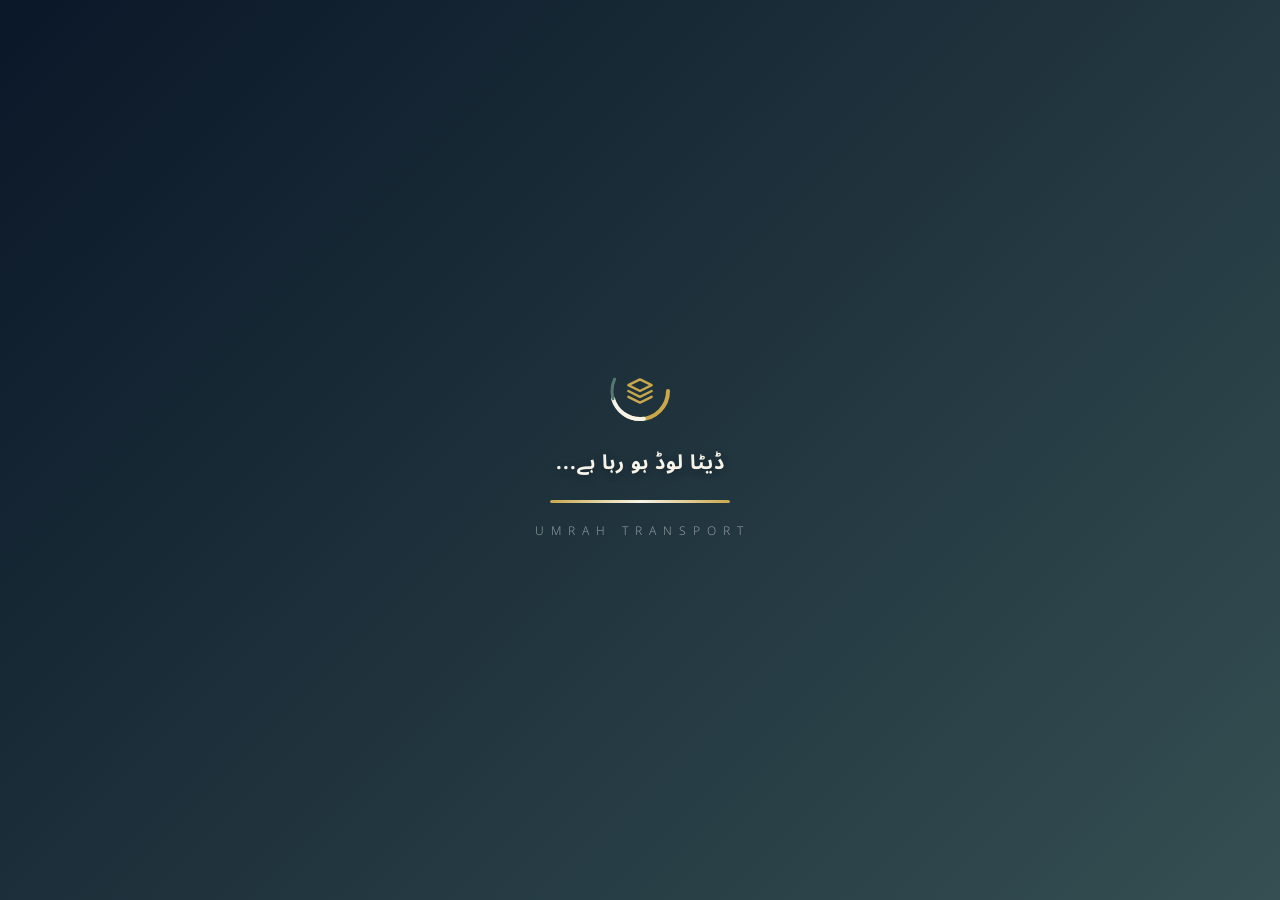
==== index.html @ 5732ccd8 "refactor: modularize records logic into dedicated script file and add restore edit modal option" ====
<!DOCTYPE html>
<html lang="ur" dir="rtl">

<head>
    <meta charset="UTF-8" />
    <meta name="viewport" content="width=device-width, initial-scale=1.0, maximum-scale=1.0, user-scalable=yes" />
    <title>Umrah Transport System</title>
    <link rel="icon" type="image/x-icon" href="icon.png" />
    <link rel="preconnect" href="https://fonts.googleapis.com">
    <link rel="preconnect" href="https://fonts.gstatic.com" crossorigin>
    <link href="https://fonts.googleapis.com/css2?family=Inter:wght@400;500;600;700&family=Noto+Sans+Arabic:wght@400;500;600;700&family=Amiri:wght@400;700&display=swap" rel="stylesheet" />
    <link rel="stylesheet" href="style.css" />
    <link rel="stylesheet" href="css/entry.css" />
    <link rel="stylesheet" href="css/payment.css" />
    <link rel="stylesheet" href="css/ledger.css" />
    <link rel="stylesheet" href="css/records.css" />
    <link rel="stylesheet" href="css/report.css" />
    <link rel="stylesheet" href="css/daily-note.css" />
    <link rel="stylesheet" href="css/settings.css" />
    <link rel="stylesheet" href="css/admin.css" />
    <link rel="stylesheet" href="css/ksa-detail.css" />
    <!-- Lucide Icons Library -->
    <script src="https://unpkg.com/lucide@latest"></script>
    <script src="https://cdnjs.cloudflare.com/ajax/libs/xlsx/0.18.5/xlsx.full.min.js"></script>
    <script src="https://cdn.jsdelivr.net/npm/xlsx-js-style@1.2.0/dist/xlsx.bundle.js"></script>
</head>

<body class="lang-ur">

    <!-- ===== FIREBASE LOADER ===== -->
    <div id="firebase-loader">
        <div class="loader-container">
            <div class="spinner-ring">
                <svg class="spinner-outer" width="70" height="70" viewBox="0 0 70 70">
                    <circle cx="35" cy="35" r="28" fill="none" stroke="var(--gold)" stroke-width="4" stroke-dasharray="60 130" stroke-linecap="round" />
                    <circle cx="35" cy="35" r="28" fill="none" stroke="var(--gold-light)" stroke-width="4" stroke-dasharray="40 150" stroke-linecap="round" stroke-dashoffset="-40" />
                    <circle cx="35" cy="35" r="28" fill="none" stroke="var(--accent)" stroke-width="3" stroke-dasharray="20 170" stroke-linecap="round" stroke-dashoffset="-80" />
                </svg>
                <div class="loader-icon">
                    <svg width="28" height="28" viewBox="0 0 24 24" fill="none" stroke="currentColor" stroke-width="2" stroke-linecap="round" stroke-linejoin="round"><path d="M12 2L2 7l10 5 10-5-10-5zM2 17l10 5 10-5M2 12l10 5 10-5"/></svg>
                </div>
            </div>
            <div class="loader-text">ڈیٹا لوڈ ہو رہا ہے...</div>
            <div class="loader-bar"><div class="loader-bar-fill"></div></div>
            <div class="loader-sub">U M R A H &nbsp; T R A N S P O R T</div>
        </div>
    </div>

    <!-- ===== LOGIN PAGE ===== -->
    <div id="login-container" style="display:none;">
        <div class="login-card">
            <div class="login-logo" style="color:var(--gold);display:flex;align-items:center;justify-content:center;">
                <svg width="40" height="40" viewBox="0 0 24 24" fill="none" stroke="currentColor" stroke-width="1.8" stroke-linecap="round" stroke-linejoin="round"><path d="M12 2L2 7l10 5 10-5-10-5zM2 17l10 5 10-5M2 12l10 5 10-5"/></svg>
            </div>
            <h2 id="login-title">لاگ ان کریں</h2>
            <p id="app-sub-login">Umrah Transport Management System</p>
            <div id="al-login"></div>
            <div class="login-fg">
                <label id="lbl-li-username">صارف نام</label>
                <input type="text" id="li-username" autocomplete="username" onkeydown="if(event.key==='Enter'){event.preventDefault();login();}" />
            </div>
            <div class="login-fg">
                <label id="lbl-li-password">پاس ورڈ</label>
                <div class="login-password-wrap">
                    <input type="password" id="li-password" class="login-password-input" autocomplete="current-password" onkeydown="if(event.key==='Enter'){event.preventDefault();login();}" />
                    <span id="toggle-password" class="password-toggle" onclick="togglePasswordVisibility()" title="Show Password">
                        <svg id="icon-eye" viewBox="0 0 24 24" width="18" height="18" stroke="currentColor" stroke-width="2" fill="none" stroke-linecap="round" stroke-linejoin="round"><path d="M1 12s4-8 11-8 11 8 11 8-4 8-11 8-11-8-11-8z"/><circle cx="12" cy="12" r="3"/></svg>
                    </span>
                </div>
            </div>
            <button class="btn btn-login" id="btn-login-submit" onclick="login()">لاگ ان</button>
        </div>
    </div>

    <!-- ===== MAIN APP ===== -->
    <!-- ===== MAIN APP ===== -->
    <div id="main-app-container" style="display:none;" class="app-layout">

        <!-- MOBILE BACKDROP -->
        <div id="sidebar-backdrop" class="sidebar-backdrop" onclick="toggleSidebar(false)"></div>

        <!-- SIDEBAR -->
        <aside id="app-sidebar" class="app-sidebar">
            <div class="sidebar-header">
                <div class="sidebar-brand" onclick="showPage('home')" style="cursor:pointer;" title="ڈیش بورڈ / ہوم">
                    <div class="header-icon" id="header-logo-wrap" title="ڈیش بورڈ / ہوم">
                        <span id="header-logo-emoji" style="display:flex;align-items:center;justify-content:center;">
                            <svg width="20" height="20" viewBox="0 0 24 24" fill="none" stroke="currentColor" stroke-width="2" stroke-linecap="round" stroke-linejoin="round" style="color:var(--gold);"><path d="M12 2L2 7l10 5 10-5-10-5zM2 17l10 5 10-5M2 12l10 5 10-5"/></svg>
                        </span>
                        <img id="header-logo-img" src="" alt="" style="display:none;" />
                    </div>
                    <input type="file" id="logo-file-input" accept="image/*" style="display:none;" onchange="handleLogoUpload(this)" />
                    <div class="sidebar-brand-text">
                        <h1 id="app-title">عمرہ ٹرانسپورٹ</h1>
                        <p id="app-sub">مینجمنٹ سسٹم</p>
                    </div>
                </div>
                <button class="sidebar-close-btn no-print" onclick="toggleSidebar(false)" aria-label="Close sidebar">✕</button>
            </div>

            <div class="sidebar-scrollable">
                <div class="sidebar-section-title" id="lbl-sidebar-nav">نیویگیشن</div>
                <nav id="main-nav" class="sidebar-nav">
                    <button class="active" id="nav-home" onclick="showPage('home',this)">
                        <svg class="nav-icon" width="18" height="18" viewBox="0 0 24 24" fill="none" stroke="currentColor" stroke-width="2" stroke-linecap="round" stroke-linejoin="round"><rect x="3" y="3" width="7" height="7"></rect><rect x="14" y="3" width="7" height="7"></rect><rect x="14" y="14" width="7" height="7"></rect><rect x="3" y="14" width="7" height="7"></rect></svg>
                        <span class="nav-text">ڈیش بورڈ</span>
                    </button>
                    <button id="nav-entry" onclick="showPage('entry',this)">
                        <svg class="nav-icon" width="18" height="18" viewBox="0 0 24 24" fill="none" stroke="currentColor" stroke-width="2" stroke-linecap="round" stroke-linejoin="round"><path d="M11 4H4a2 2 0 0 0-2 2v14a2 2 0 0 0 2 2h14a2 2 0 0 0 2-2v-7"/><path d="M18.5 2.5a2.121 2.121 0 0 1 3 3L12 15l-4 1 1-4 9.5-9.5z"/></svg>
                        <span class="nav-text">نئی انٹری</span>
                    </button>
                    <button id="nav-payment" onclick="showPage('payment',this)">
                        <svg class="nav-icon" width="18" height="18" viewBox="0 0 24 24" fill="none" stroke="currentColor" stroke-width="2" stroke-linecap="round" stroke-linejoin="round"><rect x="2" y="5" width="20" height="14" rx="2"/><line x1="2" y1="10" x2="22" y2="10"/></svg>
                        <span class="nav-text">ادائیگی</span>
                    </button>
                    <button id="nav-ledger" onclick="showPage('ledger',this)">
                        <svg class="nav-icon" width="18" height="18" viewBox="0 0 24 24" fill="none" stroke="currentColor" stroke-width="2" stroke-linecap="round" stroke-linejoin="round"><path d="M4 19.5A2.5 2.5 0 0 1 6.5 17H20"/><path d="M6.5 2H20v20H6.5A2.5 2.5 0 0 1 4 19.5v-15A2.5 2.5 0 0 1 6.5 2z"/></svg>
                        <span class="nav-text">لیجر</span>
                    </button>
                    <button id="nav-records" onclick="showPage('records',this)">
                        <svg class="nav-icon" width="18" height="18" viewBox="0 0 24 24" fill="none" stroke="currentColor" stroke-width="2" stroke-linecap="round" stroke-linejoin="round"><line x1="8" y1="6" x2="21" y2="6"/><line x1="8" y1="12" x2="21" y2="12"/><line x1="8" y1="18" x2="21" y2="18"/><line x1="3" y1="6" x2="3.01" y2="6"/><line x1="3" y1="12" x2="3.01" y2="12"/><line x1="3" y1="18" x2="3.01" y2="18"/></svg>
                        <span class="nav-text">تمام ریکارڈز</span>
                    </button>
                    <button id="nav-report" onclick="showPage('report',this)">
                        <svg class="nav-icon" width="18" height="18" viewBox="0 0 24 24" fill="none" stroke="currentColor" stroke-width="2" stroke-linecap="round" stroke-linejoin="round"><line x1="18" y1="20" x2="18" y2="10"/><line x1="12" y1="20" x2="12" y2="4"/><line x1="6" y1="20" x2="6" y2="14"/></svg>
                        <span class="nav-text">رپورٹس</span>
                    </button>
                    <button id="nav-dailynote" onclick="showPage('dailynote',this)">
                        <svg class="nav-icon" width="18" height="18" viewBox="0 0 24 24" fill="none" stroke="currentColor" stroke-width="2" stroke-linecap="round" stroke-linejoin="round"><path d="M14 2H6a2 2 0 0 0-2 2v16a2 2 0 0 0 2 2h12a2 2 0 0 0 2-2V8z"/><polyline points="14 2 14 8 20 8"/><line x1="16" y1="13" x2="8" y2="13"/><line x1="16" y1="17" x2="8" y2="17"/></svg>
                        <span class="nav-text">ڈیلی رپورٹ</span>
                    </button>
                    <button id="nav-settings" onclick="showPage('settings',this)">
                        <svg class="nav-icon" width="18" height="18" viewBox="0 0 24 24" fill="none" stroke="currentColor" stroke-width="2" stroke-linecap="round" stroke-linejoin="round"><circle cx="12" cy="12" r="3"/><path d="M19.4 15a1.65 1.65 0 0 0 .33 1.82l.06.06a2 2 0 0 1 0 2.83 2 2 0 0 1-2.83 0l-.06-.06a1.65 1.65 0 0 0-1.82-.33 1.65 1.65 0 0 0-1 1.51V21a2 2 0 0 1-2 2 2 2 0 0 1-2-2v-.09A1.65 1.65 0 0 0 9 19.4a1.65 1.65 0 0 0-1.82.33l-.06.06a2 2 0 0 1-2.83 0 2 2 0 0 1 0-2.83l.06-.06a1.65 1.65 0 0 0 .33-1.82 1.65 1.65 0 0 0-1.51-1H3a2 2 0 0 1-2-2 2 2 0 0 1 2-2h.09A1.65 1.65 0 0 0 4.6 9a1.65 1.65 0 0 0-.33-1.82l-.06-.06a2 2 0 0 1 0-2.83 2 2 0 0 1 2.83 0l.06.06a1.65 1.65 0 0 0 1.82.33H9a1.65 1.65 0 0 0 1-1.51V3a2 2 0 0 1 2-2 2 2 0 0 1 2 2v.09a1.65 1.65 0 0 0 1 1.51 1.65 1.65 0 0 0 1.82-.33l.06-.06a2 2 0 0 1 2.83 0 2 2 0 0 1 0 2.83l-.06.06a1.65 1.65 0 0 0-.33 1.82V9a1.65 1.65 0 0 0 1.51 1H21a2 2 0 0 1 2 2 2 2 0 0 1-2 2h-.09a1.65 1.65 0 0 0-1.51 1z"/></svg>
                        <span class="nav-text">سیٹنگز</span>
                    </button>
                    <button id="nav-admin-panel" onclick="showPage('admin',this)" style="display:none;">
                        <svg class="nav-icon" width="18" height="18" viewBox="0 0 24 24" fill="none" stroke="currentColor" stroke-width="2" stroke-linecap="round" stroke-linejoin="round"><path d="M12 22s8-4 8-10V5l-8-3-8 3v7c0 6 8 10 8 10z"/></svg>
                        <span class="nav-text">ایڈمن پینل</span>
                    </button>
                </nav>
            </div>

            <div class="sidebar-footer">
                <div class="sidebar-user" id="user-status-wrap">
                    <div class="sidebar-user-avatar">
                        <span class="user-status-dot"></span>
                        <span id="sidebar-user-initial">A</span>
                    </div>
                    <div class="sidebar-user-info">
                        <span class="header-user-name" id="lbl-logged-in-user">admin</span>
                        <span class="role-badge" id="role-badge" style="display:none;"></span>
                    </div>
                </div>
            </div>
        </aside>

        <!-- MAIN APP CONTENT AREA -->
        <div class="app-main">
            <!-- TOPBAR UTILITY HEADER -->
            <header class="app-topbar no-print">
                <div class="topbar-start">
                    <button class="topbar-menu-toggle" onclick="toggleSidebar()" aria-label="Toggle Navigation">
                        <svg width="20" height="20" viewBox="0 0 24 24" fill="none" stroke="currentColor" stroke-width="2" stroke-linecap="round" stroke-linejoin="round"><line x1="3" y1="12" x2="21" y2="12"/><line x1="3" y1="6" x2="21" y2="6"/><line x1="3" y1="18" x2="21" y2="18"/></svg>
                    </button>
                    <div class="topbar-breadcrumb">
                        <span class="topbar-breadcrumb-title" id="topbar-current-page">نئی انٹری</span>
                    </div>
                </div>

                <div class="topbar-end">
                    <!-- Global Dark/Light Mode Switcher -->
                    <button class="topbar-theme-btn" id="theme-toggle-btn" onclick="toggleAppTheme()" title="تبدیل تھیم (Light / Dark)">
                        <span id="theme-toggle-icon">🌙</span>
                        <span class="theme-btn-text" id="theme-btn-text">ڈارک</span>
                    </button>
                    <div class="lang-switcher">
                        <button class="lang-btn active" id="lb-ur" onclick="setLang('ur')">اردو</button>
                        <button class="lang-btn" id="lb-en" onclick="setLang('en')">EN</button>
                        <button class="lang-btn" id="lb-ar" onclick="setLang('ar')">ع</button>
                    </div>
                    <button class="btn-logout" id="btn-logout" onclick="logout()" title="لاگ آؤٹ">
                        <svg width="15" height="15" viewBox="0 0 24 24" fill="none" stroke="currentColor" stroke-width="2" stroke-linecap="round" stroke-linejoin="round" style="display:inline-block;vertical-align:-2px;margin-inline-end:4px;"><path d="M9 21H5a2 2 0 0 1-2-2V5a2 2 0 0 1 2-2h4"/><polyline points="16 17 21 12 16 7"/><line x1="21" y1="12" x2="9" y2="12"/></svg>
                        <span class="logout-text">لاگ آؤٹ</span>
                    </button>
                </div>
            </header>

            <main class="wrap">
                <div id="mdi-tabs" class="mdi-tabs no-print"></div>

                <!-- ===== MODULAR PAGES (LOADED DYNAMICALLY FROM /pages) ===== -->
                <div id="page-home" class="page active"></div>
                <div id="page-entry" class="page"></div>
                <div id="page-payment" class="page"></div>
                <div id="page-ledger" class="page"></div>
                <div id="page-records" class="page"></div>

                <div id="page-report" class="page"></div>
                <div id="page-dailynote" class="page"></div>
                <div id="page-settings" class="page"></div>
                <div id="page-admin" class="page" style="padding:0;"></div>
                <div id="page-ksa-detail" class="page"></div>
            </main><!-- /wrap -->
        </div><!-- /app-main -->
    </div><!-- /main-app-container -->

    <!-- ===== MODALS ===== -->
    <div class="mo" id="modal"><div class="md"><h3 id="m-title"></h3><input type="text" id="m-input" placeholder="" /><div class="md-btns"><button class="btn btn-p" id="btn-msave" onclick="confirmModal()">شامل کریں</button><button class="btn btn-o" id="btn-mcancel" onclick="closeModal()">منسوخ</button></div></div></div>
    <div class="mo" id="del-modal"><div class="md del-md"><div class="del-icon"><svg width="28" height="28" viewBox="0 0 24 24" fill="none" stroke="currentColor" stroke-width="2" style="color:var(--red);"><path d="M10.29 3.86L1.82 18a2 2 0 0 0 1.71 3h16.94a2 2 0 0 0 1.71-3L13.71 3.86a2 2 0 0 0-3.42 0z"/><line x1="12" y1="9" x2="12" y2="13"/><line x1="12" y1="17" x2="12.01" y2="17"/></svg></div><h3 id="del-m-title"></h3><p id="del-m-msg"></p><input type="password" id="del-m-input" placeholder="" /><div class="md-btns" style="justify-content:center;margin-top:20px;"><button class="btn btn-d" id="btn-del-confirm" onclick="confirmDeleteModal()">حذف کریں</button><button class="btn btn-o" id="btn-del-cancel" onclick="closeDeleteModal()">منسوخ</button></div></div></div>

    <!-- ===== COPY VOUCHER MODAL ===== -->
    <div class="mo" id="copy-modal" onclick="if(event.target===this)closeCopyModal()">
        <div class="md" style="max-width:520px;width:95%;padding:0;overflow:hidden;border-radius:16px;">
            <!-- Header -->
            <div style="background:linear-gradient(135deg, var(--charcoal-blue) 0%, var(--dark-slate-grey) 100%);padding:18px 22px;display:flex;align-items:center;gap:12px;">
                <div>
                    <h3 style="margin:0;color:#fff;font-size:16px;">واوچر کاپی کریں</h3>
                    <p style="margin:0;color:rgba(255,255,255,0.75);font-size:12px;" id="copy-modal-voucher-label">واوچر: —</p>
                </div>
                <button onclick="closeCopyModal()" style="margin-inline-start:auto;background:rgba(255,255,255,0.15);border:none;color:#fff;width:30px;height:30px;border-radius:50%;cursor:pointer;font-size:16px;display:flex;align-items:center;justify-content:center;transition:0.2s;" onmouseover="this.style.background='rgba(255,255,255,0.3)'" onmouseout="this.style.background='rgba(255,255,255,0.15)'">✕</button>
            </div>
            <!-- Original Record Info -->
            <div style="background:var(--surface-alt);border-bottom:1px solid var(--border);padding:12px 22px;font-size:12px;color:var(--text);" id="copy-modal-info"></div>
            <!-- Form -->
            <div style="padding:18px 22px;display:grid;grid-template-columns:1fr 1fr;gap:12px;">
                <div class="fg" style="grid-column:1/-1;">
                    <label style="font-size:12px;color:var(--muted);margin-bottom:4px;display:block;">نئی تاریخ</label>
                    <input type="date" id="copy-date" style="width:100%;box-sizing:border-box;" />
                </div>
                <div class="fg">
                    <label style="font-size:12px;color:var(--muted);margin-bottom:4px;display:block;">نیا سیکٹر</label>
                    <select id="copy-sector" style="width:100%;box-sizing:border-box;"></select>
                </div>
                <div class="fg">
                    <label style="font-size:12px;color:var(--muted);margin-bottom:4px;display:block;">ٹرانسپورٹ</label>
                    <select id="copy-transport" style="width:100%;box-sizing:border-box;"></select>
                </div>
                <div class="fg">
                    <label style="font-size:12px;color:var(--muted);margin-bottom:4px;display:block;">فی کس کرایہ</label>
                    <input type="number" id="copy-fare" style="width:100%;box-sizing:border-box;" min="0" />
                </div>
                <div class="fg">
                    <label style="font-size:12px;color:var(--muted);margin-bottom:4px;display:block;">حجاج کی تعداد</label>
                    <input type="number" id="copy-count" style="width:100%;box-sizing:border-box;" min="0" />
                </div>
            </div>
            <div id="al-copy" style="padding:0 22px;"></div>
            <!-- Footer Buttons -->
            <div style="padding:14px 22px;display:flex;gap:10px;justify-content:flex-end;border-top:1px solid var(--border);background:var(--bg-page);">
                <button class="btn btn-o" onclick="closeCopyModal()" id="btn-copy-cancel">منسوخ</button>
                <button class="btn btn-p" onclick="confirmCopyVoucher()" id="btn-copy-confirm">کاپی کریں</button>
            </div>
        </div>
    </div>

    <!-- ===== EDIT RECORD MODAL ===== -->
    <div class="mo" id="edit-record-modal" onclick="if(event.target===this)closeEditRecordModal()">
        <div class="md edit-record-md" style="max-width:760px;width:95%;padding:0;overflow:hidden;border-radius:16px;max-height:90vh;display:flex;flex-direction:column;border-top:none;box-shadow:0 20px 60px rgba(0,0,0,0.35);">
            <!-- Modal Header -->
            <div class="edit-modal-hdr" style="background:linear-gradient(135deg, var(--charcoal-blue, #2f3e46) 0%, var(--dark-slate-grey, #354f52) 100%);padding:16px 22px;display:flex;align-items:center;justify-content:space-between;color:#fff;border-bottom:1px solid rgba(255,255,255,0.1);">
                <div style="display:flex;align-items:center;gap:12px;">
                    <div style="width:36px;height:36px;border-radius:10px;background:rgba(255,255,255,0.12);display:flex;align-items:center;justify-content:center;">
                        <svg width="20" height="20" viewBox="0 0 24 24" fill="none" stroke="currentColor" stroke-width="2" stroke-linecap="round" stroke-linejoin="round">
                            <path d="M11 4H4a2 2 0 0 0-2 2v14a2 2 0 0 0 2 2h14a2 2 0 0 0 2-2v-7"/>
                            <path d="M18.5 2.5a2.121 2.121 0 0 1 3 3L12 15l-4 1 1-4 9.5-9.5z"/>
                        </svg>
                    </div>
                    <div>
                        <h3 style="margin:0;color:#fff;font-size:16px;font-weight:700;" id="edit-rec-m-title">ریکارڈ میں تبدیلی کریں (Edit Record)</h3>
                        <div style="display:flex;align-items:center;gap:8px;margin-top:3px;">
                            <span class="voucher-tag" id="edit-rec-modal-voucher-badge" style="background:rgba(255,255,255,0.2);color:#fff;font-size:11.5px;padding:2px 8px;border-radius:6px;font-weight:600;">واوچر: —</span>
                            <span id="edit-rec-modal-party-badge" style="color:rgba(255,255,255,0.8);font-size:11.5px;"></span>
                        </div>
                    </div>
                </div>
                <button type="button" onclick="closeEditRecordModal()" aria-label="Close" style="background:rgba(255,255,255,0.15);border:none;color:#fff;width:32px;height:32px;border-radius:50%;cursor:pointer;font-size:16px;display:flex;align-items:center;justify-content:center;transition:0.2s;" onmouseover="this.style.background='rgba(255,255,255,0.3)'" onmouseout="this.style.background='rgba(255,255,255,0.15)'">✕</button>
            </div>

            <!-- Modal Scrollable Body -->
            <div class="edit-modal-body" style="padding:20px 22px;overflow-y:auto;flex:1;background:var(--white);">
                <div id="al-edit-record" style="margin-bottom:14px;"></div>
                <input type="hidden" id="edit-rec-id" />

                <!-- Group 1: Booking Essentials -->
                <div style="margin-bottom:18px;">
                    <div style="font-size:13px;font-weight:700;color:var(--primary);margin-bottom:12px;display:flex;align-items:center;gap:6px;">
                        <span>📋</span> <span>بنیادی بکنگ معلومات</span>
                    </div>
                    <div class="grid edit-modal-grid-3" style="display:grid;grid-template-columns:repeat(auto-fit, minmax(190px, 1fr));gap:12px;margin-bottom:12px;">
                        <div class="fg">
                            <label style="font-size:12px;color:var(--muted);margin-bottom:4px;display:block;">تاریخ</label>
                            <input type="date" id="edit-rec-date" style="width:100%;box-sizing:border-box;" />
                        </div>
                        <div class="fg">
                            <label style="font-size:12px;color:var(--muted);margin-bottom:4px;display:block;">واوچر نمبر</label>
                            <input type="text" id="edit-rec-voucher" style="width:100%;box-sizing:border-box;font-weight:700;color:var(--primary);" />
                        </div>
                        <div class="fg">
                            <label style="font-size:12px;color:var(--muted);margin-bottom:4px;display:block;">ٹرانسپورٹر</label>
                            <select id="edit-rec-party" style="width:100%;box-sizing:border-box;"></select>
                        </div>
                    </div>

                    <div class="grid edit-modal-grid-3" style="display:grid;grid-template-columns:repeat(auto-fit, minmax(190px, 1fr));gap:12px;margin-bottom:12px;">
                        <div class="fg">
                            <label style="font-size:12px;color:var(--muted);margin-bottom:4px;display:block;">حاجی پارٹی</label>
                            <input type="text" id="edit-rec-new-party" list="edit-rec-haji-party-list" placeholder="ہاجی پارٹی درج یا منتخب کریں" style="width:100%;box-sizing:border-box;" />
                            <datalist id="edit-rec-haji-party-list"></datalist>
                        </div>
                        <div class="fg">
                            <label style="font-size:12px;color:var(--muted);margin-bottom:4px;display:block;">سیکٹر</label>
                            <select id="edit-rec-sector" onchange="calcEditRecordTotal()" style="width:100%;box-sizing:border-box;"></select>
                        </div>
                        <div class="fg">
                            <label style="font-size:12px;color:var(--muted);margin-bottom:4px;display:block;">ٹرانسپورٹ</label>
                            <select id="edit-rec-transport" onchange="calcEditRecordTotal()" style="width:100%;box-sizing:border-box;"></select>
                        </div>
                    </div>

                    <div class="grid edit-modal-grid-3" style="display:grid;grid-template-columns:repeat(auto-fit, minmax(190px, 1fr));gap:12px;">
                        <div class="fg">
                            <label style="font-size:12px;color:var(--muted);margin-bottom:4px;display:block;">حاجیوں کی تعداد</label>
                            <input type="number" id="edit-rec-count" min="1" oninput="calcEditRecordTotal()" style="width:100%;box-sizing:border-box;" />
                        </div>
                        <div class="fg">
                            <label id="lbl-edit-rec-fare" style="font-size:12px;color:var(--muted);margin-bottom:4px;display:block;">کرایہ (SAR)</label>
                            <input type="number" id="edit-rec-fare" min="0" oninput="calcEditRecordTotal()" style="width:100%;box-sizing:border-box;" />
                        </div>
                        <div class="fg">
                            <label style="font-size:12px;color:var(--muted);margin-bottom:4px;display:block;font-weight:700;">کل رقم (SAR)</label>
                            <input type="number" id="edit-rec-total" readonly style="width:100%;box-sizing:border-box;font-weight:700;background:var(--cream-dark);color:var(--text);" />
                        </div>
                    </div>
                </div>

                <!-- Group 2: Flight & Passenger Details (Collapsible/Toggle) -->
                <div style="background:var(--surface-alt, rgba(0,0,0,0.02));border:1px solid var(--border);border-radius:10px;padding:14px;margin-bottom:18px;">
                    <label style="display:flex;align-items:center;justify-content:space-between;font-size:13px;font-weight:700;color:var(--primary);cursor:pointer;margin-bottom:0;">
                        <div style="display:flex;align-items:center;gap:8px;">
                            <input type="checkbox" id="edit-rec-show-flight" onchange="toggleEditFlightDetails()" />
                            <span>✈️ فلائیٹ اور ائیرپورٹ تفصیلات</span>
                        </div>
                        <span style="font-size:11px;padding:2px 8px;border-radius:4px;background:var(--cream-dark);color:var(--muted);font-weight:500;">اختیاری</span>
                    </label>

                    <div id="edit-rec-flight-section" style="display:none;margin-top:14px;">
                        <div class="grid" style="display:grid;grid-template-columns:repeat(auto-fit, minmax(150px, 1fr));gap:12px;">
                            <div class="fg">
                                <label style="font-size:12px;color:var(--muted);margin-bottom:4px;display:block;">نام (Name)</label>
                                <input type="text" id="edit-rec-name" style="width:100%;box-sizing:border-box;" />
                            </div>
                            <div class="fg">
                                <label style="font-size:12px;color:var(--muted);margin-bottom:4px;display:block;">وقت آمد (Arrival Time)</label>
                                <input type="time" id="edit-rec-flight-time" style="width:100%;box-sizing:border-box;" />
                            </div>
                            <div class="fg">
                                <label style="font-size:12px;color:var(--muted);margin-bottom:4px;display:block;">فلائیٹ نمبر (Flight No)</label>
                                <input type="text" id="edit-rec-flight-no" style="width:100%;box-sizing:border-box;" />
                            </div>
                            <div class="fg">
                                <label style="font-size:12px;color:var(--muted);margin-bottom:4px;display:block;">ائیرپورٹ (Airport)</label>
                                <input type="text" id="edit-rec-airport" list="edit-rec-airport-list" style="width:100%;box-sizing:border-box;" />
                                <datalist id="edit-rec-airport-list">
                                    <option value="Jeddah Airport (KAIA)"></option>
                                    <option value="Madinah Airport (AMAA)"></option>
                                </datalist>
                            </div>
                        </div>

                        <div class="grid" style="display:grid;grid-template-columns:repeat(auto-fit, minmax(150px, 1fr));gap:12px;margin-top:10px;">
                            <div class="fg">
                                <label style="font-size:12px;color:var(--muted);margin-bottom:4px;display:block;">نوعیت (Nature)</label>
                                <select id="edit-rec-nature" style="width:100%;box-sizing:border-box;"></select>
                            </div>
                            <div class="fg">
                                <label style="font-size:12px;color:var(--muted);margin-bottom:4px;display:block;">شرکہ (Shirka)</label>
                                <input type="text" id="edit-rec-shirka" list="edit-rec-shirka-list" style="width:100%;box-sizing:border-box;" />
                                <datalist id="edit-rec-shirka-list"></datalist>
                            </div>
                            <div class="fg">
                                <label style="font-size:12px;color:var(--muted);margin-bottom:4px;display:block;">گروپ نمبر (Group No)</label>
                                <input type="text" id="edit-rec-group" style="width:100%;box-sizing:border-box;" />
                            </div>
                            <div class="fg">
                                <label style="font-size:12px;color:var(--muted);margin-bottom:4px;display:block;">موبائل (Mobile)</label>
                                <input type="text" id="edit-rec-mobile" style="width:100%;box-sizing:border-box;direction:ltr;text-align:right;" />
                            </div>
                        </div>
                    </div>
                </div>

                <!-- Group 3: Notes -->
                <div class="fg">
                    <label style="font-size:12px;color:var(--muted);margin-bottom:4px;display:block;">نوٹس (Notes)</label>
                    <textarea id="edit-rec-notes" rows="2" placeholder="اضافی ہدایات یا نوٹس..." style="width:100%;box-sizing:border-box;resize:vertical;"></textarea>
                </div>
            </div>

            <!-- Modal Footer -->
            <div class="edit-modal-footer" style="padding:14px 22px;display:flex;align-items:center;justify-content:flex-end;gap:10px;border-top:1px solid var(--border);background:var(--bg-page);">
                <button type="button" class="btn btn-o" onclick="closeEditRecordModal()" id="btn-cancel-edit-rec">منسوخ</button>
                <button type="button" class="btn btn-o" id="btn-save-restore-edit-rec" onclick="saveAndRestoreRecordEditModal()" style="display:none;align-items:center;gap:6px;border-color:var(--primary);color:var(--primary);">
                    <svg width="15" height="15" viewBox="0 0 24 24" fill="none" stroke="currentColor" stroke-width="2" stroke-linecap="round" stroke-linejoin="round">
                        <polyline points="1 4 1 10 7 10"/>
                        <path d="M3.51 15a9 9 0 1 0 2.13-9.36L1 10"/>
                    </svg>
                    <span>محفوظ اور بحال کریں</span>
                </button>
                <button type="button" class="btn btn-p" onclick="saveRecordEditModal()" id="btn-save-edit-rec" style="display:inline-flex;align-items:center;gap:6px;">
                    <svg width="15" height="15" viewBox="0 0 24 24" fill="none" stroke="currentColor" stroke-width="2" stroke-linecap="round" stroke-linejoin="round">
                        <path d="M19 21H5a2 2 0 0 1-2-2V5a2 2 0 0 1 2-2h11l5 5v11a2 2 0 0 1-2 2z"/>
                        <polyline points="17 21 17 13 7 13 7 21"/>
                        <polyline points="7 3 7 8 15 8"/>
                    </svg>
                    <span>تبدیلی محفوظ کریں</span>
                </button>
            </div>
        </div>
    </div>


    
    <!-- ===== IMPORT RECORDS MODAL ===== -->
    <div class="mo" id="import-records-modal" onclick="if(event.target===this)closeImportRecordsModal()">
        <div class="md import-records-md" style="max-width:840px;width:95%;padding:0;overflow:hidden;border-radius:16px;max-height:90vh;display:flex;flex-direction:column;border-top:none;box-shadow:0 20px 60px rgba(0,0,0,0.35);">
            <!-- Modal Header -->
            <div class="import-modal-hdr" style="background:linear-gradient(135deg, var(--charcoal-blue, #2f3e46) 0%, var(--dark-slate-grey, #354f52) 100%);padding:16px 22px;display:flex;align-items:center;justify-content:space-between;color:#fff;border-bottom:1px solid rgba(255,255,255,0.1);">
                <div style="display:flex;align-items:center;gap:12px;">
                    <div style="width:36px;height:36px;border-radius:10px;background:rgba(255,255,255,0.12);display:flex;align-items:center;justify-content:center;">
                        <svg width="20" height="20" viewBox="0 0 24 24" fill="none" stroke="currentColor" stroke-width="2" stroke-linecap="round" stroke-linejoin="round">
                            <path d="M21 15v4a2 2 0 0 1-2 2H5a2 2 0 0 1-2-2v-4"/>
                            <polyline points="17 8 12 3 7 8"/>
                            <line x1="12" y1="3" x2="12" y2="15"/>
                        </svg>
                    </div>
                    <div>
                        <h3 style="margin:0;color:#fff;font-size:16px;font-weight:700;">ایکسل سے ریکارڈز امپورٹ کریں</h3>
                        <p style="margin:0;color:rgba(255,255,255,0.8);font-size:12px;">Excel فائل (.xlsx / .xls / .csv) منتخب کر کے ٹرانسپورٹ ریکارڈز سسٹم میں شامل کریں</p>
                    </div>
                </div>
                <button type="button" onclick="closeImportRecordsModal()" aria-label="Close" style="background:rgba(255,255,255,0.15);border:none;color:#fff;width:32px;height:32px;border-radius:50%;cursor:pointer;font-size:16px;display:flex;align-items:center;justify-content:center;transition:0.2s;" onmouseover="this.style.background='rgba(255,255,255,0.3)'" onmouseout="this.style.background='rgba(255,255,255,0.15)'">✕</button>
            </div>

            <!-- Modal Scrollable Body -->
            <div class="import-modal-body" style="padding:20px 22px;overflow-y:auto;flex:1;background:var(--white);">
                <!-- Step 1: Template Callout -->
                <div class="import-template-box" style="display:flex;align-items:center;justify-content:space-between;gap:14px;padding:12px 16px;background:var(--surface-alt);border:1px solid var(--border);border-radius:10px;margin-bottom:16px;flex-wrap:wrap;">
                    <div style="display:flex;align-items:center;gap:10px;">
                        <svg width="22" height="22" viewBox="0 0 24 24" fill="none" stroke="var(--gold)" stroke-width="2" stroke-linecap="round" stroke-linejoin="round">
                            <circle cx="12" cy="12" r="10"/>
                            <line x1="12" y1="16" x2="12" y2="12"/>
                            <line x1="12" y1="8" x2="12.01" y2="8"/>
                        </svg>
                        <div>
                            <strong style="font-size:13px;display:block;">کیا آپ کو ایکسل ٹیمپلیٹ کی ضرورت ہے؟</strong>
                            <span style="font-size:11.5px;color:var(--text-soft);">درست کالمز اور نمونہ ڈیٹا والی فائل ڈاؤنلوڈ کر کے ڈیٹا بھریں</span>
                        </div>
                    </div>
                    <button type="button" class="btn btn-sm btn-o" onclick="downloadRecordsTemplate()" style="display:inline-flex;align-items:center;gap:6px;">
                        <svg width="14" height="14" viewBox="0 0 24 24" fill="none" stroke="currentColor" stroke-width="2" stroke-linecap="round" stroke-linejoin="round">
                            <path d="M21 15v4a2 2 0 0 1-2 2H5a2 2 0 0 1-2-2v-4"/>
                            <polyline points="7 10 12 15 17 10"/>
                            <line x1="12" y1="15" x2="12" y2="3"/>
                        </svg>
                        <span>نمونہ ٹیمپلیٹ ڈاؤنلوڈ کریں</span>
                    </button>
                </div>

                <!-- Step 2: Drop Zone -->
                <div class="import-drop-zone" id="import-drop-zone" onclick="document.getElementById('import-file-input').click()" ondragover="handleImportDragOver(event)" ondragleave="handleImportDragLeave(event)" ondrop="handleImportDrop(event)" style="border:2px dashed var(--border);border-radius:12px;padding:26px 20px;text-align:center;cursor:pointer;background:var(--surface-alt);transition:all 0.2s;display:flex;flex-direction:column;align-items:center;justify-content:center;gap:10px;">
                    <input type="file" id="import-file-input" accept=".xlsx, .xls, .csv" style="display:none;" onchange="handleImportFileSelect(this)" />
                    <div style="width:48px;height:48px;border-radius:50%;background:rgba(20,125,100,0.1);display:flex;align-items:center;justify-content:center;color:var(--accent);">
                        <svg width="24" height="24" viewBox="0 0 24 24" fill="none" stroke="currentColor" stroke-width="2" stroke-linecap="round" stroke-linejoin="round">
                            <path d="M14 2H6a2 2 0 0 0-2 2v16a2 2 0 0 0 2 2h12a2 2 0 0 0 2-2V8z"/>
                            <polyline points="14 2 14 8 20 8"/>
                            <line x1="12" y1="18" x2="12" y2="12"/>
                            <line x1="9" y1="15" x2="12" y2="12"/>
                            <line x1="15" y1="15" x2="12" y2="12"/>
                        </svg>
                    </div>
                    <div>
                        <strong style="font-size:14px;color:var(--text);display:block;" id="import-zone-title">Excel یا CSV فائل یہاں ڈراپ کریں یا کلک کر کے منتخب کریں</strong>
                        <span style="font-size:12px;color:var(--text-soft);" id="import-zone-sub">فارمیٹس: .xlsx, .xls, .csv</span>
                    </div>
                </div>

                <!-- Step 3: Preview Area (hidden until file parsed) -->
                <div id="import-preview-area" style="display:none;margin-top:18px;">
                    <div class="rec-stats-strip" style="margin-bottom:12px;">
                        <div class="rec-stat-item"><span class="lbl">کل قطاریں:</span> <span class="val" id="imp-stat-total">0</span></div>
                        <div class="rec-stat-item"><span class="lbl">درست ریکارڈز:</span> <span class="val text-accent" id="imp-stat-valid">0</span></div>
                        <div class="rec-stat-item"><span class="lbl">کل حجاج:</span> <span class="val" id="imp-stat-hujjaj">0</span></div>
                        <div class="rec-stat-item"><span class="lbl">کل رقم:</span> <span class="val text-accent" id="imp-stat-amount">0 SAR</span></div>
                    </div>

                    <!-- Import Mode Selection -->
                    <div style="background:var(--surface-alt);border:1px solid var(--border);border-radius:10px;padding:12px 16px;margin-bottom:14px;">
                        <div style="font-size:12.5px;font-weight:700;margin-bottom:8px;color:var(--text);">امپورٹ کا طریقہ منتخب کریں:</div>
                        <div style="display:flex;gap:20px;flex-wrap:wrap;">
                            <label style="display:inline-flex;align-items:center;gap:8px;cursor:pointer;font-size:13px;">
                                <input type="radio" name="import-mode" value="append" checked />
                                <span>موجودہ ریکارڈز میں شامل کریں (Append)</span>
                            </label>
                            <label style="display:inline-flex;align-items:center;gap:8px;cursor:pointer;font-size:13px;color:var(--red);">
                                <input type="radio" name="import-mode" value="replace" />
                                <span>پرانے تمام ریکارڈز ختم کر کے نئے شامل کریں (Replace)</span>
                            </label>
                        </div>
                    </div>

                    <!-- Table Preview -->
                    <div style="font-size:12.5px;font-weight:700;margin-bottom:6px;display:flex;justify-content:space-between;align-items:center;">
                        <span>پری ویو (پہلے چند ریکارڈز):</span>
                        <span id="imp-preview-count" style="font-size:11.5px;color:var(--text-soft);"></span>
                    </div>
                    <div class="tbl-wrap" style="max-height:220px;overflow-y:auto;border:1px solid var(--border);border-radius:8px;">
                        <table style="width:100%;border-collapse:collapse;font-size:12px;">
                            <thead>
                                <tr>
                                    <th style="padding:6px 8px;background:var(--surface-alt);border:1px solid var(--border);text-align:center;">#</th>
                                    <th style="padding:6px 8px;background:var(--surface-alt);border:1px solid var(--border);text-align:center;">واوچر</th>
                                    <th style="padding:6px 8px;background:var(--surface-alt);border:1px solid var(--border);text-align:center;">تاریخ</th>
                                    <th style="padding:6px 8px;background:var(--surface-alt);border:1px solid var(--border);">ٹرانسپورٹر</th>
                                    <th style="padding:6px 8px;background:var(--surface-alt);border:1px solid var(--border);">پارٹی/کلائنٹ</th>
                                    <th style="padding:6px 8px;background:var(--surface-alt);border:1px solid var(--border);text-align:center;">سیکٹر</th>
                                    <th style="padding:6px 8px;background:var(--surface-alt);border:1px solid var(--border);text-align:center;">گاڑی</th>
                                    <th style="padding:6px 8px;background:var(--surface-alt);border:1px solid var(--border);text-align:center;">حجاج</th>
                                    <th style="padding:6px 8px;background:var(--surface-alt);border:1px solid var(--border);text-align:right;">کرایہ</th>
                                    <th style="padding:6px 8px;background:var(--surface-alt);border:1px solid var(--border);text-align:right;">ٹوٹل (SAR)</th>
                                </tr>
                            </thead>
                            <tbody id="import-preview-tbody"></tbody>
                        </table>
                    </div>
                </div>

                <div id="al-import-records" style="margin-top:14px;"></div>
            </div>

            <!-- Modal Footer -->
            <div class="import-modal-footer" style="padding:14px 22px;display:flex;align-items:center;justify-content:flex-end;gap:10px;border-top:1px solid var(--border);background:var(--bg-page);">
                <button type="button" class="btn btn-o" onclick="closeImportRecordsModal()">منسوخ</button>
                <button type="button" class="btn btn-p" id="btn-confirm-import-records" onclick="confirmImportRecords()" disabled style="display:inline-flex;align-items:center;gap:6px;">
                    <svg width="15" height="15" viewBox="0 0 24 24" fill="none" stroke="currentColor" stroke-width="2" stroke-linecap="round" stroke-linejoin="round">
                        <path d="M21 15v4a2 2 0 0 1-2 2H5a2 2 0 0 1-2-2v-4"/>
                        <polyline points="17 8 12 3 7 8"/>
                        <line x1="12" y1="3" x2="12" y2="15"/>
                    </svg>
                    <span>امپورٹ محفوظ کریں</span>
                </button>
            </div>
        </div>
    </div>


    <!-- ===== FIREBASE SDK ===== -->
    <script src="https://www.gstatic.com/firebasejs/8.10.1/firebase-app.js">
    </script>
    <script src="https://www.gstatic.com/firebasejs/8.10.1/firebase-auth.js">
    </script>
    <script src="https://www.gstatic.com/firebasejs/8.10.1/firebase-database.js">
    </script>

    <!-- ===== SCRIPTS ===== -->
    <script src="scripts/config/translations.js">
    </script>
    <script src="scripts/config/firebase-config.js">
    </script>
    <script src="scripts/core/state.js">
    </script>
    <script src="scripts/core/helpers.js">
    </script>
    <script src="scripts/core/loader.js">
    </script>
    <script src="scripts/core/db-helpers.js">
    </script>
    <script src="scripts/auth/password-modal.js">
    </script>
    <script src="scripts/auth/auth.js">
    </script>
    <script src="scripts/pages/dashboard.js">
    </script>
    <script src="scripts/pages/entry.js">
    </script>
    <script src="scripts/pages/payment.js">
    </script>
    <script src="scripts/pages/ledger.js">
    </script>
    <script src="scripts/pages/records.js">
    </script>
    <script src="scripts/pages/report.js">
    </script>
    <script src="scripts/pages/daily-note.js">
    </script>
    <script src="scripts/pages/settings.js">
    </script>
    <script src="scripts/ui/navigation.js">
    </script>
    <script src="scripts/ui/language.js">
    </script>
    <script src="scripts/ui/dropdowns.js">
    </script>
    <script src="scripts/ui/modal.js">
    </script>
    <script src="scripts/ui/logo-settings.js">
    </script>
    <script src="scripts/ui/print-export.js">
    </script>
    <script src="scripts/core/permissions.js">
    </script>
    <script src="scripts/pages/admin-panel.js">
    </script>
    <script src="scripts/pages/ksa-detail.js">
    </script>
    <script src="scripts/app.js">
    </script>


</body>

</html>
---- style.css ----
@import url('https://fonts.googleapis.com/css2?family=Inter:wght@400;500;600;700&family=Noto+Sans+Arabic:wght@400;500;600;700&family=Amiri:wght@400;700&display=swap');
@import url('https://fonts.googleapis.com/css2?family=Scheherazade+New:wght@400;600;700&display=swap');

/* ─── CSS VARIABLES / DESIGN TOKENS ─── */
:root {
  /* Brand Colors (from prompt.md) */
  --primary: #142B4A;          /* Deep navy for primary navigation & headings */
  --primary-dark: #0A1728;
  --primary-light: #1D3A63;
  --accent: #147D64;           /* Teal/emerald for primary actions & positive states */
  --accent-hover: #0F6853;
  --accent-light: #EBF7F4;
  --gold: #C9A84C;             /* Muted gold for restrained luxury accents */
  --gold-light: #F7F3E8;
  --gold-dark: #A68632;

  /* Surfaces & Backgrounds */
  --bg-page: #F5F7FA;          /* Soft off-white / light gray page background */
  --cream: #F5F7FA;            /* Backward compatibility */
  --cream-dark: #EAEFF5;
  --white: #FFFFFF;
  --surface: #FFFFFF;

  /* Neutral & Text */
  --text: #1E293B;             /* Slate 800 - crisp, modern high-contrast readability */
  --muted: #64748B;            /* Slate 500 */
  --border: #E2E8F0;           /* Subtle slate border */
  --border-focus: #147D64;

  /* Semantic Alerts */
  --red: #DC2626;              /* Danger / Delete */
  --success: #147D64;
  --warning: #D97706;
  --info: #0284C7;

  /* Modern Subtle Elevation */
  --shadow-sm: 0 1px 3px rgba(20, 43, 74, 0.05);
  --shadow: 0 4px 16px rgba(20, 43, 74, 0.06);
  --shadow-lg: 0 12px 32px rgba(20, 43, 74, 0.10);
  --glow-gold: 0 0 14px rgba(201, 168, 76, 0.35);

  /* Layout Spacing */
  --sidebar-width: 256px;
  --topbar-height: 56px;
  --header-height: 56px;
  --nav-height: 0px;
  --radius-xl: 14px;
  --radius-lg: 10px;
  --radius-md: 8px;
  --radius-sm: 6px;
}

/* ─── GLOBAL DARK THEME TOKENS ─── */
[data-theme="dark"] {
  --primary: #cad2c5;
  --primary-dark: #1c262b;
  --primary-light: #354f52;
  --accent: #84a98c;
  --accent-hover: #cad2c5;
  --accent-light: rgba(132, 169, 140, 0.15);

  /* Surfaces & Backgrounds (Nordic Slate-Teal Theme) */
  --bg-page: #1c262b;
  --cream: #1c262b;
  --cream-dark: #243239;
  --white: #2f3e46;
  --surface: #2f3e46;

  /* Neutral & Text */
  --text: #f0f4f1;
  --muted: #84a98c;
  --border: #425861;
  --border-focus: #84a98c;

  --shadow-sm: 0 1px 3px rgba(0, 0, 0, 0.4);
  --shadow: 0 4px 16px rgba(0, 0, 0, 0.45);
  --shadow-lg: 0 12px 32px rgba(0, 0, 0, 0.55);
}

/* ─── RESET ─── */
* {
  margin: 0;
  padding: 0;
  box-sizing: border-box;
}

html {
  overflow-x: clip;
}

body {
  background: var(--bg-page);
  color: var(--text);
  min-height: 100vh;
  overflow-x: clip;
  font-family: 'Inter', -apple-system, BlinkMacSystemFont, "Segoe UI", Roboto, sans-serif;
  -webkit-font-smoothing: antialiased;
  -moz-osx-font-smoothing: grayscale;
}

body.lang-ur {
  font-family: 'Noto Sans Arabic', 'Segoe UI', Tahoma, -apple-system, sans-serif;
  direction: rtl;
}

body.lang-ar {
  font-family: 'Noto Sans Arabic', 'Amiri', 'Segoe UI', serif;
  direction: rtl;
}

body.lang-en {
  font-family: 'Inter', -apple-system, BlinkMacSystemFont, "Segoe UI", sans-serif;
  direction: ltr;
}

/* ─── FIREBASE LOADER ─── */
#firebase-loader {
  position: fixed;
  inset: 0;
  background: linear-gradient(135deg, var(--primary-dark), var(--primary));
  z-index: 9999;
  display: flex;
  align-items: center;
  justify-content: center;
}

.loader-container {
  display: flex;
  flex-direction: column;
  align-items: center;
  gap: 16px;
}

.spinner-ring {
  position: relative;
  width: 70px;
  height: 70px;
  display: flex;
  align-items: center;
  justify-content: center;
}

/* صرف باہر والا دائرہ گھومے گا (Only the outer ring spins) */
.spinner-ring > svg.spinner-outer,
.spinner-outer {
  position: absolute;
  top: 0;
  left: 0;
  width: 70px;
  height: 70px;
  animation: spin 1.2s cubic-bezier(0.5, 0, 0.5, 1) infinite;
  transform-origin: center center;
}

/* درمیان والا 3 لیئر کا لوگو ساکت رہے گا اور ہرگز نہیں گھومے گا (Center 3-layer logo stays completely stationary) */
.loader-icon {
  position: absolute;
  top: 50%;
  left: 50%;
  transform: translate(-50%, -50%) !important;
  color: var(--gold);
  display: flex;
  align-items: center;
  justify-content: center;
  z-index: 2;
  pointer-events: none;
  animation: none !important;
  will-change: auto;
}

.loader-icon svg {
  animation: none !important;
  transform: none !important;
  display: block;
  will-change: auto;
}


.loader-text {
  font-size: 20px;
  font-weight: 700;
  color: var(--gold-light);
  letter-spacing: 1px;
  text-shadow: 0 2px 8px rgba(0, 0, 0, 0.3);
}

.loader-bar {
  width: 180px;
  height: 3px;
  background: rgba(255, 255, 255, 0.15);
  border-radius: 3px;
  overflow: hidden;
}

.loader-bar-fill {
  width: 100%;
  height: 100%;
  background: linear-gradient(90deg, var(--gold), var(--gold-light), var(--gold));
  border-radius: 3px;
  animation: loadingBar 1.8s ease-in-out infinite;
  transform-origin: left;
}

.loader-sub {
  font-size: 12px;
  color: rgba(255, 255, 255, 0.5);
  letter-spacing: 2px;
  font-weight: 300;
}

@keyframes spin {
  100% { transform: rotate(360deg); }
}
@keyframes pulse {
  0%, 100% { transform: translate(-50%, -50%) scale(1); opacity: 0.7; }
  50% { transform: translate(-50%, -50%) scale(1.12); opacity: 1; }
}
@keyframes loadingBar {
  0% { transform: scaleX(0); opacity: 0.6; }
  50% { transform: scaleX(1); opacity: 1; }
  100% { transform: scaleX(0); opacity: 0.6; }
}

/* ─── APP LAYOUT & SIDEBAR ARCHITECTURE ─── */
.app-layout {
  display: flex;
  min-height: 100vh;
  width: 100%;
  position: relative;
}

/* Mobile backdrop */
.sidebar-backdrop {
  display: none;
  position: fixed;
  inset: 0;
  background: rgba(15, 23, 42, 0.65);
  backdrop-filter: blur(3px);
  -webkit-backdrop-filter: blur(3px);
  z-index: 1040;
  opacity: 0;
  transition: opacity 0.25s ease;
}

/* Executive Sidebar */
.app-sidebar {
  position: fixed;
  top: 0;
  inset-inline-start: 0;
  width: var(--sidebar-width);
  height: 100vh;
  background: #0F172A; /* Deep executive slate-navy */
  border-inline-end: 1px solid rgba(255, 255, 255, 0.08);
  z-index: 1050;
  display: flex;
  flex-direction: column;
  transition: transform 0.28s cubic-bezier(0.16, 1, 0.3, 1), box-shadow 0.28s ease, visibility 0.28s ease;
  box-shadow: 2px 0 16px rgba(0, 0, 0, 0.18);
  user-select: none;
}

/* Explicit physical anchors for RTL & LTR */
[dir="rtl"] .app-sidebar,
body.lang-ur .app-sidebar,
body.lang-ar .app-sidebar {
  right: 0;
  left: auto;
}

[dir="ltr"] .app-sidebar,
body.lang-en .app-sidebar {
  left: 0;
  right: auto;
}

/* Sidebar Brand Header */
.sidebar-header {
  height: 64px;
  padding: 0 16px;
  display: flex;
  align-items: center;
  justify-content: space-between;
  border-bottom: 1px solid rgba(255, 255, 255, 0.08);
  flex-shrink: 0;
  background: rgba(0, 0, 0, 0.12);
}

.sidebar-brand {
  display: flex;
  align-items: center;
  gap: 12px;
  min-width: 0;
}

.header-icon {
  width: 36px;
  height: 36px;
  background: rgba(201, 168, 76, 0.15);
  border-radius: 9px;
  display: flex;
  align-items: center;
  justify-content: center;
  font-size: 18px;
  flex-shrink: 0;
  cursor: pointer;
  position: relative;
  overflow: hidden;
  border: 1px solid rgba(201, 168, 76, 0.35);
  transition: all .2s ease;
}
.header-icon:hover {
  background: rgba(201, 168, 76, 0.25);
  border-color: rgba(201, 168, 76, 0.6);
  transform: scale(1.02);
}
.header-icon img { width: 100%; height: 100%; object-fit: cover; border-radius: 7px; }

.sidebar-brand-text {
  min-width: 0;
  display: flex;
  flex-direction: column;
}
.sidebar-brand-text h1 {
  font-family: 'Noto Sans Arabic', 'Inter', 'Segoe UI', Tahoma, sans-serif;
  font-size: 14.5px;
  font-weight: 700;
  color: #F8FAFC;
  margin: 0;
  line-height: 1.25;
  letter-spacing: -0.01em;
  white-space: nowrap;
  overflow: hidden;
  text-overflow: ellipsis;
}
.sidebar-brand-text p {
  font-family: 'Noto Sans Arabic', 'Inter', 'Segoe UI', Tahoma, sans-serif;
  font-size: 11px;
  color: #94A3B8;
  margin: 0;
  line-height: 1.2;
  white-space: nowrap;
  overflow: hidden;
  text-overflow: ellipsis;
}

.sidebar-close-btn {
  display: none;
  background: transparent;
  border: none;
  color: #94A3B8;
  font-size: 16px;
  width: 30px;
  height: 30px;
  border-radius: 6px;
  cursor: pointer;
  align-items: center;
  justify-content: center;
  transition: all 0.15s ease;
}
.sidebar-close-btn:hover {
  background: rgba(255, 255, 255, 0.08);
  color: #FFFFFF;
}

/* Sidebar Nav Body */
.sidebar-scrollable {
  flex: 1;
  overflow-y: auto;
  overflow-x: hidden;
  padding: 14px 10px;
}
.sidebar-scrollable::-webkit-scrollbar {
  width: 4px;
}
.sidebar-scrollable::-webkit-scrollbar-thumb {
  background: rgba(255, 255, 255, 0.12);
  border-radius: 4px;
}

.sidebar-section-title {
  font-size: 10.5px;
  font-weight: 700;
  color: #64748B;
  letter-spacing: 0.08em;
  padding: 0 10px 8px;
  text-transform: uppercase;
}

nav#main-nav.sidebar-nav {
  display: flex;
  flex-direction: column;
  gap: 3px;
  background: transparent;
  border: none;
  padding: 0;
  height: auto;
  overflow: visible;
}

nav#main-nav button {
  display: flex;
  align-items: center;
  gap: 12px;
  width: 100%;
  padding: 10px 14px;
  border-radius: 8px;
  background: transparent;
  color: #94A3B8;
  border: 1px solid transparent;
  font-size: 13.5px;
  font-weight: 500;
  cursor: pointer;
  transition: all 0.15s ease;
  text-align: start;
  position: relative;
  overflow: hidden;
  line-height: 1.3;
}

nav#main-nav button:hover {
  background: rgba(255, 255, 255, 0.05);
  color: #FFFFFF;
  border-color: rgba(255, 255, 255, 0.05);
}

nav#main-nav button.active {
  background: rgba(20, 125, 100, 0.22);
  border-color: rgba(20, 125, 100, 0.45);
  color: #FFFFFF;
  font-weight: 600;
  box-shadow: 0 1px 3px rgba(0, 0, 0, 0.15);
}

nav#main-nav button.active::before {
  content: '';
  position: absolute;
  inset-inline-start: 0;
  top: 6px;
  bottom: 6px;
  width: 3.5px;
  background: var(--accent);
  border-radius: 0 4px 4px 0;
}
[dir="rtl"] nav#main-nav button.active::before,
body.lang-ur nav#main-nav button.active::before,
body.lang-ar nav#main-nav button.active::before {
  border-radius: 4px 0 0 4px;
}

nav#main-nav button .nav-icon {
  flex-shrink: 0;
  opacity: 0.85;
  transition: transform 0.15s ease, opacity 0.15s ease, color 0.15s ease;
}
nav#main-nav button:hover .nav-icon,
nav#main-nav button.active .nav-icon {
  opacity: 1;
  color: var(--accent-light, #10B981);
}

nav#main-nav button .nav-text {
  flex: 1;
  white-space: nowrap;
  overflow: hidden;
  text-overflow: ellipsis;
}

#nav-admin-panel {
  border: 1px solid rgba(255, 255, 255, 0.12);
  background: rgba(255, 255, 255, 0.03);
}
#nav-admin-panel:hover {
  background: rgba(255, 255, 255, 0.08);
  color: #FFFFFF;
  border-color: rgba(255, 255, 255, 0.2);
}
#nav-admin-panel.active {
  background: rgba(20, 125, 100, 0.25);
  border-color: rgba(20, 125, 100, 0.50);
  color: #FFFFFF;
}

/* Sidebar Footer (User Capsule & Role) */
.sidebar-footer {
  padding: 12px 14px;
  border-top: 1px solid rgba(255, 255, 255, 0.08);
  flex-shrink: 0;
  background: rgba(0, 0, 0, 0.14);
}

.sidebar-user {
  display: flex;
  align-items: center;
  gap: 10px;
  padding: 6px 8px;
  border-radius: 8px;
  transition: background 0.15s ease;
}

.sidebar-user-avatar {
  position: relative;
  width: 34px;
  height: 34px;
  border-radius: 50%;
  background: linear-gradient(135deg, #1E293B, #334155);
  border: 1px solid rgba(255, 255, 255, 0.15);
  display: flex;
  align-items: center;
  justify-content: center;
  font-weight: 700;
  font-size: 13px;
  color: var(--gold);
  flex-shrink: 0;
}

.sidebar-user-avatar .user-status-dot {
  position: absolute;
  bottom: 0;
  inset-inline-end: 0;
  width: 9px;
  height: 9px;
  border-radius: 50%;
  background: #10B981;
  border: 2px solid #0F172A;
  box-shadow: 0 0 6px rgba(16, 185, 129, 0.7);
}

.sidebar-user-info {
  display: flex;
  flex-direction: column;
  min-width: 0;
  flex: 1;
}

.sidebar-user-info .header-user-name {
  font-size: 12.5px;
  font-weight: 600;
  color: #F1F5F9;
  white-space: nowrap;
  overflow: hidden;
  text-overflow: ellipsis;
}

/* ─── APP MAIN & TOPBAR ─── */
.app-main {
  margin-inline-start: var(--sidebar-width);
  min-height: 100vh;
  width: calc(100% - var(--sidebar-width));
  display: flex;
  flex-direction: column;
  transition: background-color 0.25s ease, margin 0.25s cubic-bezier(0.16, 1, 0.3, 1), width 0.25s cubic-bezier(0.16, 1, 0.3, 1);
  background: var(--bg-page);
}

[dir="rtl"] .app-main,
body.lang-ur .app-main,
body.lang-ar .app-main {
  margin-right: var(--sidebar-width);
  margin-left: 0;
}

[dir="ltr"] .app-main,
body.lang-en .app-main {
  margin-left: var(--sidebar-width);
  margin-right: 0;
}

.app-topbar {
  position: sticky;
  top: 0;
  height: var(--topbar-height);
  background: var(--surface, #FFFFFF);
  border-bottom: 1px solid var(--border);
  display: flex;
  align-items: center;
  justify-content: space-between;
  padding: 0 24px;
  z-index: 900;
  box-shadow: var(--shadow-sm);
  transition: background-color 0.25s ease, border-color 0.25s ease, box-shadow 0.25s ease;
}

/* Topbar & Main Dark Mode Styling */
[data-theme="dark"] .app-main {
  background: #1c262b;
}

[data-theme="dark"] .app-topbar {
  background: #2f3e46;
  border-bottom: 1px solid #425861;
  box-shadow: 0 1px 4px rgba(0, 0, 0, 0.4);
}

[data-theme="dark"] .topbar-breadcrumb-title {
  color: #f0f4f1;
}

[data-theme="dark"] .topbar-menu-toggle {
  border-color: #425861;
  color: #f0f4f1;
}
[data-theme="dark"] .topbar-menu-toggle:hover {
  background: #243239;
  border-color: #52796f;
}

[data-theme="dark"] .topbar-end .topbar-theme-btn {
  background: #243239;
  border-color: #425861;
  color: #cad2c5;
}
[data-theme="dark"] .topbar-end .topbar-theme-btn:hover {
  background: #354f52;
  border-color: #52796f;
  color: #ffffff;
}

[data-theme="dark"] .topbar-end .lang-switcher {
  background: #243239;
  border-color: #425861;
}
[data-theme="dark"] .topbar-end .lang-btn {
  color: #84a98c;
}
[data-theme="dark"] .topbar-end .lang-btn:hover {
  color: #f0f4f1;
}
[data-theme="dark"] .topbar-end .lang-btn.active {
  background: #52796f;
  color: #ffffff;
  box-shadow: 0 1px 2px rgba(0, 0, 0, 0.3);
}

[data-theme="dark"] .topbar-end .btn-logout {
  background: #243239;
  border-color: #425861;
  color: #cad2c5;
}
[data-theme="dark"] .topbar-end .btn-logout:hover {
  background: rgba(220, 38, 38, 0.2);
  border-color: #e6b8b8;
  color: #f29696;
}

.topbar-start {
  display: flex;
  align-items: center;
  gap: 12px;
}

.topbar-menu-toggle {
  display: none;
  background: transparent;
  border: 1px solid var(--border);
  color: var(--text);
  width: 36px;
  height: 36px;
  border-radius: 8px;
  cursor: pointer;
  align-items: center;
  justify-content: center;
  transition: all 0.15s ease;
}
.topbar-menu-toggle:hover {
  background: #F8FAFC;
  border-color: #CBD5E1;
}

.topbar-breadcrumb {
  display: flex;
  align-items: center;
  gap: 8px;
}
.topbar-breadcrumb-title {
  font-size: 16px;
  font-weight: 700;
  color: var(--primary);
  letter-spacing: -0.01em;
}

.topbar-end {
  display: flex;
  align-items: center;
  gap: 12px;
}

.topbar-end .lang-switcher {
  display: flex;
  gap: 2px;
  align-items: center;
  background: #F1F5F9;
  border: 1px solid var(--border);
  padding: 2px;
  border-radius: 8px;
}
.topbar-end .lang-btn {
  background: transparent;
  color: var(--muted);
  border: none;
  padding: 4px 10px;
  border-radius: 6px;
  cursor: pointer;
  font-size: 11.5px;
  font-weight: 600;
  transition: all 0.15s ease;
}
.topbar-end .lang-btn:hover {
  color: var(--primary);
  background: rgba(0, 0, 0, 0.04);
}
.topbar-end .lang-btn.active {
  background: #FFFFFF;
  color: var(--primary);
  box-shadow: 0 1px 2px rgba(0, 0, 0, 0.08);
}

.topbar-end .topbar-theme-btn {
  background: var(--surface, #FFFFFF);
  border: 1px solid var(--border, #CBD5E1);
  color: var(--text, #1E293B);
  padding: 5px 12px;
  border-radius: 8px;
  font-size: 12px;
  font-weight: 500;
  cursor: pointer;
  transition: all 0.15s ease;
  display: inline-flex;
  align-items: center;
  gap: 6px;
  user-select: none;
}
.topbar-end .topbar-theme-btn:hover {
  background: var(--surface-subtle, #F1F5F9);
  border-color: var(--border-hover, #94A3B8);
}

.topbar-end .btn-logout {
  background: #FFFFFF;
  border: 1px solid var(--border);
  color: var(--muted);
  padding: 5px 12px;
  border-radius: 8px;
  font-size: 12px;
  font-weight: 500;
  cursor: pointer;
  transition: all 0.15s ease;
  display: inline-flex;
  align-items: center;
  gap: 5px;
}
.topbar-end .btn-logout:hover {
  background: #FEF2F2;
  border-color: #FECACA;
  color: #DC2626;
}

.nav-spacer { display: none; }

/* ─── WRAP ─── */
.wrap {
  width: 100%;
  max-width: 1400px;
  margin: 0 auto;
  padding: 20px 24px 40px;
  flex: 1;
}
.page { display: none; }
.page.active { display: block; }

/* ─── CARDS ─── */
.card {
  background: var(--white);
  border: 1px solid var(--border);
  border-radius: var(--radius-xl);
  padding: 22px;
  margin-bottom: 18px;
  box-shadow: var(--shadow);
  transition: box-shadow .2s ease;
  position: relative;
}
.card:hover {
  box-shadow: var(--shadow-lg);
}

.card-title {
  font-size: 15.5px;
  font-weight: 700;
  color: var(--primary);
  margin-bottom: 16px;
  padding-bottom: 10px;
  border-bottom: 1px solid var(--border);
  display: flex;
  align-items: center;
  gap: 8px;
}

/* ─── FORMS ─── */
.fg { display: flex; flex-direction: column; gap: 4px; }
.fg label { 
  font-size: 12px; 
  color: var(--muted); 
  font-weight: 600; 
}

.fg input, .fg select, .fg textarea {
  padding: 0 12px;
  border: 1px solid var(--border);
  border-radius: var(--radius-md);
  font-size: 13px;
  color: var(--text);
  background: var(--white);
  transition: border-color .15s ease, box-shadow .15s ease;
  width: 100%;
  height: 38px;
  line-height: normal;
  font-family: inherit;
  box-sizing: border-box;
}
.fg textarea {
  height: auto;
  min-height: 70px;
  padding: 8px 12px;
  line-height: 1.5;
}
.fg input:focus, .fg select:focus, .fg textarea:focus {
  outline: none;
  border-color: var(--accent);
  box-shadow: 0 0 0 3px rgba(20, 125, 100, 0.15);
}

.voucher-input {
  background: #F1F5F9 !important;
  font-weight: 700;
  color: var(--primary);
  letter-spacing: 0.5px;
  font-family: 'Inter', monospace;
}
.total-input {
  background: #F1F5F9 !important;
  font-weight: 700;
  color: var(--accent);
  font-family: 'Inter', sans-serif;
}
.ltr-input { direction: ltr; text-align: right; }

.grid {
  display: grid;
  grid-template-columns: repeat(auto-fit, minmax(160px, 1fr));
  gap: 12px;
  margin-bottom: 14px;
  align-items: end;
}
.ddr { display: flex; gap: 6px; align-items: stretch; }
.ddr select { flex: 1; }

/* ─── BUTTONS ─── */
.btn {
  height: 38px;
  min-height: 38px;
  max-height: 38px;
  padding: 0 18px;
  border: none;
  border-radius: var(--radius-md);
  font-size: 13px;
  cursor: pointer;
  font-weight: 600;
  transition: all .18s ease;
  display: inline-flex;
  align-items: center;
  justify-content: center;
  gap: 8px;
  white-space: nowrap;
  font-family: inherit;
  line-height: 1;
  box-sizing: border-box;
}
.btn svg {
  width: 16px;
  height: 16px;
  flex-shrink: 0;
}
.btn span {
  line-height: 1;
  display: inline-block;
  padding-bottom: 1px;
}
.btn:hover {
  transform: translateY(-1px);
}
.btn:active { transform: translateY(0); }

/* Primary Button (Teal / Emerald) */
.btn-p {
  background: var(--accent);
  color: #fff;
  box-shadow: 0 2px 6px rgba(20, 125, 100, 0.25);
}
.btn-p:hover { 
  background: var(--accent-hover); 
  box-shadow: 0 4px 12px rgba(20, 125, 100, 0.35); 
}

/* Secondary / Special Button (Gold) */
.btn-g {
  background: var(--gold);
  color: #fff;
  box-shadow: 0 2px 6px rgba(201, 168, 76, 0.25);
}
.btn-g:hover { 
  background: var(--gold-dark); 
  box-shadow: 0 4px 12px rgba(201, 168, 76, 0.35); 
}

/* Danger Button (Red) */
.btn-d {
  background: var(--red);
  color: #fff;
  box-shadow: 0 2px 6px rgba(220, 38, 38, 0.25);
}
.btn-d:hover { 
  background: #B91C1C; 
  box-shadow: 0 4px 12px rgba(220, 38, 38, 0.35); 
}

/* Outline / Neutral Button */
.btn-o {
  background: #fff;
  color: var(--text);
  border: 1px solid var(--border);
  box-shadow: var(--shadow-sm);
}
.btn-o:hover { 
  background: #F8FAFC; 
  border-color: #CBD5E1; 
  color: var(--primary); 
}

.btn-sm { padding: 5px 10px; font-size: 12px; }

/* ─── FLIGHT DETAILS TOGGLE BOX ─── */
.flight-toggle-box {
  margin-bottom: 16px;
  padding: 14px 16px;
  background: #F8FAFC;
  border-radius: var(--radius-md);
  border: 1px solid var(--border);
}
.flight-toggle-label {
  font-weight: 600;
  cursor: pointer;
  display: flex;
  align-items: center;
  gap: 10px;
  font-size: 13.5px;
  color: var(--primary);
  user-select: none;
}
.flight-toggle-label input[type="checkbox"] {
  width: 17px;
  height: 17px;
  accent-color: var(--accent);
  cursor: pointer;
}

/* ─── STATS / KPI METRICS ─── */
.sg {
  display: grid;
  grid-template-columns: repeat(auto-fit, minmax(210px, 1fr));
  gap: 16px;
}
.sc {
  background: var(--white);
  border: 1px solid var(--border);
  border-radius: var(--radius-lg);
  padding: 18px 20px;
  text-align: start;
  box-shadow: 0 1px 3px rgba(0, 0, 0, 0.03);
  transition: transform .15s ease, box-shadow .15s ease, border-color .15s ease;
  position: relative;
  display: flex;
  flex-direction: column;
  justify-content: space-between;
  min-height: 94px;
}
.sc:hover {
  transform: translateY(-2px);
  box-shadow: 0 6px 16px rgba(15, 23, 42, 0.06);
  border-color: #CBD5E1;
}
.sc .lbl { 
  font-size: 12px; 
  color: #64748B; 
  margin-bottom: 6px; 
  font-weight: 500; 
  order: 1;
}
.sc .num {
  font-size: 28px;
  font-weight: 700;
  color: var(--primary);
  line-height: 1.1;
  font-family: 'Inter', sans-serif;
  letter-spacing: -0.02em;
  order: 2;
}

/* ─── TABLES ─── */
.tbl-wrap {
  overflow-x: auto;
  -webkit-overflow-scrolling: touch;
  border-radius: var(--radius-lg);
  border: 1px solid var(--border);
  background: var(--white);
  box-shadow: var(--shadow-sm);
}
table {
  width: 100%;
  border-collapse: collapse;
  font-size: 12.5px;
  min-width: 480px;
}
thead th {
  background: #0E1E34;
  color: #FFFFFF;
  padding: 11px 12px;
  font-weight: 600;
  white-space: nowrap;
  font-size: 11.5px;
  text-align: start;
  letter-spacing: 0.2px;
  border-bottom: 2px solid var(--gold);
}
thead th:first-child { border-radius: 0 var(--radius-lg) 0 0; }
thead th:last-child  { border-radius: var(--radius-lg) 0 0 0; }
tbody tr { 
  border-bottom: 1px solid var(--border); 
  transition: background .12s ease; 
}
tbody tr:hover { background: #F8FAFC; }
tbody td { 
  padding: 10px 12px; 
  vertical-align: middle; 
  text-align: start; 
  color: var(--text);
}
tbody tr:last-child { border-bottom: none; }

/* ─── BADGES ─── */
.badge {
  display: inline-block;
  padding: 2px 8px;
  border-radius: 16px;
  font-size: 10px;
  font-weight: 600;
  background: var(--cream-dark);
  color: var(--primary);
  border: 1px solid var(--border);
}
.badge-checked {
  background: #ECFDF5;
  color: #047857;
  border-color: #A7F3D0;
}
.badge-pending {
  background: #FFFBEB;
  color: #B45309;
  border-color: #FDE68A;
}
.voucher-tag {
  display: inline-block;
  font-family: 'Inter', monospace;
  font-weight: 700;
  font-size: 11.5px;
  padding: 2px 8px;
  border-radius: 6px;
  background: #F1F5F9;
  color: var(--primary);
  border: 1px solid var(--border);
  letter-spacing: 0.3px;
}
.party-code {
  display: inline-block;
  background: var(--gold);
  color: #fff;
  font-size: 10px;
  font-weight: 700;
  padding: 1px 8px;
  border-radius: 10px;
  letter-spacing: 1px;
  font-family: 'Noto Sans', sans-serif;
  margin: 0 3px;
}

/* ─── TOTBOX ─── */
.totbox {
  background: var(--accent-light);
  border: 1.5px solid var(--accent);
  border-radius: 10px;
  padding: 10px 12px;
  display: grid;
  grid-template-columns: repeat(auto-fit, minmax(100px, 1fr));
  gap: 8px;
  margin: 10px 0;
}
.ti { text-align: center; }
.ti .tl { font-size: 10px; color: var(--muted); }
.ti .tv { font-size: 16px; font-weight: 700; color: var(--primary); }

/* ─── ALERT ─── */
.alert {
  padding: 8px 12px;
  border-radius: 8px;
  margin-bottom: 10px;
  font-size: 13px;
}
.a-ok { background: #E6F2EE; color: var(--accent); border: 1px solid #B7D4C5; }
.a-er { background: #FFEBEE; color: #C62828; border: 1px solid #FFCDD2; }

.empty { 
  text-align: center; 
  padding: 36px 20px; 
  color: var(--muted); 
  font-size: 13.5px;
  display: flex;
  flex-direction: column;
  align-items: center;
  justify-content: center;
  gap: 8px;
}
.empty-icon {
  color: #94A3B8;
  display: flex;
  align-items: center;
  justify-content: center;
  margin-bottom: 4px;
}

/* ─── TAGS ─── */
.tags { display: flex; flex-wrap: wrap; gap: 6px; margin-top: 10px; }
.tag {
  display: flex;
  align-items: center;
  gap: 5px;
  background: var(--cream-dark);
  border: 1px solid var(--border);
  border-radius: 18px;
  padding: 3px 10px;
  font-size: 12px;
}
.tag .x {
  background: none;
  border: none;
  cursor: pointer;
  color: var(--red);
  font-size: 13px;
  font-weight: 700;
  padding: 0;
  line-height: 1;
}
.tag .tag-code {
  font-size: 9px;
  background: var(--gold);
  color: #fff;
  padding: 1px 6px;
  border-radius: 8px;
  font-family: 'Noto Sans', sans-serif;
  font-weight: 700;
}

/* ─── FILTER BAR ─── */
.fb {
  display: flex;
  flex-wrap: wrap;
  gap: 10px;
  align-items: flex-end;
  background: #F8FAFC;
  border: 1px solid var(--border);
  padding: 14px 16px;
  border-radius: var(--radius-lg);
  margin-bottom: 16px;
}
.fb .fg { min-width: 110px; flex: 1 1 120px; }
.fb-actions { display: flex; gap: 6px; margin-top: auto; flex-wrap: wrap; }
.fb-actions .btn { flex: 1; min-width: 70px; justify-content: center; }

.sgr {
  display: grid;
  grid-template-columns: repeat(auto-fit, minmax(240px, 1fr));
  gap: 12px;
}

/* ─── LEDGER ─── */
.led-dr { color: var(--red); font-weight: 700; }
.led-cr { color: #1565C0; font-weight: 700; }
.led-pos { color: var(--accent); font-weight: 700; }
.led-neg { color: var(--red); font-weight: 700; }

.summary-card { border-left: 4px solid var(--gold) !important; }

.ledger-summary-tbl {
  width: 100%;
  border-collapse: collapse;
  font-size: 12px;
}
.ledger-summary-tbl th {
  background: var(--gold);
  color: var(--primary-dark);
  padding: 8px 10px;
  text-align: start;
  font-size: 11px;
}
.ledger-summary-tbl td { padding: 7px 10px; border-bottom: 1px solid var(--cream-dark); }

.ledger-card {
  margin-bottom: 20px;
  border-radius: 10px;
  overflow: hidden;
  box-shadow: 0 2px 8px rgba(0,0,0,.06);
}
.ledger-header {
  background: var(--primary);
  color: #fff;
  padding: 10px 14px;
  display: flex;
  justify-content: space-between;
  align-items: center;
  flex-wrap: wrap;
  gap: 8px;
}
.ledger-party-info { display: flex; align-items: center; gap: 8px; }
.ledger-stats { display: flex; gap: 14px; flex-wrap: wrap; align-items: center; }
.ledger-stat { display: flex; flex-direction: column; align-items: center; gap: 2px; }
.ledger-stat .stat-label { font-size: 9px; opacity: .8; }
.ledger-stat .stat-val { font-size: 12px; font-weight: 700; }

.ledger-table-wrap { overflow-x: auto; }
.ledger-tbl {
  width: 100%;
  border-collapse: collapse;
  font-size: 12px;
}
.ledger-tbl thead th {
  background: var(--cream);
  padding: 9px 8px;
  text-align: start;
  font-size: 11px;
  color: var(--primary);
  border-bottom: 2px solid var(--gold);
  white-space: nowrap;
}
.ledger-tbl tbody tr { border-bottom: 1px solid var(--cream-dark); transition: background .15s; }
.ledger-tbl tbody tr:hover { background: var(--cream); }
.ledger-tbl tbody td { padding: 8px 8px; vertical-align: middle; text-align: start; border-left: 1px solid var(--cream-dark); }
.ledger-tbl tbody td:first-child { border-left: none; }
.ledger-tbl .led-amt { text-align: end; font-family: monospace; font-weight: 600; }
.ledger-tbl .led-notes { font-size: 10px; color: var(--muted); max-width: 120px; overflow: hidden; text-overflow: ellipsis; white-space: nowrap; }

.ledger-tbl .ledger-subtotal { background: var(--accent-light) !important; font-weight: 700; }
.ledger-tbl .ledger-subtotal td { border-left: 1px solid var(--border); padding-top: 10px; padding-bottom: 10px; }

.badge-ledger {
  display: inline-block;
  padding: 1px 8px;
  border-radius: 8px;
  font-size: 10px;
  font-weight: 600;
  white-space: nowrap;
}
.debit-badge { background: #FDECEA; color: var(--red); }
.credit-badge { background: #E3F2FD; color: #1565C0; }

.ledger-empty { padding: 20px; text-align: center; color: var(--muted); border: 1px solid var(--cream-dark); font-size: 13px; }

body.lang-ur .summary-card,
body.lang-ar .summary-card { border-left: none !important; border-right: 4px solid var(--gold) !important; }

.overall-bal-badge {
  background: rgba(255,255,255,0.12);
  border: 1.5px solid rgba(255,255,255,0.2);
  padding: 2px 8px;
  border-radius: 12px;
  display: inline-block;
}

/* ─── SEARCHABLE DROPDOWN ─── */
.sd-wrap { position: relative; }
.sd-input-row { display: flex; gap: 6px; align-items: stretch; }
.sd-input {
  flex: 1;
  padding: 8px 12px;
  border: 1.5px solid var(--cream-dark);
  border-radius: 8px;
  font-size: 14px;
  color: var(--text);
  background: var(--cream);
  transition: border-color .2s;
}
.sd-input:focus { outline: none; border-color: var(--gold); background: var(--white); }
.sd-dropdown {
  display: none;
  position: absolute;
  top: calc(100% + 4px);
  right: 0;
  left: 0;
  background: var(--white);
  border: 1.5px solid var(--gold);
  border-radius: 10px;
  box-shadow: 0 8px 24px rgba(0,0,0,.12);
  z-index: 500;
  max-height: 200px;
  overflow-y: auto;
}
body.lang-en .sd-dropdown { right: auto; }
.sd-dropdown.open { display: block; }
.sd-item {
  padding: 8px 12px;
  cursor: pointer;
  font-size: 13px;
  display: flex;
  align-items: center;
  gap: 8px;
  transition: background .15s;
}
.sd-item:hover, .sd-item.active { background: var(--accent-light); }
.sd-item .sd-code {
  font-size: 9px;
  background: var(--gold);
  color: #fff;
  padding: 1px 6px;
  border-radius: 8px;
  font-family: 'Noto Sans', sans-serif;
  font-weight: 700;
  flex-shrink: 0;
}
.sd-item .sd-name { flex: 1; }
.sd-no-result { padding: 10px 12px; color: var(--muted); font-size: 13px; text-align: center; }

/* ─── MODAL ─── */
.mo {
  display: none;
  position: fixed;
  inset: 0;
  background: rgba(0,0,0,.5);
  z-index: 9999;
  align-items: center;
  justify-content: center;
}
.mo.open { display: flex; }
.mo.active { display: flex; }

.del-md {
  text-align: center;
  border-top: 5px solid var(--red);
  max-width: 350px;
}
.del-icon { font-size: 50px; margin-bottom: 10px; animation: saPopIn .4s cubic-bezier(0.175, 0.885, 0.32, 1.275) forwards; }
#del-m-title { font-size: 18px; color: var(--red); margin-bottom: 5px; }
#del-m-msg { font-size: 13px; color: var(--muted); margin-bottom: 15px; line-height: 1.4; }
#del-m-input { text-align: center; font-size: 16px; letter-spacing: 2px; }

@keyframes saPopIn {
  0% { transform: scale(0); opacity: 0; }
  100% { transform: scale(1); opacity: 1; }
}

.md {
  background: var(--white);
  border-radius: 14px;
  padding: 20px;
  width: 92%;
  max-width: 400px;
  box-shadow: 0 12px 50px rgba(0,0,0,.2);
  border-top: 4px solid var(--gold);
}
.md h3 { font-size: 16px; color: var(--primary); margin-bottom: 10px; }
.md input, .md select {
  width: 100%;
  padding: 8px 12px;
  border: 1.5px solid var(--cream-dark);
  border-radius: 8px;
  font-size: 14px;
  margin-bottom: 10px;
  background: var(--cream);
  color: var(--text);
}
.md input:focus { outline: none; border-color: var(--gold); background: var(--white); }
.md-btns { display: flex; gap: 8px; }
.md-btns .btn { flex: 1; justify-content: center; }

/* ─── DAILY NOTE ─── */
.dn-rep-card {
  background: var(--white);
  border: 1px solid var(--border);
  border-radius: 10px;
  margin-bottom: 12px;
  overflow: hidden;
}
.dn-rep-header {
  background: linear-gradient(135deg, var(--primary-dark), var(--primary));
  color: #fff;
  padding: 8px 14px;
  display: flex;
  justify-content: space-between;
  align-items: center;
  flex-wrap: wrap;
  gap: 4px;
}
.dn-rep-date { font-size: 14px; font-weight: 700; }
.dn-rep-ref {
  font-size: 10px;
  background: var(--gold);
  padding: 2px 8px;
  border-radius: 8px;
  font-family: 'Noto Sans', monospace;
  font-weight: 700;
  color: #fff;
}
.dn-rep-body { padding: 10px 14px; }
.dn-rep-sectors {
  display: grid;
  grid-template-columns: repeat(auto-fill, minmax(140px, 1fr));
  gap: 8px;
  margin-bottom: 8px;
}
.dn-rep-sector {
  background: var(--cream);
  border: 1px solid var(--border);
  border-radius: 8px;
  padding: 8px 12px;
  display: flex;
  justify-content: space-between;
  align-items: center;
}
.dn-rep-sector-name { font-size: 12px; color: var(--primary); font-weight: 600; }
.dn-rep-sector-count { font-size: 16px; font-weight: 700; color: var(--gold-dark); }

.action-btns { display: flex; gap: 4px; flex-wrap: wrap; }

/* ─── LOGIN ─── */
#login-container {
  display: flex;
  align-items: center;
  justify-content: center;
  min-height: 100vh;
  background: 
    radial-gradient(circle at 50% 15%, rgba(20, 125, 100, 0.15), transparent 45%),
    radial-gradient(circle at 85% 85%, rgba(201, 168, 76, 0.10), transparent 40%),
    #0A1728;
  padding: 24px;
}
.login-card {
  background: #FFFFFF;
  border: 1px solid rgba(226, 232, 240, 0.9);
  border-radius: var(--radius-xl);
  padding: 38px 32px 30px;
  width: 100%;
  max-width: 390px;
  box-shadow: 0 24px 48px rgba(10, 23, 40, 0.35);
  position: relative;
  text-align: center;
  overflow: hidden;
}
.login-card::before {
  content: "";
  position: absolute;
  top: 0;
  left: 0;
  right: 0;
  height: 3.5px;
  background: linear-gradient(90deg, var(--gold), var(--gold-dark), var(--accent));
}

.login-logo {
  font-size: 38px;
  width: 72px;
  height: 72px;
  margin: 0 auto 16px;
  display: flex;
  align-items: center;
  justify-content: center;
  border-radius: 50%;
  background: #F8FAFC;
  border: 2px solid var(--gold);
  box-shadow: 0 4px 14px rgba(201, 168, 76, 0.25);
}

.login-card h2 { 
  color: var(--primary); 
  font-size: 20px; 
  font-weight: 700; 
  margin-bottom: 4px; 
}
.login-card p { 
  font-size: 12px; 
  color: var(--muted); 
  margin-bottom: 22px; 
  letter-spacing: .2px; 
}

.login-fg { 
  margin-bottom: 15px; 
  text-align: start; 
  display: flex; 
  flex-direction: column; 
  gap: 5px; 
}
.login-fg label { 
  font-size: 12px; 
  color: var(--muted); 
  font-weight: 600; 
}
.login-fg input {
  width: 100%;
  padding: 9px 12px;
  font-size: 13.5px;
  border: 1px solid var(--border);
  border-radius: var(--radius-md);
  background: #FFFFFF;
  color: var(--text);
  transition: border-color .15s ease, box-shadow .15s ease;
  height: 42px;
  box-sizing: border-box;
}
.login-fg input:focus { 
  outline: none; 
  border-color: var(--accent); 
  box-shadow: 0 0 0 3px rgba(20, 125, 100, 0.15); 
}

.login-password-wrap {
  position: relative;
}
.login-password-input {
  padding-inline-start: 36px;
}
.password-toggle {
  position: absolute;
  inset-inline-start: 12px;
  top: 50%;
  transform: translateY(-50%);
  cursor: pointer;
  color: var(--muted);
  user-select: none;
  display: flex;
  align-items: center;
}

.btn-login {
  width: 100%;
  justify-content: center;
  padding: 10px 16px;
  font-size: 14px;
  background: var(--accent);
  color: #fff;
  border-radius: var(--radius-md);
  margin-top: 10px;
  border: none;
  font-weight: 600;
  cursor: pointer;
  display: inline-flex;
  align-items: center;
  gap: 6px;
  transition: all .18s ease;
  box-shadow: 0 2px 6px rgba(20, 125, 100, 0.25);
}
.btn-login:hover {
  background: var(--accent-hover);
  box-shadow: 0 4px 14px rgba(20, 125, 100, 0.35);
  transform: translateY(-1px);
}
.btn-login:active { transform: translateY(0); }

/* ─── USER TAGS ─── */
.user-tags { display: flex; flex-wrap: wrap; gap: 6px; margin-top: 10px; }
.user-tag {
  display: flex;
  align-items: center;
  gap: 5px;
  background: var(--cream-dark);
  border: 1px solid var(--border);
  border-radius: 18px;
  padding: 3px 10px;
  font-size: 12px;
}
.user-tag .username-val { font-weight: 700; color: var(--primary); }
.user-tag .role-badge {
  font-size: 8px;
  background: var(--gold);
  color: #fff;
  padding: 1px 5px;
  border-radius: 8px;
  font-family: monospace;
}
.user-tag .x {
  background: none;
  border: none;
  cursor: pointer;
  color: var(--red);
  font-size: 13px;
  font-weight: 700;
  padding: 0;
  line-height: 1;
}

/* ─── RESPONSIVE ─── */
@media (max-width: 640px) {
  :root { --header-height: 48px; --nav-height: 48px; }
  .header-inner { padding: 4px 10px !important; min-height: var(--header-height) !important; gap: 4px !important; }
  .header-left { gap: 6px !important; }
  .header-icon { width: 32px !important; height: 32px !important; font-size: 16px !important; border-width: 1.5px !important; }
  .header-text h1 { font-size: 12px !important; }
  .header-text p { font-size: 8px !important; display: block !important; }
  .header-right { gap: 4px !important; }
  .header-user-wrap { padding: 2px 6px !important; gap: 4px !important; border-radius: 14px !important; }
  .header-user-name { font-size: 8px !important; }
  .btn-logout { font-size: 8px !important; padding: 1px 6px !important; border-radius: 10px !important; }
  .lang-btn { font-size: 8px !important; padding: 2px 6px !important; border-radius: 10px !important; border-width: 1px !important; }
  .lang-switcher { gap: 2px !important; }
  nav { height: var(--nav-height); padding: 0 2px; }
  nav button { font-size: 11px; padding: 4px 6px; min-width: 36px; gap: 0px; }
  nav button span { font-size: 14px; }
  .wrap { padding: calc(var(--header-height) + 8px) 8px 16px; }
  .card { padding: 12px 10px; border-radius: 10px; margin-bottom: 10px; }
  .card-title { font-size: 14px; margin-bottom: 10px; padding-bottom: 6px; }
  .grid { grid-template-columns: 1fr; gap: 8px; margin-bottom: 10px; }
  .fg input, .fg select, .fg textarea { padding: 7px 10px; font-size: 13px; }
  .btn { padding: 7px 12px; font-size: 12px; }
  .btn-row .btn { min-width: 80px; }
  .sg { grid-template-columns: 1fr 1fr; gap: 6px; }
  .sc { padding: 10px 8px; }
  .sc .num { font-size: 20px; }
  .sc .lbl { font-size: 9px; }
  .fb { flex-direction: column; gap: 6px; padding: 8px 10px; }
  .fb .fg { min-width: unset; width: 100%; flex: 1 1 auto; }
  .fb-actions { width: 100%; }
  .fb-actions .btn { flex: 1; }
  .totbox { grid-template-columns: 1fr 1fr; gap: 6px; padding: 8px 10px; }
  .ti .tv { font-size: 14px; }
  table { font-size: 10px; min-width: 400px; }
  thead th { padding: 6px 4px; font-size: 9px; }
  tbody td { padding: 6px 4px; }
  .sgr { grid-template-columns: 1fr; gap: 10px; }
  .tbl-wrap { border-radius: 6px; }
  .sd-dropdown { max-height: 160px; }
  .sd-item { padding: 6px 10px; font-size: 12px; }
  .dn-rep-sectors { grid-template-columns: 1fr 1fr; gap: 6px; }
  .dn-rep-header { padding: 6px 10px; }
  .dn-rep-date { font-size: 12px; }
  .dn-rep-body { padding: 8px 10px; }
  .login-card { padding: 24px 18px; max-width: 340px; }
  .login-logo { font-size: 40px; }
  .login-card h2 { font-size: 18px; }
  .action-btns { flex-direction: column; gap: 3px; }
  .action-btns .btn { width: 100%; justify-content: center; }
  .party-code { font-size: 9px; padding: 1px 6px; }
  .badge { font-size: 9px; padding: 1px 6px; }
}

@media (max-width: 400px) {
  :root { --header-height: 42px; --nav-height: 44px; }
  .header-text p { display: none !important; }
  .header-left { gap: 4px !important; }
  .header-icon { width: 28px !important; height: 28px !important; font-size: 14px !important; }
  .header-text h1 { font-size: 10px !important; }
  .header-user-name { font-size: 7px !important; }
  .btn-logout { font-size: 7px !important; padding: 1px 4px !important; }
  .lang-btn { font-size: 7px !important; padding: 1px 4px !important; }
  .app-container { padding-bottom: calc(var(--nav-height) + 4px); }
  nav button { font-size: 10px; padding: 3px 4px; min-width: 30px; }
  nav button span { font-size: 12px; }
  .wrap { padding: calc(var(--header-height) + 6px) 6px 12px; }
  .card { padding: 10px 8px; border-radius: 8px; }
  .card-title { font-size: 12px; }
  .fg input, .fg select, .fg textarea { padding: 5px 8px; font-size: 12px; }
  .btn { padding: 5px 10px; font-size: 11px; }
  .sc .num { font-size: 17px; }
  .sc .lbl { font-size: 8px; }
  table { font-size: 9px; min-width: 320px; }
  thead th { padding: 4px 3px; font-size: 8px; }
  tbody td { padding: 4px 3px; }
  .sg { grid-template-columns: 1fr 1fr; gap: 4px; }
  .sc { padding: 8px 6px; }
  .totbox { grid-template-columns: 1fr 1fr; gap: 4px; padding: 6px 8px; }
  .ti .tv { font-size: 12px; }
  .ti .tl { font-size: 8px; }
  .dn-rep-sectors { grid-template-columns: 1fr; }
}

@media (max-width: 900px) {
  .app-main {
    margin-inline-start: 0 !important;
    margin-left: 0 !important;
    margin-right: 0 !important;
    width: 100% !important;
  }
  
  .topbar-menu-toggle {
    display: flex;
  }
  
  .sidebar-close-btn {
    display: flex;
  }

  .app-sidebar {
    position: fixed !important;
    top: 0 !important;
    bottom: 0 !important;
    height: 100vh !important;
    height: 100dvh !important;
    width: 280px !important;
    max-width: 85vw !important;
    z-index: 1050 !important;
    box-shadow: none;
    visibility: hidden;
    pointer-events: none;
    transition: transform 0.28s cubic-bezier(0.16, 1, 0.3, 1), visibility 0.28s ease, box-shadow 0.28s ease !important;
  }

  /* In RTL (Urdu / Arabic): sidebar docks to right edge, hidden off-screen to the right */
  [dir="rtl"] .app-sidebar,
  body.lang-ur .app-sidebar,
  body.lang-ar .app-sidebar {
    right: 0 !important;
    left: auto !important;
    transform: translateX(105%) !important;
  }

  /* In LTR (English): sidebar docks to left edge, hidden off-screen to the left */
  [dir="ltr"] .app-sidebar,
  body.lang-en .app-sidebar {
    left: 0 !important;
    right: auto !important;
    transform: translateX(-105%) !important;
  }

  /* When OPEN: slides in smoothly, firmly anchored to edge */
  body.sidebar-open .app-sidebar {
    transform: translateX(0) !important;
    visibility: visible !important;
    pointer-events: auto !important;
    box-shadow: 0 0 40px rgba(0, 0, 0, 0.5) !important;
  }

  body.sidebar-open .sidebar-backdrop {
    display: block !important;
    opacity: 1 !important;
    pointer-events: auto !important;
  }

  body.sidebar-open {
    overflow: hidden !important;
  }

  .wrap {
    padding: 16px 14px 30px;
  }
  
  .grid { grid-template-columns: repeat(2, 1fr); }
  .sg { grid-template-columns: repeat(2, 1fr); }
}

@media (max-width: 640px) {
  .grid { grid-template-columns: 1fr; }
  .sg { grid-template-columns: 1fr; }
  .wrap { padding: 12px 10px 24px; }
}

/* ─── PRINT ─── */
@media print {
  .app-sidebar,
  .app-topbar,
  .sidebar-backdrop,
  #sidebar-backdrop,
  #app-sidebar,
  nav, .fb .btn, .pb, .lang-switcher, .no-print, .btn-logout, .header-user-wrap, #main-nav, .action-btns .btn, .btn-row .btn-o { display: none !important; }
  body { background: #fff; }
  .card { box-shadow: none; border: 1px solid #ccc; }
  .tbl-wrap { overflow: visible; }
  table { min-width: unset !important; }
  .app-main { margin: 0 !important; width: 100% !important; }
  .wrap { padding: 10px !important; max-width: 100% !important; }
}

/* ─── UTILITY ─── */
.text-center { text-align: center; }
.text-muted { color: var(--muted); }
.mt-8 { margin-top: 8px; }
.mb-8 { margin-bottom: 8px; }
.gap-4 { gap: 4px; }
.print-only { display: none !important; }

/* ═══════════ PRINT REPORT STYLES ═══════════ */
@media print {
  @page { size: A4; margin: 12mm 10mm; }
  .fb, .card-title, .no-print, .col-party-name, header, nav, .header-inner, .lang-switcher { display: none !important; }
  .print-only { display: table-cell !important; }
  .page:not(.active) { display: none !important; }
  .page.active { display: block !important; }
  .card { box-shadow: none !important; border: none !important; padding: 0 !important; margin: 0 !important; }

  .print-header {
    display: block !important;
    text-align: center;
    border-bottom: 2px solid #000;
    padding-bottom: 15px;
    margin-bottom: 20px;
  }
  .print-header .ph-title { font-size: 26px; font-weight: 800; color: #000; letter-spacing: 1px; }
  .print-header .ph-sub { font-size: 16px; font-weight: 700; color: #111; margin-top: 5px; }
  .print-header .ph-meta { font-size: 11px; color: var(--text); margin-top: 8px; display: flex; justify-content: space-between; align-items: center; border-top: 1px solid #eee; padding-top: 6px; }

  * { -webkit-print-color-adjust: exact !important; print-color-adjust: exact !important; color-scheme: exact !important; }
  table { width: 100% !important; page-break-inside: auto; border-collapse: collapse !important; margin-bottom: 20px; }
  thead { display: table-header-group; }
  tr { page-break-inside: avoid; }
  table th, table td { border: 1px solid #999 !important; font-size: 11px !important; padding: 6px 8px !important; }
  table th { background-color: #f5f5f5 !important; color: #000 !important; }
  [data-group-block] { page-break-inside: avoid; }

  .print-footer {
    display: block !important;
    position: fixed;
    bottom: 0;
    left: 0;
    width: 100%;
    text-align: center;
    font-size: 10px;
    color: var(--muted);
    border-top: 1px solid #ccc;
    padding-top: 6px;
    background: #fff;
  }
}
.print-header, .print-footer { display: none; }
#btn-genrep { font-size: 8px; }

/* ===============================
   SETTINGS TABS & TABLES
=============================== */
.settings-tabs {
    display: flex;
    gap: 8px;
    margin-bottom: 20px;
    border-bottom: 2px solid var(--border);
    padding-bottom: 8px;
    overflow-x: auto;
}
.tab-btn {
    background: transparent;
    border: none;
    padding: 8px 16px;
    font-size: 14px;
    font-weight: 600;
    color: var(--muted);
    cursor: pointer;
    border-radius: 8px;
    transition: all 0.2s;
    white-space: nowrap;
}
.tab-btn:hover {
    background: var(--cream);
    color: var(--text);
}
.tab-btn.active {
    background: var(--gold);
    color: var(--bg);
}
.tab-content {
    display: none;
    animation: fadeIn 0.3s ease;
}
.tab-content.active {
    display: block;
}
/* Settings table styles migrated to css/settings.css */

/* ===============================
   CUSTOM MULTI SELECT
=============================== */
.custom-multi-select {
    position: relative;
    width: 100%;
}
.cms-header {
    background-color: var(--white);
    border: 1px solid var(--border);
    border-radius: var(--radius-md);
    padding: 9px 12px;
    font-size: 13.5px;
    cursor: pointer;
    display: flex;
    justify-content: space-between;
    align-items: center;
    color: var(--text);
    transition: border-color .15s ease, box-shadow .15s ease;
    height: 42px;
    box-sizing: border-box;
}
.cms-header:hover {
    border-color: var(--accent);
}
.cms-dropdown {
    position: absolute;
    top: 100%;
    left: 0;
    right: 0;
    background: var(--white);
    border: 1px solid var(--border);
    border-radius: var(--radius-md);
    margin-top: 4px;
    box-shadow: var(--shadow-lg);
    z-index: 100;
    max-height: 250px;
    display: flex;
    flex-direction: column;
}
.cms-search {
    padding: 8px;
    border-bottom: 1px solid var(--border);
    position: sticky;
    top: 0;
    background: var(--white);
    border-top-left-radius: var(--radius-md);
    border-top-right-radius: var(--radius-md);
    z-index: 10;
}
.cms-search input {
    width: 100%;
    padding: 7px 10px;
    border: 1px solid var(--border);
    border-radius: 6px;
    font-size: 13px;
    outline: none;
    box-sizing: border-box;
}
.cms-search input:focus {
    border-color: var(--accent);
    box-shadow: 0 0 0 2px rgba(20, 125, 100, 0.15);
}
#hp-dropdown-list {
    overflow-y: auto;
    flex: 1;
    min-height: 0;
}
.cms-label {
    display: flex;
    align-items: center;
    padding: 8px 12px;
    cursor: pointer;
    border-bottom: 1px solid var(--border);
    font-size: 14px;
    white-space: nowrap;
}
.cms-label.active {
    background-color: rgba(212, 175, 55, 0.15);
    font-weight: 700;
    color: var(--primary);
}
.cms-label:last-child {
    border-bottom: none;
}
.cms-label:hover {
    background-color: var(--cream);
}
.cms-label input[type="checkbox"] {
    width: 14px;
    height: 14px;
    margin-inline-end: 8px;
    accent-color: var(--gold);
    cursor: pointer;
}

/* --- Daily Note Report Font Adjustments --- */
#dn-report-out table th, 
#dn-report-out table td {
    font-size: 13.5px !important;
}

@media print {
    #dn-report-out table th, 
    #dn-report-out table td {
        font-size: 13px !important;
    }
}

/* ─── MDI TABS (MODERN BROWSER TABS) ─── */
.mdi-tabs {
    display: flex;
    align-items: center;
    background: #FFFFFF;
    padding: 6px 10px;
    gap: 6px;
    overflow-x: auto;
    border: 1px solid var(--border);
    border-radius: var(--radius-lg);
    margin-bottom: 18px;
    box-shadow: 0 1px 2px rgba(0, 0, 0, 0.03);
    -webkit-overflow-scrolling: touch;
}
.mdi-tabs::-webkit-scrollbar { height: 3px; }
.mdi-tabs::-webkit-scrollbar-thumb { background: #CBD5E1; border-radius: 3px; }

.mdi-tab {
    display: flex;
    align-items: center;
    background: #F8FAFC;
    color: var(--muted);
    padding: 6px 12px;
    border-radius: 6px;
    cursor: pointer;
    font-size: 12.5px;
    font-weight: 500;
    white-space: nowrap;
    user-select: none;
    transition: all 0.15s ease;
    border: 1px solid var(--border);
}
.mdi-tab:hover {
    background: #F1F5F9;
    color: var(--text);
}
.mdi-tab.active {
    background: #FFFFFF;
    color: var(--primary);
    border-color: #CBD5E1;
    box-shadow: 0 1px 3px rgba(0, 0, 0, 0.06);
    font-weight: 600;
}
.mdi-tab-close {
    margin-inline-start: 8px;
    font-size: 14px;
    color: #94A3B8;
    border-radius: 4px;
    width: 16px;
    height: 16px;
    display: flex;
    align-items: center;
    justify-content: center;
    transition: all 0.15s ease;
}
.mdi-tab-close:hover {
    background: #FEE2E2;
    color: #DC2626;
}

[data-theme="dark"] .mdi-tabs {
    background: #243239;
    border-color: #425861;
}
[data-theme="dark"] .mdi-tab {
    background: #2f3e46;
    color: #cad2c5;
    border-color: #425861;
}
[data-theme="dark"] .mdi-tab:hover {
    background: #354f52;
    color: #f0f4f1;
}
[data-theme="dark"] .mdi-tab.active {
    background: #52796f;
    color: #ffffff;
    border-color: #52796f;
    box-shadow: 0 1px 3px rgba(0, 0, 0, 0.3);
}
[data-theme="dark"] .mdi-tab-close {
    color: #cad2c5;
}
[data-theme="dark"] .mdi-tab-close:hover {
    background: rgba(220, 38, 38, 0.3);
    color: #f29696;
}
.mdi-close-all-btn {
    background: transparent;
    border: none;
    color: #94A3B8;
    font-size: 11.5px;
    font-weight: 500;
    padding: 4px 8px;
    border-radius: 4px;
    cursor: pointer;
    transition: all 0.15s ease;
    white-space: nowrap;
}
.mdi-close-all-btn:hover {
    color: #DC2626;
    background: #FEE2E2;
}

/* ─── RECORDS PAGE STYLES ─── */
.rec-subtabs {
    display: flex;
    background: #F1F5F9;
    border: 1px solid var(--border);
    border-radius: var(--radius-md);
    padding: 3px;
    gap: 3px;
    margin-bottom: 16px;
    max-width: 800px;
    margin-inline: auto;
}
.rec-subtab-btn {
    flex: 1;
    text-align: center;
    padding: 7px 12px;
    border-radius: 6px;
    cursor: pointer;
    font-size: 12.5px;
    font-weight: 600;
    color: #64748B;
    transition: all 0.15s ease;
    user-select: none;
    display: flex;
    align-items: center;
    justify-content: center;
    gap: 6px;
    border: none;
    background: transparent;
}
.rec-subtab-btn:hover {
    color: var(--primary);
    background: rgba(255, 255, 255, 0.5);
}
.rec-subtab-btn.active {
    background: #FFFFFF;
    color: var(--primary);
    box-shadow: 0 1px 3px rgba(0, 0, 0, 0.08);
}
.rec-subtab-btn.active-trash {
    background: #FFFFFF;
    color: #DC2626;
    box-shadow: 0 1px 3px rgba(0, 0, 0, 0.08);
}
.rec-trash-pill {
    background: #FEE2E2;
    color: #DC2626;
    border-radius: 10px;
    padding: 1px 6px;
    font-size: 10.5px;
    font-weight: 700;
}
.rec-header-bar {
    display: flex;
    align-items: center;
    justify-content: space-between;
    padding: 12px 16px;
    background: #F8FAFC;
    border: 1px solid var(--border);
    border-radius: var(--radius-md);
    margin-bottom: 14px;
}
.rec-header-title {
    font-size: 14px;
    font-weight: 700;
    color: var(--primary);
}
.rec-stats-strip {
    display: flex;
    flex-wrap: wrap;
    align-items: center;
    gap: 20px;
    padding: 10px 14px;
    background: #FFFFFF;
    border: 1px solid var(--border);
    border-radius: var(--radius-md);
    margin-bottom: 14px;
    font-size: 12.5px;
}
.rec-stat-item {
    display: flex;
    align-items: center;
    gap: 6px;
}
.rec-stat-item .lbl {
    color: var(--muted);
    font-weight: 500;
}
.rec-stat-item .val {
    color: var(--primary);
    font-weight: 700;
    font-family: 'Inter', sans-serif;
}
.rec-stat-item .val.text-accent {
    color: var(--accent);
}
.col-filter {
    width: 100%;
    box-sizing: border-box;
    padding: 4px 6px;
    font-size: 11px;
    border: 1px solid var(--border);
    border-radius: 4px;
    background: #FFFFFF;
    color: var(--text);
    transition: border-color 0.15s ease;
}
.col-filter:focus {
    outline: none;
    border-color: var(--accent);
}
.role-badge {
    display: inline-flex;
    align-items: center;
    font-size: 10.5px;
    font-weight: 500;
    padding: 2px 8px;
    border-radius: 12px;
    letter-spacing: 0.2px;
    white-space: nowrap;
    border: 1px solid transparent;
}
.badge-superadmin {
    background: rgba(201, 168, 76, 0.16);
    color: #E6CA85;
    border-color: rgba(201, 168, 76, 0.35);
}
.badge-admin {
    background: rgba(255, 255, 255, 0.10);
    color: #CBD5E1;
    border-color: rgba(255, 255, 255, 0.18);
}
.badge-operator {
    background: rgba(20, 125, 100, 0.18);
    color: #5EEAD4;
    border-color: rgba(20, 125, 100, 0.30);
}
.badge-viewer {
    background: rgba(148, 163, 184, 0.12);
    color: #94A3B8;
    border-color: rgba(148, 163, 184, 0.22);
}

/* ══════════════════════════════════════════════════════════
   TOGGLE SWITCH
══════════════════════════════════════════════════════════ */
.toggle-switch {
    position: relative;
    display: inline-block;
    width: 44px;
    height: 24px;
    cursor: pointer;
}
.toggle-switch input { opacity: 0; width: 0; height: 0; }
.toggle-slider {
    position: absolute;
    inset: 0;
    background: #ccc;
    border-radius: 24px;
    transition: 0.3s;
}
.toggle-slider:before {
    content: '';
    position: absolute;
    width: 18px; height: 18px;
    left: 3px; bottom: 3px;
    background: #fff;
    border-radius: 50%;
    transition: 0.3s;
    box-shadow: 0 1px 4px rgba(0,0,0,0.2);
}
.toggle-switch input:checked + .toggle-slider { background: linear-gradient(135deg,#2D6A4F,#40916C); }
.toggle-switch input:checked + .toggle-slider:before { transform: translateX(20px); }
.toggle-switch input:disabled + .toggle-slider { opacity: 0.4; cursor: not-allowed; }

/* ══════════════════════════════════════════════════════════
   ADMIN PANEL HEADER (Executive Corporate)
══════════════════════════════════════════════════════════ */
.admin-panel-header {
    background: #0F172A;
    padding: 22px 28px;
    display: flex;
    align-items: center;
    position: relative;
    border-bottom: 2px solid var(--gold);
    border-radius: var(--radius-xl) var(--radius-xl) 0 0;
}
.admin-panel-title {
    display: flex;
    align-items: center;
    gap: 16px;
    z-index: 1;
}
.admin-crown {
    font-size: 32px;
    color: var(--gold);
}

/* ══════════════════════════════════════════════════════════
   ADMIN TABS
══════════════════════════════════════════════════════════ */
.admin-tabs { display: flex; gap: 8px; margin-bottom: 20px; flex-wrap: wrap; }
.admin-tab-btn {
    padding: 8px 18px;
    border: 1px solid var(--border);
    border-radius: var(--radius-md);
    background: #FFFFFF;
    color: var(--muted);
    font-family: inherit;
    font-size: 13px;
    cursor: pointer;
    transition: all 0.15s ease;
    font-weight: 500;
}
.admin-tab-btn:hover { 
    border-color: #CBD5E1; 
    color: var(--primary); 
    background: #F8FAFC; 
}
.admin-tab-btn.active {
    background: #0F172A;
    border-color: #0F172A;
    color: #FFFFFF;
    font-weight: 600;
    box-shadow: 0 1px 3px rgba(0, 0, 0, 0.1);
}
.admin-tab-content { display: none; }
.admin-tab-content.active { display: block; }

/* ══════════════════════════════════════════════════════════
   ADMIN DASHBOARD CARDS
══════════════════════════════════════════════════════════ */
.admin-dash-grid {
    display: grid;
    grid-template-columns: repeat(auto-fit, minmax(190px, 1fr));
    gap: 16px;
    margin-bottom: 18px;
}
.admin-dash-card {
    border-radius: var(--radius-lg);
    padding: 18px 20px;
    display: flex;
    align-items: center;
    gap: 16px;
    background: #FFFFFF;
    border: 1px solid var(--border);
    box-shadow: 0 1px 3px rgba(0,0,0,0.03);
    transition: transform 0.15s, box-shadow 0.15s;
}
.admin-dash-card:hover { 
    transform: translateY(-2px); 
    box-shadow: 0 6px 16px rgba(15, 23, 42, 0.06); 
    border-color: #CBD5E1; 
}
.dash-superadmin { border-top: 3px solid var(--gold); }
.dash-admin      { border-top: 3px solid #0F172A; }
.dash-operator   { border-top: 3px solid var(--accent); }
.dash-viewer     { border-top: 3px solid #94A3B8; }
.adc-icon { font-size: 26px; flex-shrink: 0; }
.adc-info { flex: 1; }
.adc-count { font-size: 26px; font-weight: 700; line-height: 1; color: var(--primary); font-family: 'Inter', sans-serif; }
.adc-label { font-size: 13px; font-weight: 600; color: var(--text); margin-top: 4px; }
.adc-sub { font-size: 11px; color: var(--muted); margin-top: 2px; }

.admin-total-stats {
    display: flex;
    gap: 24px;
    flex-wrap: wrap;
    padding: 12px 16px;
    background: #F8FAFC;
    border-radius: var(--radius-md);
    border: 1px solid var(--border);
    font-size: 13px;
    color: var(--muted);
    margin-bottom: 8px;
}
.admin-total-stats strong { color: var(--primary); font-family: 'Inter', sans-serif; }

/* ══════════════════════════════════════════════════════════
   USER TABLE — DISABLED ROW
══════════════════════════════════════════════════════════ */
.user-row-disabled td {
    opacity: 0.4;
    text-decoration: line-through;
}
.user-row-disabled td:last-child { text-decoration: none; opacity: 1; }

/* Permissions table */
.perms-table th, .perms-table td { vertical-align: middle; }
.perms-table tbody tr:hover { background: #F8FAFC; }

/* Role select */
.role-select { cursor: pointer; transition: border-color 0.15s; }
.role-select:focus { border-color: var(--accent); outline: none; box-shadow: 0 0 0 3px rgba(20, 125, 100, 0.15); }

/* ══════════════════════════════════════════════════════════
   HOME / DASHBOARD PREMIUM STYLES
══════════════════════════════════════════════════════════ */
.dashboard-wrap {
  display: flex;
  flex-direction: column;
  gap: 20px;
  padding-bottom: 30px;
}

/* Header Card */
.dash-header-card {
  background: var(--white);
  border: 1px solid var(--border);
  border-radius: var(--radius-xl);
  padding: 18px 24px;
  display: flex;
  align-items: center;
  justify-content: space-between;
  gap: 16px;
  flex-wrap: wrap;
  box-shadow: var(--shadow);
  position: relative;
  overflow: hidden;
}

.dash-header-card::before {
  content: '';
  position: absolute;
  top: 0;
  inset-inline-start: 0;
  width: 4px;
  height: 100%;
  background: linear-gradient(180deg, var(--gold), var(--accent));
}

.dash-welcome {
  display: flex;
  align-items: center;
  gap: 14px;
}

.dash-welcome-avatar {
  width: 46px;
  height: 46px;
  border-radius: 12px;
  background: linear-gradient(135deg, var(--primary), var(--primary-light));
  color: #fff;
  display: flex;
  align-items: center;
  justify-content: center;
  flex-shrink: 0;
  box-shadow: 0 4px 12px rgba(20, 43, 74, 0.2);
}

.dash-title {
  margin: 0;
  font-size: 19px;
  font-weight: 700;
  color: var(--primary);
  line-height: 1.3;
}

.dash-subtitle {
  margin: 4px 0 0;
  font-size: 12.5px;
  color: var(--muted);
}

.dash-controls {
  display: flex;
  align-items: center;
  gap: 12px;
  flex-wrap: wrap;
}

.dash-live-badge {
  display: inline-flex;
  align-items: center;
  gap: 6px;
  font-size: 11.5px;
  font-weight: 600;
  padding: 4px 10px;
  border-radius: 20px;
  background: rgba(20, 125, 100, 0.1);
  color: var(--accent);
}

.live-pulse {
  width: 7px;
  height: 7px;
  border-radius: 50%;
  background: var(--accent);
  box-shadow: 0 0 0 0 rgba(20, 125, 100, 0.7);
  animation: pulse-ring 1.8s infinite;
}

@keyframes pulse-ring {
  0% { transform: scale(0.95); box-shadow: 0 0 0 0 rgba(20, 125, 100, 0.7); }
  70% { transform: scale(1); box-shadow: 0 0 0 6px rgba(20, 125, 100, 0); }
  100% { transform: scale(0.95); box-shadow: 0 0 0 0 rgba(20, 125, 100, 0); }
}

.dash-date-badge {
  font-size: 12px;
  font-weight: 600;
  color: var(--muted);
  background: var(--bg-page);
  border: 1px solid var(--border);
  border-radius: var(--radius-md);
  padding: 6px 12px;
}

.dash-timeframe-pills {
  display: flex;
  background: var(--bg-page);
  padding: 3px;
  border-radius: var(--radius-md);
  border: 1px solid var(--border);
  gap: 2px;
}

.tf-btn {
  background: transparent;
  border: none;
  font-size: 12px;
  font-weight: 600;
  padding: 5px 12px;
  border-radius: var(--radius-sm);
  color: var(--muted);
  cursor: pointer;
  transition: all 0.15s ease;
  font-family: inherit;
}

.tf-btn:hover {
  color: var(--text);
}

.tf-btn.active {
  background: var(--white);
  color: var(--primary);
  box-shadow: 0 2px 6px rgba(0,0,0,0.06);
}

/* KPI Cards Grid */
.dash-kpi-grid {
  display: grid;
  grid-template-columns: repeat(auto-fit, minmax(200px, 1fr));
  gap: 16px;
}

.dash-kpi-card {
  background: var(--white);
  border: 1px solid var(--border);
  border-radius: var(--radius-xl);
  padding: 18px 20px;
  box-shadow: var(--shadow);
  display: flex;
  flex-direction: column;
  transition: transform 0.2s ease, box-shadow 0.2s ease;
  position: relative;
}

.dash-kpi-card:hover {
  transform: translateY(-2px);
  box-shadow: var(--shadow-lg);
}

.kpi-top {
  display: flex;
  align-items: center;
  justify-content: space-between;
  margin-bottom: 12px;
}

.kpi-label {
  font-size: 12.5px;
  font-weight: 600;
  color: var(--muted);
}

.kpi-icon-wrap {
  width: 40px;
  height: 40px;
  border-radius: 10px;
  display: flex;
  align-items: center;
  justify-content: center;
  flex-shrink: 0;
}

.kpi-val {
  font-size: 24px;
  font-weight: 700;
  color: var(--primary);
  font-family: 'Inter', sans-serif;
  line-height: 1.2;
  margin-bottom: 8px;
}

.kpi-footer {
  display: flex;
  align-items: center;
  justify-content: space-between;
  margin-top: auto;
  padding-top: 10px;
  border-top: 1px dashed var(--border);
}

.kpi-sub {
  font-size: 11.5px;
  color: var(--muted);
}

.kpi-pill {
  font-size: 10.5px;
  font-weight: 700;
  padding: 2px 8px;
  border-radius: 12px;
}
.kpi-pill-teal   { background: rgba(20, 125, 100, 0.12); color: var(--accent); }
.kpi-pill-blue   { background: rgba(2, 132, 199, 0.12); color: var(--info); }
.kpi-pill-gold   { background: rgba(201, 168, 76, 0.18); color: var(--gold-dark); }
.kpi-pill-red    { background: rgba(220, 38, 38, 0.12); color: var(--red); }
.kpi-pill-purple { background: rgba(79, 70, 229, 0.12); color: #4f46e5; }

/* ─── KSA STATUS PANEL ─── */
.ksa-status-panel {
  background: var(--white);
  border: 1px solid var(--border);
  border-radius: var(--radius-xl);
  box-shadow: var(--shadow);
  overflow: hidden;
  position: relative;
}

.ksa-status-panel::before {
  content: '';
  position: absolute;
  top: 0;
  inset-inline-start: 0;
  width: 4px;
  height: 100%;
  background: linear-gradient(180deg, var(--gold), var(--accent), var(--primary));
}

.ksa-status-header {
  display: flex;
  align-items: center;
  justify-content: space-between;
  padding: 14px 20px 14px 24px;
  border-bottom: 1px solid var(--border);
  background: linear-gradient(135deg, var(--primary), var(--primary-light));
  gap: 12px;
  flex-wrap: wrap;
}

.ksa-status-title {
  display: flex;
  align-items: center;
  gap: 8px;
  font-size: 14.5px;
  font-weight: 700;
  color: #fff;
}

.ksa-title-icon {
  font-size: 20px;
  line-height: 1;
}

.ksa-date-nav {
  display: flex;
  align-items: center;
  gap: 6px;
}

.ksa-nav-btn {
  background: rgba(255,255,255,0.15);
  border: 1px solid rgba(255,255,255,0.3);
  border-radius: var(--radius-sm);
  color: #fff;
  font-size: 16px;
  font-weight: 700;
  width: 32px;
  height: 32px;
  display: flex;
  align-items: center;
  justify-content: center;
  cursor: pointer;
  transition: background 0.2s ease;
  line-height: 1;
  font-family: inherit;
  padding: 0;
}

.ksa-nav-btn:hover {
  background: rgba(255,255,255,0.28);
}

.ksa-date-display {
  font-size: 13px;
  font-weight: 700;
  color: var(--gold);
  background: rgba(0,0,0,0.25);
  border-radius: var(--radius-md);
  padding: 5px 14px;
  letter-spacing: 0.5px;
  min-width: 110px;
  text-align: center;
  border: 1px solid rgba(201,168,76,0.4);
}

.ksa-status-body {
  padding: 6px 0;
}

.ksa-row {
  display: flex;
  align-items: center;
  justify-content: space-between;
  padding: 10px 24px;
  gap: 12px;
  transition: background 0.15s ease;
}

.ksa-row:hover {
  background: var(--bg-page);
}

.ksa-stat-item {
  display: flex;
  align-items: center;
  gap: 8px;
  flex: 1;
  cursor: pointer;
  padding: 6px 10px;
  border-radius: var(--radius-md);
  transition: all 0.18s ease;
  user-select: none;
}

.ksa-stat-item:hover {
  background: rgba(20, 125, 100, 0.08);
  transform: translateY(-1px);
  box-shadow: 0 2px 8px rgba(0,0,0,0.06);
}

.ksa-stat-item:active {
  transform: scale(0.98);
}

.ksa-stat-item.ksa-stat-departure:hover,
.ksa-stat-item.ksa-stat-checkout:hover {
  background: rgba(217, 119, 6, 0.08);
}

.ksa-stat-item.ksa-stat-departure,
.ksa-stat-item.ksa-stat-checkout {
  justify-content: flex-end;
  text-align: end;
}

.ksa-plane-icon {
  font-size: 18px;
  color: var(--accent);
}

.ksa-plane-depart {
  transform: scaleX(-1);
  display: inline-block;
  color: var(--warning);
}

.ksa-arrow-icon {
  font-size: 16px;
  font-weight: 700;
  color: var(--gold-dark);
}

.ksa-label {
  font-size: 12px;
  color: var(--muted);
  font-weight: 500;
  white-space: nowrap;
}

.ksa-count {
  font-size: 18px;
  font-weight: 800;
  color: var(--primary);
  font-family: 'Inter', sans-serif;
  background: rgba(20, 43, 74, 0.07);
  border-radius: var(--radius-sm);
  min-width: 36px;
  text-align: center;
  padding: 2px 8px;
  border: 1px solid rgba(20,43,74,0.1);
}

.ksa-dep-count {
  color: var(--warning);
  background: rgba(217, 119, 6, 0.08);
  border-color: rgba(217, 119, 6, 0.15);
}

.ksa-checkin-count {
  color: var(--accent);
  background: rgba(20, 125, 100, 0.08);
  border-color: rgba(20, 125, 100, 0.15);
}

.ksa-checkout-count {
  color: var(--info);
  background: rgba(2, 132, 199, 0.08);
  border-color: rgba(2, 132, 199, 0.15);
}

.ksa-city-emblem {
  display: flex;
  flex-direction: column;
  align-items: center;
  gap: 3px;
  min-width: 64px;
}

.ksa-city-icon {
  font-size: 26px;
  line-height: 1;
}

.ksa-city-name {
  font-size: 10px;
  font-weight: 700;
  color: var(--muted);
  text-transform: uppercase;
  letter-spacing: 0.5px;
}

.ksa-divider {
  height: 1px;
  background: var(--border);
  margin: 0 20px;
  opacity: 0.5;
}

/* Present Row */
.ksa-row-present {
  background: linear-gradient(135deg, rgba(20,43,74,0.04), rgba(20,125,100,0.04));
  border-radius: 0 0 var(--radius-xl) var(--radius-xl);
  padding: 14px 24px;
}

.ksa-present-item {
  display: flex;
  align-items: center;
  gap: 12px;
  flex: 1;
  justify-content: center;
}

.ksa-present-divider {
  width: 1px;
  height: 44px;
  background: var(--border);
}

.ksa-present-info {
  display: flex;
  flex-direction: column;
  align-items: flex-start;
  gap: 2px;
}

.ksa-present-label {
  font-size: 11px;
  color: var(--muted);
  font-weight: 600;
  text-transform: uppercase;
  letter-spacing: 0.4px;
}

.ksa-present-count {
  font-size: 26px;
  font-weight: 800;
  color: var(--primary);
  font-family: 'Inter', sans-serif;
  line-height: 1;
}

/* Footer */
.ksa-status-footer {
  display: flex;
  align-items: center;
  justify-content: space-between;
  padding: 10px 20px;
  border-top: 1px solid var(--border);
  background: var(--bg-page);
}

.ksa-footer-note {
  font-size: 11px;
  color: var(--muted);
}

/* Dark Theme */
[data-theme="dark"] .ksa-count {
  background: rgba(255,255,255,0.06);
  border-color: rgba(255,255,255,0.08);
  color: var(--primary);
}

[data-theme="dark"] .ksa-row-present {
  background: linear-gradient(135deg, rgba(255,255,255,0.03), rgba(132,169,140,0.05));
}

/* Quick Actions Section */

.dash-quick-section {
  background: var(--white);
  border: 1px solid var(--border);
  border-radius: var(--radius-xl);
  padding: 20px;
  box-shadow: var(--shadow);
}

.dash-section-header {
  display: flex;
  align-items: center;
  justify-content: space-between;
  margin-bottom: 16px;
  padding-bottom: 10px;
  border-bottom: 1px solid var(--border);
}

.dash-section-title {
  font-size: 15px;
  font-weight: 700;
  color: var(--primary);
  display: flex;
  align-items: center;
  gap: 8px;
  margin: 0;
}

.dash-section-hint {
  font-size: 12px;
  color: var(--muted);
}

.dash-action-grid {
  display: grid;
  grid-template-columns: repeat(auto-fit, minmax(260px, 1fr));
  gap: 12px;
}

.dash-act-btn {
  background: var(--bg-page);
  border: 1px solid var(--border);
  border-radius: var(--radius-lg);
  padding: 14px 16px;
  display: flex;
  align-items: center;
  gap: 14px;
  text-align: start;
  cursor: pointer;
  transition: all 0.2s ease;
  font-family: inherit;
  width: 100%;
}

.dash-act-btn:hover {
  background: var(--white);
  border-color: var(--accent);
  transform: translateY(-2px);
  box-shadow: var(--shadow);
}

.dash-act-icon {
  width: 44px;
  height: 44px;
  border-radius: 12px;
  display: flex;
  align-items: center;
  justify-content: center;
  flex-shrink: 0;
  box-shadow: 0 4px 10px rgba(0,0,0,0.1);
}

.dash-act-info {
  display: flex;
  flex-direction: column;
  gap: 2px;
}

.dash-act-title {
  font-size: 13.5px;
  font-weight: 700;
  color: var(--text);
}

.dash-act-desc {
  font-size: 11.5px;
  color: var(--muted);
  line-height: 1.3;
}

/* Analytics Widgets Grid */
.dash-widgets-grid {
  display: grid;
  grid-template-columns: 1fr 1fr;
  gap: 18px;
}

.dash-widget-card {
  background: var(--white);
  border: 1px solid var(--border);
  border-radius: var(--radius-xl);
  padding: 20px;
  box-shadow: var(--shadow);
  display: flex;
  flex-direction: column;
}

.dash-widget-header {
  display: flex;
  align-items: center;
  justify-content: space-between;
  margin-bottom: 16px;
  padding-bottom: 10px;
  border-bottom: 1px solid var(--border);
}

.dash-widget-title {
  font-size: 14.5px;
  font-weight: 700;
  color: var(--primary);
  display: flex;
  align-items: center;
  gap: 8px;
}

.dash-pct-badge {
  font-size: 12px;
  font-weight: 700;
  color: var(--accent);
  background: rgba(20, 125, 100, 0.12);
  padding: 3px 10px;
  border-radius: 12px;
}

.dash-link-btn {
  background: none;
  border: none;
  color: var(--accent);
  font-size: 12px;
  font-weight: 600;
  cursor: pointer;
  padding: 0;
}
.dash-link-btn:hover {
  text-decoration: underline;
}

/* Financial Progress Track */
.dash-progress-track {
  width: 100%;
  height: 10px;
  border-radius: 6px;
  background: var(--bg-page);
  border: 1px solid var(--border);
  overflow: hidden;
  margin-bottom: 18px;
}

.dash-progress-fill {
  height: 100%;
  background: linear-gradient(90deg, var(--accent), #27ae60);
  border-radius: 6px;
  transition: width 0.5s cubic-bezier(0.4, 0, 0.2, 1);
}

.dash-fin-metrics {
  display: grid;
  grid-template-columns: repeat(3, 1fr);
  gap: 12px;
  margin-top: auto;
}

.dash-fin-col {
  background: var(--bg-page);
  border: 1px solid var(--border);
  border-radius: var(--radius-md);
  padding: 12px;
  text-align: center;
  display: flex;
  flex-direction: column;
  gap: 4px;
}

.fin-label {
  font-size: 11px;
  color: var(--muted);
  font-weight: 600;
}

.fin-value {
  font-size: 15px;
  font-weight: 700;
  color: var(--primary);
  font-family: 'Inter', sans-serif;
}
.text-accent { color: var(--accent) !important; }
.text-danger { color: var(--red) !important; }

/* Sectors Breakdown */
.dash-sectors-list {
  display: flex;
  flex-direction: column;
  gap: 12px;
}

.dash-sector-item {
  display: flex;
  flex-direction: column;
  gap: 5px;
}

.dash-sec-top {
  display: flex;
  align-items: center;
  justify-content: space-between;
  font-size: 12px;
}

.dash-sec-name {
  font-weight: 600;
  color: var(--text);
}

.dash-sec-meta {
  color: var(--muted);
}

.dash-sec-bar-bg {
  width: 100%;
  height: 7px;
  background: var(--bg-page);
  border-radius: 4px;
  overflow: hidden;
  border: 1px solid var(--border);
}

.dash-sec-bar-fill {
  height: 100%;
  border-radius: 4px;
  transition: width 0.5s ease;
}

/* Operational Feeds (Recent records + Today Flights) */
.dash-feeds-grid {
  display: grid;
  grid-template-columns: 3fr 2fr;
  gap: 18px;
}

.dash-feed-card {
  background: var(--white);
  border: 1px solid var(--border);
  border-radius: var(--radius-xl);
  padding: 20px;
  box-shadow: var(--shadow);
  display: flex;
  flex-direction: column;
}

.dash-feed-header {
  display: flex;
  align-items: center;
  justify-content: space-between;
  margin-bottom: 14px;
  padding-bottom: 10px;
  border-bottom: 1px solid var(--border);
}

.dash-feed-title {
  font-size: 14.5px;
  font-weight: 700;
  color: var(--primary);
  display: flex;
  align-items: center;
  gap: 8px;
}

.dash-table {
  width: 100%;
  border-collapse: collapse;
  font-size: 12.5px;
}

.dash-table th {
  background: var(--bg-page);
  color: var(--muted);
  font-weight: 600;
  padding: 8px 10px;
  border-bottom: 1px solid var(--border);
  text-align: start;
}

.dash-table td {
  padding: 10px;
  border-bottom: 1px solid var(--border);
  color: var(--text);
}

.dash-table tbody tr:hover {
  background: var(--bg-page);
}

.dash-status-pill {
  font-size: 11px;
  font-weight: 600;
  padding: 3px 8px;
  border-radius: 10px;
  display: inline-block;
}
.status-checked {
  background: rgba(20, 125, 100, 0.12);
  color: var(--accent);
}
.status-pending {
  background: rgba(217, 119, 6, 0.12);
  color: var(--warning);
}

/* Today's Flights Feed */
.dash-flights-list {
  display: flex;
  flex-direction: column;
  gap: 10px;
  max-height: 380px;
  overflow-y: auto;
}

.dash-flight-item {
  background: var(--bg-page);
  border: 1px solid var(--border);
  border-radius: var(--radius-lg);
  padding: 12px 14px;
  display: flex;
  flex-direction: column;
  gap: 8px;
  transition: transform 0.15s ease;
}

.dash-flight-item:hover {
  transform: translateX(-2px);
  border-color: var(--gold);
}

.flight-item-header {
  display: flex;
  align-items: center;
  justify-content: space-between;
}

.flight-no-badge {
  font-weight: 700;
  color: var(--primary);
  font-size: 13px;
}

.flight-time-badge {
  font-size: 11.5px;
  font-weight: 600;
  color: var(--muted);
}

.flight-item-body {
  display: flex;
  flex-direction: column;
  gap: 6px;
}

.flight-party {
  font-size: 12.5px;
  color: var(--text);
}

.flight-meta {
  display: flex;
  align-items: center;
  gap: 8px;
  flex-wrap: wrap;
  font-size: 11.5px;
  color: var(--muted);
}

.flight-type-pill {
  background: rgba(20, 43, 74, 0.08);
  color: var(--primary);
  padding: 2px 6px;
  border-radius: 6px;
  font-size: 10.5px;
  font-weight: 600;
}

.flight-group-pill {
  background: rgba(201, 168, 76, 0.15);
  color: var(--gold-dark);
  padding: 2px 6px;
  border-radius: 6px;
  font-size: 10.5px;
  font-weight: 600;
}

/* Leaderboard Card */
.dash-leaderboard-card {
  background: var(--white);
  border: 1px solid var(--border);
  border-radius: var(--radius-xl);
  padding: 20px;
  box-shadow: var(--shadow);
}

.dash-empty-state {
  text-align: center;
  padding: 24px 16px;
  color: var(--muted);
  font-size: 12.5px;
}

/* Responsive Breakpoints */
@media (max-width: 992px) {
  .dash-widgets-grid {
    grid-template-columns: 1fr;
  }
  .dash-feeds-grid {
    grid-template-columns: 1fr;
  }
}

@media (max-width: 600px) {
  .dash-header-card {
    padding: 14px 16px;
  }
  .dash-controls {
    width: 100%;
    justify-content: space-between;
  }
  .dash-timeframe-pills {
    width: 100%;
    justify-content: space-around;
  }
  .tf-btn {
    padding: 5px 8px;
    font-size: 11px;
  }
  .dash-kpi-grid {
    grid-template-columns: 1fr 1fr;
  }
  .dash-fin-metrics {
    grid-template-columns: 1fr;
  }
}
---- css/entry.css ----
/* ━━━━━━━━━━━━━━━━━━━━━━━━━━━━━━━━━━━━━━━━━━━━━━━━━━━━━━━━━━━━━
   ENTRY FORM & SUMMARY — NORDIC SLATE-TEAL THEME
   Palette:
     --ash-grey:        #cad2c5  (hsla(97, 13%, 80%, 1))
     --muted-teal:      #84a98c  (hsla(133, 18%, 59%, 1))
     --deep-teal:       #52796f  (hsla(165, 19%, 40%, 1))
     --dark-slate-grey: #354f52  (hsla(186, 21%, 26%, 1))
     --charcoal-blue:   #2f3e46  (hsla(201, 20%, 23%, 1))
   Light + Dark Mode Ready · Handcrafted, High Aesthetic UI
━━━━━━━━━━━━━━━━━━━━━━━━━━━━━━━━━━━━━━━━━━━━━━━━━━━━━━━━━━━━━ */

/* ═══════════════════════════════════════════
   ROOT TOKENS — LIGHT MODE
═══════════════════════════════════════════ */
:root {
  /* Clean, Non-Clipping Digital UI Typography */
  --font-ui: 'Noto Sans Arabic', 'Segoe UI', Tahoma, -apple-system, BlinkMacSystemFont, sans-serif;
  --font-num: 'Inter', -apple-system, BlinkMacSystemFont, sans-serif;

  /* User-Provided Core Palette */
  --ash-grey: #cad2c5;
  --muted-teal: #84a98c;
  --deep-teal: #52796f;
  --dark-slate-grey: #354f52;
  --charcoal-blue: #2f3e46;

  /* Surfaces & Canvas */
  --bg: #f4f6f4;
  --surface: #ffffff;
  --surface-alt: #eef2ed;
  --surface-hover: #e2e8df;

  /* Borders — Clean, Natural 1px Slate-Ash */
  --border: #cad2c5;
  --border-soft: #dbe2d7;
  --border-strong: #84a98c;

  /* Typography Hierarchy */
  --text: #2f3e46;
  --text-soft: #354f52;
  --text-muted: #52796f;
  --text-faint: #84a98c;

  /* Primary Brand — Dark Slate Grey */
  --primary: #354f52;
  --primary-hover: #2f3e46;
  --primary-active: #1e292e;
  --primary-soft: #e2ebe4;
  --primary-tint: #f1f5f2;

  /* Accent — Deep Teal & Muted Teal */
  --accent: #52796f;
  --accent-hover: #354f52;
  --accent-soft: rgba(132, 169, 140, 0.22);
  --accent-tint: rgba(132, 169, 140, 0.12);

  /* Secondary Accent — Muted Teal */
  --secondary: #84a98c;
  --secondary-soft: rgba(202, 210, 197, 0.35);

  /* Alerts / Feedback (Harmonious tones) */
  --ok-bg: #eaf3ed;
  --ok-fg: #2c593b;
  --ok-border: #a9caa7;

  --warn-bg: #fbf5ea;
  --warn-fg: #8b5e1b;
  --warn-border: #ecd4ab;

  --er-bg: #fceeed;
  --er-fg: #9e3636;
  --er-border: #e6b8b8;

  --info-bg: #edf3f2;
  --info-fg: #354f52;
  --info-border: #cad2c5;

  /* Elevation & Focus */
  --shadow-xs: 0 1px 2px rgba(47, 62, 70, 0.04);
  --shadow-sm: 0 1px 3px rgba(47, 62, 70, 0.06), 0 1px 2px rgba(47, 62, 70, 0.04);
  --shadow-md: 0 4px 12px rgba(47, 62, 70, 0.08), 0 2px 4px rgba(47, 62, 70, 0.04);
  --shadow-lg: 0 12px 28px rgba(47, 62, 70, 0.12);
  --focus-ring: 0 0 0 3px rgba(82, 121, 111, 0.22);

  /* Radii */
  --radius-xs: 4px;
  --radius-sm: 6px;
  --radius-md: 10px;
  --radius-lg: 14px;
  --radius-xl: 20px;
}

/* ═══════════════════════════════════════════
   ROOT TOKENS — DARK MODE
═══════════════════════════════════════════ */
[data-theme="dark"] {
  /* Surfaces & Canvas */
  --bg: #1c262b;
  --surface: #2f3e46;
  --surface-alt: #243239;
  --surface-hover: #354f52;

  /* Borders */
  --border: #425861;
  --border-soft: #364850;
  --border-strong: #52796f;

  /* Typography */
  --text: #f0f4f1;
  --text-soft: #cad2c5;
  --text-muted: #84a98c;
  --text-faint: #637f7a;

  /* Primary Brand — Muted Teal */
  --primary: #84a98c;
  --primary-hover: #cad2c5;
  --primary-active: #6e9376;
  --primary-soft: #26383a;
  --primary-tint: #202e30;

  /* Accent */
  --accent: #cad2c5;
  --accent-hover: #ffffff;
  --accent-soft: rgba(132, 169, 140, 0.22);
  --accent-tint: rgba(132, 169, 140, 0.12);

  --secondary: #52796f;
  --secondary-soft: rgba(82, 121, 111, 0.28);

  --ok-bg: #1e3325;
  --ok-fg: #8cd6a3;
  --ok-border: #2e5239;

  --warn-bg: #382c16;
  --warn-fg: #f2ca74;
  --warn-border: #5a4622;

  --er-bg: #381c1c;
  --er-fg: #f29696;
  --er-border: #5c2929;

  --info-bg: #21353a;
  --info-fg: #cad2c5;
  --info-border: #354f52;

  --shadow-xs: 0 1px 2px rgba(0, 0, 0, 0.3);
  --shadow-sm: 0 1px 3px rgba(0, 0, 0, 0.4);
  --shadow-md: 0 4px 12px rgba(0, 0, 0, 0.45);
  --shadow-lg: 0 12px 28px rgba(0, 0, 0, 0.55);
  --focus-ring: 0 0 0 3px rgba(132, 169, 140, 0.30);
}

/* Base Transition */
body,
.app-main,
.app-topbar,
.card,
.btn,
input,
select,
textarea,
.cms-header,
.cms-dropdown {
  transition: background-color .25s ease,
              border-color .25s ease,
              color .25s ease,
              box-shadow .25s ease;
}

/* Canvas & Layout Sync for Light / Dark */
body,
.app-main {
  background-color: var(--bg);
  color: var(--text);
}

[data-theme="dark"] body,
[data-theme="dark"] .app-main {
  background-color: #1c262b !important;
  color: #f0f4f1 !important;
}

[data-theme="dark"] .app-topbar {
  background-color: #2f3e46 !important;
  border-bottom-color: #425861 !important;
}

/* ═══════════════════════════════════════════
   CARD CONTAINER
═══════════════════════════════════════════ */
.card {
  background: var(--surface);
  border: 1px solid var(--border);
  border-radius: var(--radius-lg);
  padding: 22px 24px;
  box-shadow: var(--shadow-sm);
  margin-bottom: 20px;
  font-family: var(--font-ui);
}

.card:hover {
  box-shadow: var(--shadow-md);
  border-color: var(--border-strong);
}

/* ═══════════════════════════════════════════
   CARD HEADER BAR
═══════════════════════════════════════════ */
.card-header-bar {
  display: flex;
  align-items: center;
  justify-content: space-between;
  gap: 16px;
  margin: -22px -24px 22px -24px;
  padding: 18px 24px 16px 24px;
  border-bottom: 1px solid var(--border-soft);
  background: linear-gradient(180deg, var(--surface-alt) 0%, var(--surface) 100%);
  border-radius: var(--radius-lg) var(--radius-lg) 0 0;
  position: relative;
}

.card-header-bar::after {
  content: '';
  position: absolute;
  bottom: 0;
  left: 24px;
  right: 24px;
  height: 1px;
  background: linear-gradient(90deg, transparent 0%, var(--deep-teal) 20%, var(--muted-teal) 80%, transparent 100%);
  opacity: 0.4;
}

.summary-card .card-header-bar {
  margin: -22px -24px 18px -24px;
}

/* ═══ TITLE GROUP ═══ */
.card-title-group {
  display: flex;
  align-items: center;
  gap: 14px;
  min-width: 0;
  flex: 1;
}

.card-title-text {
  min-width: 0;
  line-height: 1.3;
}

/* ═══ HEADER ICON WITH PALETTE GRADIENT ═══ */
.card-title-icon {
  width: 44px;
  height: 44px;
  border-radius: var(--radius-md);
  background: linear-gradient(135deg, var(--charcoal-blue) 0%, var(--dark-slate-grey) 50%, var(--deep-teal) 100%);
  color: var(--ash-grey);
  display: flex;
  align-items: center;
  justify-content: center;
  flex-shrink: 0;
  box-shadow: 0 4px 10px rgba(47, 62, 70, 0.22), inset 0 1px 0 rgba(255, 255, 255, 0.2);
  border: 1px solid rgba(202, 210, 197, 0.2);
}

[data-theme="dark"] .card-title-icon {
  background: linear-gradient(135deg, var(--dark-slate-grey) 0%, var(--deep-teal) 50%, var(--muted-teal) 100%);
  color: #ffffff;
  box-shadow: 0 4px 12px rgba(0, 0, 0, 0.4), inset 0 1px 0 rgba(255, 255, 255, 0.15);
}

.summary-card .card-title-icon {
  background: linear-gradient(135deg, var(--deep-teal) 0%, var(--muted-teal) 60%, var(--ash-grey) 120%);
  color: var(--charcoal-blue);
  box-shadow: 0 4px 10px rgba(82, 121, 111, 0.25), inset 0 1px 0 rgba(255, 255, 255, 0.3);
}

/* ═══ TITLE & SUBTITLE ═══ */
.card-title {
  font-family: var(--font-ui);
  font-size: 16px;
  font-weight: 700;
  color: var(--text-soft);
  margin: 0;
  letter-spacing: 0.1px;
  line-height: 1.3;
}

[data-theme="dark"] .card-title {
  color: var(--text);
}

.card-subtitle {
  font-family: var(--font-ui);
  font-size: 12px;
  color: var(--text-muted);
  margin-top: 3px;
  line-height: 1.4;
  font-weight: 500;
  letter-spacing: 0.1px;
}

/* ═══ STATUS BADGE (نئی انٹری / اپ ڈیٹ) ═══ */
.card-header-actions {
  display: flex;
  align-items: center;
  gap: 8px;
  flex-shrink: 0;
}

.card-status-badge {
  display: inline-flex;
  align-items: center;
  gap: 7px;
  height: 28px;
  padding: 0 12px;
  border-radius: 20px;
  font-family: var(--font-ui);
  font-size: 11px;
  font-weight: 600;
  letter-spacing: 0.2px;
  background: var(--accent-soft);
  color: var(--deep-teal);
  border: 1px solid var(--border-soft);
  white-space: nowrap;
  line-height: 1;
}

[data-theme="dark"] .card-status-badge {
  color: var(--ash-grey);
}

.card-status-badge .dot {
  width: 7px;
  height: 7px;
  border-radius: 50%;
  background: var(--muted-teal);
  box-shadow: 0 0 0 3px rgba(132, 169, 140, 0.25);
  animation: pulseDot 2s ease-in-out infinite;
}

.card-status-badge.is-update {
  background: rgba(82, 121, 111, 0.18);
  color: var(--charcoal-blue);
  border-color: var(--deep-teal);
}

[data-theme="dark"] .card-status-badge.is-update {
  color: var(--ash-grey);
}

.card-status-badge.is-update .dot {
  background: var(--deep-teal);
  box-shadow: 0 0 0 3px rgba(82, 121, 111, 0.3);
}

@keyframes pulseDot {
  0%, 100% { opacity: 1; transform: scale(1); }
  50% { opacity: 0.65; transform: scale(0.85); }
}

/* ═══════════════════════════════════════════
   FORM FIELDS & INPUTS
═══════════════════════════════════════════ */
.grid {
  display: grid;
  grid-template-columns: repeat(auto-fit, minmax(200px, 1fr));
  gap: 14px;
  margin-bottom: 14px;
}

.fg {
  display: flex;
  flex-direction: column;
  min-width: 0;
}

.fg label {
  font-family: var(--font-ui);
  font-size: 12px;
  font-weight: 600;
  color: var(--text-soft);
  margin-bottom: 5px;
  letter-spacing: 0.1px;
  display: block;
  line-height: 1.35;
}

/* Standard Inputs & Form Controls — Balanced, Non-Clipping 38px */
.fg input[type="text"],
.fg input[type="number"],
.fg input[type="date"],
.fg input[type="time"],
.fg select {
  width: 100%;
  height: 38px !important;
  min-height: 38px;
  max-height: 38px;
  padding: 0 12px;
  border: 1px solid var(--border);
  border-radius: var(--radius-md);
  font-size: 13px;
  background: var(--surface);
  color: var(--text);
  box-sizing: border-box;
  outline: none;
  font-family: var(--font-ui);
  box-shadow: var(--shadow-xs);
  line-height: normal;
  vertical-align: middle;
}

/* Custom Styled Native Dropdown — Never Clips Text & Clean Arrow */
.fg select {
  appearance: none;
  -webkit-appearance: none;
  -moz-appearance: none;
  background-image: url("data:image/svg+xml,%3Csvg xmlns='http://www.w3.org/2000/svg' width='12' height='12' viewBox='0 0 24 24' fill='none' stroke='%2352796f' stroke-width='2.5' stroke-linecap='round' stroke-linejoin='round'%3E%3Cpolyline points='6 9 12 15 18 9'%3E%3C/polyline%3E%3C/svg%3E");
  background-repeat: no-repeat;
  background-position: left 12px center;
  padding-left: 32px !important;
  padding-right: 12px !important;
  cursor: pointer;
}

body.lang-en .fg select,
[dir="ltr"] .fg select {
  background-position: right 12px center;
  padding-right: 32px !important;
  padding-left: 12px !important;
}

[data-theme="dark"] .fg select {
  background-image: url("data:image/svg+xml,%3Csvg xmlns='http://www.w3.org/2000/svg' width='12' height='12' viewBox='0 0 24 24' fill='none' stroke='%2384a98c' stroke-width='2.5' stroke-linecap='round' stroke-linejoin='round'%3E%3Cpolyline points='6 9 12 15 18 9'%3E%3C/polyline%3E%3C/svg%3E");
}

.fg select option {
  background: var(--surface);
  color: var(--text);
  font-family: var(--font-ui);
  font-size: 13px;
  padding: 8px 12px;
}

.fg textarea {
  width: 100%;
  padding: 8px 12px;
  border: 1px solid var(--border);
  border-radius: var(--radius-md);
  font-size: 13px;
  background: var(--surface);
  color: var(--text);
  box-sizing: border-box;
  outline: none;
  font-family: var(--font-ui);
  box-shadow: var(--shadow-xs);
  resize: vertical;
  min-height: 58px;
  line-height: 1.5;
}

.fg input:hover,
.fg select:hover,
.fg textarea:hover {
  border-color: var(--border-strong);
}

.fg input:focus,
.fg select:focus,
.fg textarea:focus {
  border-color: var(--deep-teal);
  box-shadow: var(--focus-ring);
}

[data-theme="dark"] .fg input:focus,
[data-theme="dark"] .fg select:focus,
[data-theme="dark"] .fg textarea:focus {
  border-color: var(--muted-teal);
}

.fg input::placeholder,
.fg textarea::placeholder {
  color: var(--text-faint);
  font-weight: 400;
  font-family: var(--font-ui);
  font-size: 12.5px;
  line-height: normal;
}

.ddr {
  display: flex;
  align-items: center;
  gap: 8px;
  width: 100%;
}

/* ═══════════════════════════════════════════
   VOUCHER & TOTAL INPUTS
═══════════════════════════════════════════ */
.voucher-input {
  background: var(--surface-alt) !important;
  font-weight: 700;
  color: var(--dark-slate-grey) !important;
  letter-spacing: 0.8px;
  font-family: 'Inter', monospace;
  border-color: var(--border) !important;
}

[data-theme="dark"] .voucher-input {
  color: var(--ash-grey) !important;
}

.total-input {
  background: var(--accent-tint) !important;
  font-weight: 700;
  color: var(--deep-teal) !important;
  font-family: 'Inter', sans-serif;
  border-color: var(--accent-soft) !important;
  letter-spacing: 0.3px;
}

[data-theme="dark"] .total-input {
  color: var(--ash-grey) !important;
  background: rgba(132, 169, 140, 0.18) !important;
  border-color: var(--muted-teal) !important;
}

.ltr-input {
  direction: ltr;
  text-align: right;
}

/* ═══════════════════════════════════════════
   FLIGHT & AIRPORT TOGGLE BOX
═══════════════════════════════════════════ */
.flight-toggle-box {
  margin-bottom: 18px;
  padding: 14px 18px;
  background: var(--surface-alt);
  border-radius: var(--radius-md);
  border: 1px dashed var(--deep-teal);
}

.flight-toggle-box:hover {
  border-color: var(--muted-teal);
}

.flight-toggle-label {
  font-family: var(--font-ui);
  font-weight: 600;
  cursor: pointer;
  display: flex;
  align-items: center;
  gap: 10px;
  font-size: 13px;
  color: var(--text-soft);
  user-select: none;
  letter-spacing: 0.1px;
}

.flight-toggle-label input[type="checkbox"] {
  width: 16px;
  height: 16px;
  accent-color: var(--deep-teal);
  cursor: pointer;
  border-radius: var(--radius-xs);
}

.flight-toggle-badge {
  margin-inline-start: auto;
  font-family: var(--font-ui);
  font-size: 10.5px;
  font-weight: 600;
  padding: 3px 9px;
  border-radius: 20px;
  background: var(--accent-soft);
  color: var(--deep-teal);
  letter-spacing: 0.2px;
}

[data-theme="dark"] .flight-toggle-badge {
  color: var(--ash-grey);
}

/* ═══════════════════════════════════════════
   CUSTOM MULTI SELECT (HAJI PARTY)
═══════════════════════════════════════════ */
.custom-multi-select {
  position: relative;
  width: 100%;
}

.cms-header {
  background-color: var(--surface);
  border: 1px solid var(--border);
  border-radius: var(--radius-md);
  padding: 0 12px;
  font-size: 13px;
  cursor: pointer;
  display: flex;
  justify-content: space-between;
  align-items: center;
  color: var(--text);
  height: 38px !important;
  min-height: 38px;
  max-height: 38px;
  box-sizing: border-box;
  box-shadow: var(--shadow-xs);
  font-family: var(--font-ui);
  line-height: normal;
}

#hp-selected-text {
  flex: 1;
  min-width: 0;
  overflow: hidden;
  text-overflow: ellipsis;
  white-space: nowrap;
  font-family: var(--font-ui);
  line-height: normal;
}

.cms-header:hover {
  border-color: var(--border-strong);
}

.cms-header:focus-within {
  border-color: var(--deep-teal);
  box-shadow: var(--focus-ring);
}

.cms-arrow {
  font-size: 10px;
  color: var(--text-muted);
  transition: transform .2s ease;
}

.cms-dropdown {
  position: absolute;
  top: 100%;
  left: 0;
  right: 0;
  background: var(--surface);
  border: 1px solid var(--border);
  border-radius: var(--radius-md);
  margin-top: 6px;
  box-shadow: var(--shadow-lg);
  z-index: 100;
  max-height: 260px;
  display: flex;
  flex-direction: column;
  overflow: hidden;
  font-family: var(--font-ui);
}

.cms-search {
  padding: 8px 10px;
  border-bottom: 1px solid var(--border-soft);
  position: sticky;
  top: 0;
  background: var(--surface);
  z-index: 10;
}

.cms-search input {
  width: 100%;
  height: 34px !important;
  padding: 0 10px;
  border: 1px solid var(--border);
  border-radius: var(--radius-sm);
  font-size: 12.5px;
  outline: none;
  box-sizing: border-box;
  background: var(--surface-alt);
  color: var(--text);
  font-family: var(--font-ui);
  line-height: normal;
}

.cms-search input:focus {
  border-color: var(--deep-teal);
  box-shadow: var(--focus-ring);
  background: var(--surface);
}

.cms-search input::placeholder {
  color: var(--text-faint);
  font-family: var(--font-ui);
}

#hp-dropdown-list {
  overflow-y: auto;
  flex: 1;
  min-height: 0;
}

.cms-label {
  display: flex;
  align-items: center;
  padding: 8px 12px;
  cursor: pointer;
  border-bottom: 1px solid var(--border-soft);
  font-size: 13px;
  font-family: var(--font-ui);
  line-height: 1.4;
  min-height: 36px;
  box-sizing: border-box;
  white-space: nowrap;
  color: var(--text);
}

.cms-label:last-child {
  border-bottom: none;
}

.cms-label:hover {
  background-color: var(--surface-hover);
}

.cms-label.active {
  background-color: var(--accent-soft);
  font-weight: 600;
  color: var(--primary);
}

.cms-label input[type="checkbox"] {
  width: 14px;
  height: 14px;
  margin-inline-end: 10px;
  accent-color: var(--deep-teal);
  cursor: pointer;
  border-radius: var(--radius-xs);
}

/* ═══════════════════════════════════════════
   ALERTS & HINTS
═══════════════════════════════════════════ */
#e-transport-hint {
  background: var(--info-bg);
  color: var(--info-fg);
  border: 1px solid var(--info-border);
  font-weight: 500;
}

#al-entry {
  margin-bottom: 14px;
  font-size: 13px;
  border-radius: var(--radius-md);
  padding: 0;
}

#al-entry.ok,
#al-entry.er {
  padding: 11px 16px;
  border: 1px solid transparent;
  font-weight: 500;
}

#al-entry.ok {
  background: var(--ok-bg);
  color: var(--ok-fg);
  border-color: var(--ok-border);
}

#al-entry.er {
  background: var(--er-bg);
  color: var(--er-fg);
  border-color: var(--er-border);
}

/* ═══════════════════════════════════════════
   BUTTONS
═══════════════════════════════════════════ */
.btn-row {
  display: flex;
  gap: 10px;
  flex-wrap: wrap;
  margin-top: 6px;
}

.btn {
  height: 38px !important;
  min-height: 38px;
  max-height: 38px;
  padding: 0 20px;
  border-radius: var(--radius-md);
  font-size: 13px;
  font-weight: 600;
  cursor: pointer;
  border: 1px solid transparent;
  font-family: var(--font-ui);
  letter-spacing: 0.1px;
  display: inline-flex;
  align-items: center;
  justify-content: center;
  gap: 8px;
  box-shadow: var(--shadow-xs);
  transition: all .15s ease;
  line-height: 1;
  box-sizing: border-box;
  white-space: nowrap;
}

.btn svg {
  width: 16px;
  height: 16px;
  flex-shrink: 0;
}

.btn span {
  line-height: 1;
  display: inline-block;
  padding-bottom: 1px;
}

/* Primary Button — Dark Slate Grey / Deep Teal */
.btn-p {
  background: var(--dark-slate-grey);
  color: #ffffff;
  border-color: var(--dark-slate-grey);
}

.btn-p:hover {
  background: var(--charcoal-blue);
  border-color: var(--charcoal-blue);
  transform: translateY(-1px);
  box-shadow: var(--shadow-md);
}

[data-theme="dark"] .btn-p {
  background: var(--deep-teal);
  color: #ffffff;
  border-color: var(--deep-teal);
}

[data-theme="dark"] .btn-p:hover {
  background: var(--muted-teal);
  color: var(--charcoal-blue);
  border-color: var(--muted-teal);
}

.btn-p:active {
  transform: translateY(0);
}

/* Neutral Clear / Reset Button */
.btn-o {
  background: var(--surface);
  color: var(--text-soft);
  border-color: var(--border);
}

.btn-o:hover {
  background: var(--surface-alt);
  color: var(--text);
  border-color: var(--border-strong);
  transform: translateY(-1px);
  box-shadow: var(--shadow-sm);
}

.btn-o:active {
  transform: translateY(0);
}

/* ═══════════════════════════════════════════
   TODAY'S SUMMARY METRIC CARDS
═══════════════════════════════════════════ */
.sg {
  display: grid;
  grid-template-columns: repeat(auto-fit, minmax(200px, 1fr));
  gap: 14px;
}

.sc {
  background: var(--surface);
  border: 1px solid var(--border-soft);
  border-radius: var(--radius-lg);
  padding: 18px;
  display: flex;
  align-items: center;
  gap: 14px;
  box-shadow: var(--shadow-xs);
  position: relative;
  overflow: hidden;
  min-height: 90px;
}

/* Subtle top indicator lines using the exact palette */
.sc::before {
  content: '';
  position: absolute;
  top: 0;
  left: 0;
  right: 0;
  height: 3px;
  background: var(--deep-teal);
  opacity: 0.8;
}

.sc:nth-child(1)::before { background: var(--dark-slate-grey); }
.sc:nth-child(2)::before { background: var(--deep-teal); }
.sc:nth-child(3)::before { background: var(--muted-teal); }
.sc:nth-child(4)::before { background: var(--charcoal-blue); }

.sc:hover {
  transform: translateY(-2px);
  box-shadow: var(--shadow-md);
  border-color: var(--border-strong);
}

/* Micro-Icon Containers */
.sc-icon-wrap {
  width: 46px;
  height: 46px;
  border-radius: var(--radius-md);
  display: flex;
  align-items: center;
  justify-content: center;
  flex-shrink: 0;
  border: 1px solid var(--border-soft);
}

.sc-icon-p {
  background: rgba(53, 79, 82, 0.12);
  color: var(--dark-slate-grey);
}

.sc-icon-h {
  background: rgba(82, 121, 111, 0.16);
  color: var(--deep-teal);
}

.sc-icon-a {
  background: rgba(132, 169, 140, 0.22);
  color: var(--muted-teal);
}

.sc-icon-t {
  background: rgba(47, 62, 70, 0.14);
  color: var(--charcoal-blue);
}

[data-theme="dark"] .sc-icon-p {
  background: rgba(132, 169, 140, 0.15);
  color: var(--ash-grey);
}

[data-theme="dark"] .sc-icon-h {
  background: rgba(82, 121, 111, 0.25);
  color: var(--muted-teal);
}

[data-theme="dark"] .sc-icon-a {
  background: rgba(202, 210, 197, 0.18);
  color: var(--ash-grey);
}

[data-theme="dark"] .sc-icon-t {
  background: rgba(53, 79, 82, 0.3);
  color: var(--muted-teal);
}

.sc-content {
  display: flex;
  flex-direction: column;
  gap: 4px;
  min-width: 0;
  flex: 1;
}

.sc .lbl {
  font-family: var(--font-ui);
  font-size: 12px;
  color: var(--text-muted);
  font-weight: 600;
  letter-spacing: 0.1px;
  white-space: nowrap;
  overflow: hidden;
  text-overflow: ellipsis;
  line-height: 1.35;
}

.sc .num {
  font-size: 26px;
  font-weight: 700;
  color: var(--text-soft);
  line-height: 1.1;
  font-family: 'Inter', sans-serif;
  letter-spacing: -0.02em;
}

[data-theme="dark"] .sc .num {
  color: var(--text);
}

/* ═══════════════════════════════════════════
   SCROLLBAR
═══════════════════════════════════════════ */
#hp-dropdown-list::-webkit-scrollbar {
  width: 7px;
}

#hp-dropdown-list::-webkit-scrollbar-track {
  background: transparent;
}

#hp-dropdown-list::-webkit-scrollbar-thumb {
  background: var(--border);
  border-radius: 4px;
}

#hp-dropdown-list::-webkit-scrollbar-thumb:hover {
  background: var(--text-faint);
}

/* ═══════════════════════════════════════════
   RESPONSIVE BREAKPOINTS
═══════════════════════════════════════════ */
@media (max-width: 768px) {
  .card {
    padding: 18px 16px;
  }

  .card-header-bar {
    margin: -18px -16px 18px -16px;
    padding: 16px 16px 14px 16px;
  }

  .summary-card .card-header-bar {
    margin: -18px -16px 16px -16px;
  }

  .card-title-icon {
    width: 40px;
    height: 40px;
  }

  .card-title {
    font-size: 15.5px;
  }

  .card-subtitle {
    font-size: 11.5px;
  }

  .sc {
    min-height: 82px;
    padding: 15px;
  }

  .sc .num {
    font-size: 22px;
  }

  .sc-icon-wrap {
    width: 42px;
    height: 42px;
  }

  .btn {
    padding: 10px 18px;
    font-size: 13px;
  }
}

@media (max-width: 640px) {
  .card-header-bar {
    flex-wrap: wrap;
  }

  .card-status-badge {
    padding: 5px 10px;
    font-size: 10.5px;
  }
}

@media (max-width: 480px) {
  .sg {
    grid-template-columns: 1fr 1fr;
  }

  .sc {
    flex-direction: column;
    align-items: flex-start;
    min-height: auto;
    gap: 10px;
  }

  .sc .lbl {
    white-space: normal;
  }
}

@media (max-width: 420px) {
  .card-header-bar {
    gap: 12px;
  }

  .card-status-badge span:not(.dot) {
    display: none;
  }

  .card-status-badge {
    padding: 6px;
    min-width: 26px;
    justify-content: center;
  }
}
---- css/payment.css ----
/* ━━━━━━━━━━━━━━━━━━━━━━━━━━━━━━━━━━━━━━━━━━━━━━━━━━━━━━━━━━━━━
   PAYMENT SECTION — NORDIC SLATE-TEAL THEME
   Handcrafted, Non-AI, Fully Mobile Responsive
   Light + Dark Mode Ready
━━━━━━━━━━━━━━━━━━━━━━━━━━━━━━━━━━━━━━━━━━━━━━━━━━━━━━━━━━━━━ */

/* ═══════════════════════════════════════════
   HEADER INLINE SEARCH (in Card Header)
═══════════════════════════════════════════ */
.pay-search-wrap {
  flex-shrink: 0;
  min-width: 0;
}

.hdr-search {
  position: relative;
  display: flex;
  align-items: center;
  width: 260px;
  max-width: 100%;
  height: 38px;
  border: 1px solid var(--border);
  border-radius: var(--radius-md);
  background: var(--surface);
  box-shadow: var(--shadow-xs);
  transition: border-color .15s ease, box-shadow .15s ease, background-color .15s ease;
}

.hdr-search:hover {
  border-color: var(--border-strong);
}

.hdr-search:focus-within {
  border-color: var(--deep-teal);
  box-shadow: var(--focus-ring);
}

[data-theme="dark"] .hdr-search:focus-within {
  border-color: var(--muted-teal);
}

.hdr-search-icon {
  position: absolute;
  inset-inline-start: 12px;
  color: var(--text-muted);
  pointer-events: none;
  flex-shrink: 0;
}

.hdr-search input {
  width: 100%;
  height: 100%;
  padding-inline-start: 34px;
  padding-inline-end: 12px;
  border: none;
  outline: none;
  background: transparent;
  color: var(--text);
  font-family: var(--font-ui);
  font-size: 13px;
  line-height: normal;
  box-sizing: border-box;
}

.hdr-search input::placeholder {
  color: var(--text-faint);
  font-family: var(--font-ui);
  font-size: 12.5px;
}

/* Fallback search style (اگر ID سے استعمال ہو) */
#pay-search {
  width: 100%;
  box-sizing: border-box;
}

/* ═══════════════════════════════════════════
   TABLE WRAPPER — موبائل پر horizontal scroll
═══════════════════════════════════════════ */
.tbl-wrap {
  width: 100%;
  overflow-x: auto;
  -webkit-overflow-scrolling: touch;
  border-radius: var(--radius-md);
  border: 1px solid var(--border-soft);
  background: var(--surface);
}

.tbl-wrap table {
  width: 100%;
  min-width: 720px;
  /* موبائل پر horizontal scroll کے لیے */
  border-collapse: collapse;
  font-family: var(--font-ui);
  font-size: 13px;
}

/* Table Head */
.tbl-wrap thead {
  background: var(--surface-alt);
}

.tbl-wrap th {
  text-align: start;
  padding: 11px 14px;
  font-family: var(--font-ui);
  font-size: 12px;
  font-weight: 700;
  color: var(--text-soft);
  letter-spacing: 0.15px;
  border-bottom: 1px solid var(--border);
  white-space: nowrap;
  line-height: 1.4;
}

[data-theme="dark"] .tbl-wrap th {
  color: var(--ash-grey);
  background: var(--surface-alt);
}

/* Table Body */
.tbl-wrap td {
  padding: 11px 14px;
  font-family: var(--font-ui);
  font-size: 13px;
  color: var(--text);
  border-bottom: 1px solid var(--border-soft);
  vertical-align: middle;
  line-height: 1.45;
}

.tbl-wrap tbody tr:last-child td {
  border-bottom: none;
}

.tbl-wrap tbody tr {
  transition: background-color .15s ease;
}

@media (hover: hover) {
  .tbl-wrap tbody tr:hover {
    background: var(--surface-hover);
  }
}

/* Party Code Chip */
.party-code {
  display: inline-block;
  padding: 2px 8px;
  border-radius: var(--radius-xs);
  background: var(--primary-soft);
  color: var(--primary);
  font-family: 'Inter', monospace;
  font-size: 11px;
  font-weight: 700;
  letter-spacing: 0.3px;
  line-height: 1.6;
  border: 1px solid var(--border-soft);
}

[data-theme="dark"] .party-code {
  color: var(--ash-grey);
  background: rgba(132, 169, 140, 0.18);
  border-color: var(--border);
}

/* Credit / Amount color */
.led-cr {
  color: var(--deep-teal);
  font-family: var(--font-num);
  font-weight: 700;
  letter-spacing: 0.2px;
}

[data-theme="dark"] .led-cr {
  color: var(--muted-teal);
}

/* Payment Method Badge */
.badge,
.payment-method-badge {
  display: inline-flex;
  align-items: center;
  gap: 5px;
  padding: 3px 10px;
  border-radius: 20px;
  font-family: var(--font-ui);
  font-size: 11px;
  font-weight: 600;
  background: var(--accent-soft);
  color: var(--deep-teal);
  border: 1px solid var(--border-soft);
  line-height: 1.5;
  white-space: nowrap;
  letter-spacing: 0.15px;
}

[data-theme="dark"] .badge,
[data-theme="dark"] .payment-method-badge {
  color: var(--ash-grey);
  background: rgba(132, 169, 140, 0.15);
  border-color: var(--border);
}

/* Small delete button in table */
.btn-sm {
  height: 30px !important;
  min-height: 30px;
  max-height: 30px;
  padding: 0 12px !important;
  font-size: 12px !important;
  border-radius: var(--radius-sm) !important;
}

.btn-d {
  background: var(--surface);
  color: var(--er-fg);
  border: 1px solid var(--er-border);
}

.btn-d:hover {
  background: var(--er-bg);
  color: var(--er-fg);
  border-color: var(--er-fg);
}

[data-theme="dark"] .btn-d {
  color: var(--er-fg);
  border-color: var(--er-border);
}

[data-theme="dark"] .btn-d:hover {
  background: var(--er-bg);
}

/* Empty State */
.tbl-wrap .empty {
  display: flex;
  flex-direction: column;
  align-items: center;
  justify-content: center;
  padding: 36px 20px;
  gap: 10px;
  color: var(--text-muted);
  font-family: var(--font-ui);
  font-size: 13px;
  font-weight: 500;
  text-align: center;
}

.tbl-wrap .empty-icon {
  width: 56px;
  height: 56px;
  border-radius: 50%;
  background: var(--surface-alt);
  color: var(--text-faint);
  display: flex;
  align-items: center;
  justify-content: center;
  border: 1px dashed var(--border);
}

/* Notes cell — compact */
.tbl-wrap td .notes-cell {
  font-size: 12px;
  color: var(--text-muted);
  font-family: var(--font-ui);
  max-width: 220px;
  overflow: hidden;
  text-overflow: ellipsis;
  white-space: nowrap;
  display: inline-block;
  vertical-align: middle;
}

/* Amount input special styling (reuse total-input look) */
#p-amount {
  font-family: var(--font-num);
  letter-spacing: 0.3px;
  font-weight: 700;
}

/* ═══════════════════════════════════════════
   SCROLLBAR (جدول کے لیے — باریک)
═══════════════════════════════════════════ */
.tbl-wrap::-webkit-scrollbar {
  height: 8px;
}

.tbl-wrap::-webkit-scrollbar-track {
  background: transparent;
}

.tbl-wrap::-webkit-scrollbar-thumb {
  background: var(--border);
  border-radius: 4px;
}

.tbl-wrap::-webkit-scrollbar-thumb:hover {
  background: var(--text-faint);
}

/* ═══════════════════════════════════════════
   RESPONSIVE — TABLET (768px)
═══════════════════════════════════════════ */
@media (max-width: 768px) {
  .hdr-search {
    width: 200px;
    height: 36px;
  }

  .hdr-search input {
    font-size: 16px;
    /* iOS zoom روکنے کے لیے */
    padding-inline-start: 32px;
  }

  .hdr-search-icon {
    inset-inline-start: 10px;
  }

  .tbl-wrap th {
    padding: 10px 12px;
    font-size: 11.5px;
  }

  .tbl-wrap td {
    padding: 10px 12px;
    font-size: 12.5px;
  }

  .tbl-wrap table {
    min-width: 680px;
  }
}

/* ═══════════════════════════════════════════
   RESPONSIVE — MOBILE (640px)
═══════════════════════════════════════════ */
@media (max-width: 640px) {
  .card-header-bar {
    flex-wrap: wrap;
  }

  .pay-search-wrap {
    width: 100%;
    margin-top: 4px;
  }

  .hdr-search {
    width: 100%;
    height: 38px;
  }

  .hdr-search input {
    font-size: 16px;
  }
}

/* ═══════════════════════════════════════════
   RESPONSIVE — SMALL MOBILE (480px)
═══════════════════════════════════════════ */
@media (max-width: 480px) {
  .btn-row {
    flex-direction: column;
  }

  .btn-row .btn {
    width: 100%;
  }

  .tbl-wrap table {
    min-width: 620px;
  }

  .tbl-wrap th {
    padding: 9px 10px;
    font-size: 11px;
  }

  .tbl-wrap td {
    padding: 9px 10px;
    font-size: 12px;
  }

  .party-code {
    font-size: 10px;
    padding: 2px 6px;
  }

  .badge,
  .payment-method-badge {
    font-size: 10px;
    padding: 2px 8px;
  }

  .btn-sm {
    height: 28px !important;
    min-height: 28px;
    padding: 0 10px !important;
    font-size: 11px !important;
  }

  .tbl-wrap .empty {
    padding: 28px 14px;
    font-size: 12px;
  }
}

/* ═══════════════════════════════════════════
   RESPONSIVE — VERY SMALL MOBILE (360px)
═══════════════════════════════════════════ */
@media (max-width: 360px) {
  .hdr-search {
    height: 36px;
  }

  .hdr-search input {
    font-size: 16px;
  }

  .tbl-wrap th,
  .tbl-wrap td {
    padding: 8px 8px;
    font-size: 11.5px;
  }

  .tbl-wrap table {
    min-width: 580px;
  }
}

/* ═══════════════════════════════════════════
   LEGACY PAGE-SCOPED TABLE (اگر استعمال ہو)
═══════════════════════════════════════════ */
#page-payment table th,
#page-payment table td {
  padding: 10px 14px;
}
---- css/ledger.css ----
/* ━━━━━━━━━━━━━━━━━━━━━━━━━━━━━━━━━━━━━━━━━━━━━━━━━━━━━━━━━━━━━
   LEDGER SECTION — NORDIC SLATE-TEAL THEME
   Handcrafted, Non-AI, Fully Mobile Responsive
   Light + Dark Mode Ready
━━━━━━━━━━━━━━━━━━━━━━━━━━━━━━━━━━━━━━━━━━━━━━━━━━━━━━━━━━━━━ */

/* ═══════════════════════════════════════════
   LEDGER FILTER CARD — Header Actions
═══════════════════════════════════════════ */
.ledger-filter-card {
  margin-bottom: 20px;
}

.ledger-hdr-actions {
  display: flex;
  align-items: center;
  gap: 8px;
  flex-wrap: wrap;
}

.btn-hdr {
  height: 34px !important;
  min-height: 34px;
  max-height: 34px;
  padding: 0 12px !important;
  font-size: 12px !important;
  border-radius: var(--radius-sm) !important;
}

.btn-hdr svg {
  width: 14px;
  height: 14px;
}

.btn-hdr span {
  line-height: 1;
  display: inline-block;
  padding-bottom: 1px;
}

/* Filter Grid */
.ledger-filter-grid {
  display: grid;
  grid-template-columns: repeat(auto-fit, minmax(200px, 1fr));
  gap: 14px;
  margin-top: 14px;
  margin-bottom: 18px;
}

/* ═══════════════════════════════════════════
   LEDGER AMOUNT COLORS — Palette Aligned
═══════════════════════════════════════════ */
.led-dr {
  color: var(--er-fg);
  font-weight: 700;
}

.led-cr {
  color: var(--deep-teal);
  font-weight: 700;
}

[data-theme="dark"] .led-cr {
  color: var(--muted-teal);
}

.led-pos {
  color: var(--deep-teal);
  font-weight: 700;
}

[data-theme="dark"] .led-pos {
  color: var(--muted-teal);
}

.led-neg {
  color: var(--er-fg);
  font-weight: 700;
}

/* ═══════════════════════════════════════════
   SUMMARY CARD TOP ACCENT
═══════════════════════════════════════════ */
.summary-card {
  border-inline-start: 4px solid var(--deep-teal) !important;
}

[data-theme="dark"] .summary-card {
  border-inline-start-color: var(--muted-teal) !important;
}

/* ═══════════════════════════════════════════
   LEGACY LEDGER CARD (اگر سابقہ استعمال ہو)
═══════════════════════════════════════════ */
.ledger-card {
  margin-bottom: 20px;
  border-radius: var(--radius-lg);
  overflow: hidden;
  box-shadow: var(--shadow-sm);
  border: 1px solid var(--border);
}

.ledger-header {
  background: linear-gradient(135deg, var(--charcoal-blue) 0%, var(--dark-slate-grey) 100%);
  color: #ffffff;
  padding: 14px 18px;
  display: flex;
  justify-content: space-between;
  align-items: center;
  flex-wrap: wrap;
  gap: 12px;
  font-family: var(--font-ui);
}

[data-theme="dark"] .ledger-header {
  background: linear-gradient(135deg, var(--dark-slate-grey) 0%, var(--deep-teal) 100%);
}

.ledger-party-info {
  display: flex;
  align-items: center;
  gap: 10px;
  font-weight: 700;
  font-size: 14px;
  letter-spacing: 0.15px;
}

.ledger-stats {
  display: flex;
  gap: 16px;
  flex-wrap: wrap;
  align-items: center;
}

.ledger-stat {
  display: flex;
  flex-direction: column;
  align-items: center;
  gap: 2px;
}

.ledger-stat .stat-label {
  font-size: 10px;
  opacity: 0.85;
  letter-spacing: 0.3px;
  text-transform: uppercase;
}

.ledger-stat .stat-val {
  font-size: 13px;
  font-weight: 700;
  font-family: var(--font-num);
  letter-spacing: 0.2px;
}

/* ═══════════════════════════════════════════
   LEDGER TABLE
═══════════════════════════════════════════ */
.ledger-table-wrap {
  overflow-x: auto;
  -webkit-overflow-scrolling: touch;
  border-radius: var(--radius-md);
  border: 1px solid var(--border-soft);
  background: var(--surface);
  margin-bottom: 14px;
}

.ledger-tbl {
  width: 100%;
  min-width: 720px;
  border-collapse: collapse;
  font-family: var(--font-ui);
  font-size: 12.5px;
}

.ledger-tbl thead th {
  background: linear-gradient(180deg, var(--charcoal-blue) 0%, var(--dark-slate-grey) 100%);
  color: #ffffff;
  padding: 10px 12px;
  text-align: start;
  font-size: 11.5px;
  font-weight: 700;
  letter-spacing: 0.3px;
  border-bottom: 2px solid var(--deep-teal);
  white-space: nowrap;
  line-height: 1.4;
}

[data-theme="dark"] .ledger-tbl thead th {
  background: linear-gradient(180deg, var(--dark-slate-grey) 0%, var(--deep-teal) 100%);
  border-bottom-color: var(--muted-teal);
}

.ledger-tbl tbody tr {
  border-bottom: 1px solid var(--border-soft);
  transition: background-color .12s ease;
}

#ledger-output tbody tr:hover {
  background-color: var(--surface-hover, var(--surface));
}

#ledger-output tbody tr:hover td {
  color: var(--text);
}

@media (hover: hover) {
  .ledger-tbl tbody tr:hover {
    background: var(--surface-hover);
  }
}

.ledger-tbl tbody td {
  padding: 10px 12px;
  vertical-align: middle;
  text-align: start;
  color: var(--text);
  font-family: var(--font-ui);
  line-height: 1.45;
}

.ledger-tbl .led-amt {
  text-align: end;
  font-family: var(--font-num);
  font-weight: 600;
  letter-spacing: 0.2px;
}

.ledger-tbl .led-notes {
  font-size: 11.5px;
  color: var(--text-muted);
  max-width: 160px;
  overflow: hidden;
  text-overflow: ellipsis;
  white-space: nowrap;
  display: inline-block;
  vertical-align: middle;
}

/* ═══════════════════════════════════════════
   SUBTOTAL ROW
═══════════════════════════════════════════ */
.ledger-tbl .ledger-subtotal {
  background: var(--primary-tint) !important;
  font-weight: 700;
}

[data-theme="dark"] .ledger-tbl .ledger-subtotal {
  background: var(--primary-soft) !important;
}

.ledger-tbl .ledger-subtotal td {
  border-top: 1px dashed var(--border);
  padding-top: 11px;
  padding-bottom: 11px;
  color: var(--text-soft);
}

.ledger-pagination {
  display: flex;
  align-items: center;
  justify-content: space-between;
  flex-wrap: wrap;
  gap: 12px;
  margin: 0 0 20px;
  padding: 12px 14px;
  background: var(--surface);
  border: 1px solid var(--border);
  border-radius: var(--radius-md);
  color: var(--text);
}

.ledger-page-size-label,
.ledger-page-buttons {
  display: inline-flex;
  align-items: center;
  gap: 8px;
}

.ledger-page-size-label {
  color: var(--text-muted);
  font-size: 12px;
}

.ledger-page-size-label select {
  min-width: 72px;
  padding: 5px 8px;
  border: 1px solid var(--border);
  border-radius: var(--radius-sm);
  background: var(--surface);
  color: var(--text);
  font: inherit;
}

.ledger-page-status,
.ledger-page-buttons > span {
  color: var(--text-muted);
  font-family: var(--font-num, 'Inter', sans-serif);
  font-size: 12px;
}

.ledger-page-buttons .btn:disabled {
  opacity: 0.5;
  cursor: not-allowed;
}

@media (max-width: 520px) {
  .ledger-pagination {
    justify-content: center;
  }

  .ledger-page-size-label {
    width: 100%;
    justify-content: center;
  }
}

/* ═══════════════════════════════════════════
   BADGES — Debit / Credit / Ledger
═══════════════════════════════════════════ */
.badge-ledger {
  display: inline-flex;
  align-items: center;
  padding: 3px 10px;
  border-radius: 20px;
  font-family: var(--font-ui);
  font-size: 10.5px;
  font-weight: 700;
  letter-spacing: 0.25px;
  white-space: nowrap;
  line-height: 1.6;
  border: 1px solid transparent;
  text-transform: uppercase;
}

.debit-badge {
  background: var(--er-bg);
  color: var(--er-fg);
  border-color: var(--er-border);
}

.credit-badge {
  background: var(--primary-soft);
  color: var(--deep-teal);
  border-color: var(--border-soft);
}

[data-theme="dark"] .credit-badge {
  background: rgba(132, 169, 140, 0.18);
  color: var(--ash-grey);
  border-color: var(--border);
}

/* ═══════════════════════════════════════════
   OVERALL BALANCE BADGE (Header)
═══════════════════════════════════════════ */
.overall-bal-badge {
  background: rgba(202, 210, 197, 0.18);
  border: 1px solid rgba(202, 210, 197, 0.35);
  padding: 4px 12px;
  border-radius: 20px;
  display: inline-flex;
  align-items: center;
  gap: 6px;
  font-weight: 700;
  font-family: var(--font-num);
  font-size: 12px;
  letter-spacing: 0.2px;
  color: #ffffff;
}

[data-theme="dark"] .overall-bal-badge {
  background: rgba(132, 169, 140, 0.2);
  border-color: rgba(132, 169, 140, 0.4);
  color: var(--ash-grey);
}

/* ═══════════════════════════════════════════
   EMPTY STATE
═══════════════════════════════════════════ */
.ledger-empty {
  padding: 28px 20px;
  text-align: center;
  color: var(--text-muted);
  font-family: var(--font-ui);
  font-size: 13px;
  font-weight: 500;
}

#ledger-output .empty {
  display: flex;
  flex-direction: column;
  align-items: center;
  justify-content: center;
  padding: 40px 20px;
  gap: 12px;
  color: var(--text-muted);
  font-family: var(--font-ui);
  font-size: 13.5px;
  font-weight: 500;
  text-align: center;
}

#ledger-output .empty-icon {
  width: 60px;
  height: 60px;
  border-radius: 50%;
  background: var(--surface-alt);
  color: var(--text-faint);
  display: flex;
  align-items: center;
  justify-content: center;
  border: 1px dashed var(--border);
}

/* ═══════════════════════════════════════════
   SCROLLBAR (Ledger Table)
═══════════════════════════════════════════ */
.ledger-table-wrap::-webkit-scrollbar {
  height: 8px;
}

.ledger-table-wrap::-webkit-scrollbar-track {
  background: transparent;
}

.ledger-table-wrap::-webkit-scrollbar-thumb {
  background: var(--border);
  border-radius: 4px;
}

.ledger-table-wrap::-webkit-scrollbar-thumb:hover {
  background: var(--text-faint);
}

/* ═══════════════════════════════════════════
   PRINT HEADER / FOOTER (ڈیفالٹ میں چھپے)
═══════════════════════════════════════════ */
.print-header,
.print-footer {
  display: none;
}

/* ═══════════════════════════════════════════
   RESPONSIVE — TABLET (768px)
═══════════════════════════════════════════ */
@media (max-width: 768px) {
  .ledger-hdr-actions {
    width: 100%;
    margin-top: 6px;
  }

  .btn-hdr {
    flex: 1;
    min-width: 90px;
  }

  .ledger-tbl {
    font-size: 12px;
    min-width: 680px;
  }

  .ledger-tbl thead th {
    padding: 9px 10px;
    font-size: 11px;
  }

  .ledger-tbl tbody td {
    padding: 9px 10px;
    font-size: 12px;
  }

  .ledger-header {
    padding: 12px 14px;
  }

  .ledger-stats {
    gap: 12px;
  }
}

/* ═══════════════════════════════════════════
   RESPONSIVE — MOBILE (640px)
═══════════════════════════════════════════ */
@media (max-width: 640px) {
  .card-header-bar {
    flex-wrap: wrap;
  }

  .ledger-hdr-actions {
    justify-content: stretch;
  }

  .btn-hdr span:not(:empty) {
    display: inline;
    font-size: 11.5px;
  }

  .ledger-filter-grid {
    grid-template-columns: 1fr;
  }

  .ledger-tbl {
    min-width: 640px;
  }
}

/* ═══════════════════════════════════════════
   RESPONSIVE — SMALL MOBILE (480px)
═══════════════════════════════════════════ */
@media (max-width: 480px) {
  .ledger-hdr-actions {
    gap: 6px;
  }

  .btn-hdr {
    height: 32px !important;
    min-height: 32px;
    padding: 0 10px !important;
    font-size: 11px !important;
    min-width: unset;
  }

  .btn-hdr svg {
    width: 13px;
    height: 13px;
  }

  .ledger-tbl {
    min-width: 600px;
    font-size: 11.5px;
  }

  .ledger-tbl thead th {
    padding: 8px 8px;
    font-size: 10.5px;
  }

  .ledger-tbl tbody td {
    padding: 8px 8px;
    font-size: 11.5px;
  }

  .ledger-tbl .led-notes {
    max-width: 110px;
    font-size: 10.5px;
  }

  .badge-ledger {
    font-size: 9.5px;
    padding: 2px 8px;
  }

  .ledger-header {
    padding: 10px 12px;
  }

  .ledger-party-info {
    font-size: 13px;
    width: 100%;
  }

  .ledger-stats {
    width: 100%;
    justify-content: space-between;
    gap: 8px;
  }

  .ledger-stat .stat-label {
    font-size: 9.5px;
  }

  .ledger-stat .stat-val {
    font-size: 12px;
  }

  .overall-bal-badge {
    font-size: 11px;
    padding: 3px 9px;
  }

  #ledger-output .empty {
    padding: 30px 14px;
    font-size: 12.5px;
  }

  #ledger-output .empty-icon {
    width: 50px;
    height: 50px;
  }
}

/* ═══════════════════════════════════════════
   RESPONSIVE — VERY SMALL MOBILE (360px)
═══════════════════════════════════════════ */
@media (max-width: 360px) {
  .btn-hdr {
    padding: 0 8px !important;
  }

  .btn-hdr span:not(:empty) {
    font-size: 10.5px;
  }

  .ledger-tbl {
    min-width: 560px;
  }

  .ledger-tbl thead th,
  .ledger-tbl tbody td {
    padding: 7px 7px;
    font-size: 11px;
  }
}

/* ═══════════════════════════════════════════
   PRINT STYLES
═══════════════════════════════════════════ */
@media print {

  .no-print,
  .ledger-hdr-actions,
  .card-header-bar,
  .ledger-filter-grid {
    display: none !important;
  }

  .print-header {
    display: block;
    text-align: center;
    margin-bottom: 20px;
    padding-bottom: 14px;
    border-bottom: 2px solid #2f3e46;
  }

  .print-header .ph-title {
    font-size: 18px;
    font-weight: 800;
    color: #2f3e46;
    margin-bottom: 4px;
  }

  .print-header .ph-sub {
    font-size: 13px;
    color: #52796f;
    margin-bottom: 8px;
  }

  .print-header .ph-meta {
    display: flex;
    justify-content: space-between;
    font-size: 11px;
    color: #354f52;
  }

  .print-footer {
    display: block;
    text-align: center;
    margin-top: 20px;
    padding-top: 12px;
    border-top: 1px solid #cad2c5;
    font-size: 11px;
    color: #52796f;
  }

  #ledger-output>div {
    page-break-inside: avoid;
    border: 1px solid #cad2c5 !important;
    margin-bottom: 16px !important;
  }

  #ledger-output table {
    page-break-inside: auto;
  }

  #ledger-output tr {
    page-break-inside: avoid;
  }
}
---- css/records.css ----
/* ━━━━━━━━━━━━━━━━━━━━━━━━━━━━━━━━━━━━━━━━━━━━━━━━━━━━━━━━━━━━━
   RECORDS SECTION — NORDIC SLATE-TEAL THEME
   Palette:
     --ash-grey:        #cad2c5
     --muted-teal:      #84a98c
     --deep-teal:       #52796f
     --dark-slate-grey: #354f52
     --charcoal-blue:   #2f3e46
   Light + Dark Mode Ready · Fully Aligned Aesthetics
━━━━━━━━━━━━━━━━━━━━━━━━━━━━━━━━━━━━━━━━━━━━━━━━━━━━━━━━━━━━━ */

/* ═══════════════════════════════════════════
   RECORDS FILTER CARD — Top Bar & Inputs
═══════════════════════════════════════════ */
.records-filter-card {
  margin-bottom: 20px;
}

.records-hdr-actions {
  display: flex;
  align-items: center;
  gap: 8px;
  flex-wrap: wrap;
}

.records-filter-grid {
  display: grid;
  grid-template-columns: repeat(auto-fit, minmax(180px, 1fr));
  gap: 14px;
  margin-top: 14px;
}

.rec-search-wrap {
  width: 100%;
}

.rec-search-wrap input {
  width: 100%;
  box-sizing: border-box;
}

/* ═══════════════════════════════════════════
   SUBTABS (Pending, Checked, All, Trash)
═══════════════════════════════════════════ */
.rec-subtabs {
  display: flex;
  align-items: center;
  gap: 8px;
  margin-bottom: 14px;
  flex-wrap: wrap;
}

.rec-subtab-btn {
  padding: 7px 16px;
  font-size: 12px;
  font-weight: 600;
  border-radius: var(--radius-md);
  border: 1px solid var(--border);
  background: var(--surface-alt);
  color: var(--text-soft);
  cursor: pointer;
  transition: all 0.15s ease;
  font-family: var(--font-ui, inherit);
  display: inline-flex;
  align-items: center;
  gap: 6px;
}

.rec-subtab-btn:hover {
  background: var(--surface-hover);
  color: var(--primary);
  border-color: var(--border-strong);
}

.rec-subtab-btn.active {
  background: var(--primary);
  color: #ffffff;
  border-color: var(--primary);
  box-shadow: var(--shadow-xs);
}

[data-theme="dark"] .rec-subtab-btn {
  background: var(--surface-alt);
  color: var(--text-soft);
  border-color: var(--border);
}

[data-theme="dark"] .rec-subtab-btn:hover {
  background: var(--surface-hover);
  color: var(--text);
  border-color: var(--border-strong);
}

[data-theme="dark"] .rec-subtab-btn.active {
  background: var(--primary);
  color: var(--charcoal-blue);
  border-color: var(--primary);
  font-weight: 700;
}

.rec-subtab-btn.active-trash {
  background: var(--er-bg);
  color: var(--er-fg);
  border-color: var(--er-border);
}

[data-theme="dark"] .rec-subtab-btn.active-trash {
  background: var(--er-bg);
  color: var(--er-fg);
  border-color: var(--er-border);
}

.rec-trash-pill {
  display: inline-flex;
  align-items: center;
  justify-content: center;
  padding: 1px 7px;
  border-radius: 20px;
  background: var(--er-fg);
  color: #ffffff;
  font-size: 10px;
  font-weight: 700;
  font-family: var(--font-num, sans-serif);
  line-height: 1.4;
}

/* ═══════════════════════════════════════════
   HEADER BAR (Inside Records Output Card)
═══════════════════════════════════════════ */
.rec-header-bar {
  display: flex;
  align-items: center;
  justify-content: space-between;
  padding: 10px 16px;
  background: var(--surface-alt);
  border: 1px solid var(--border);
  border-radius: var(--radius-md);
  margin-bottom: 14px;
  transition: all 0.15s ease;
}

.rec-header-title {
  font-size: 13.5px;
  font-weight: 700;
  color: var(--primary);
}

[data-theme="dark"] .rec-header-title {
  color: var(--text);
}

/* Trash view header state */
.rec-header-bar.trash-bar {
  background: var(--er-bg);
  border-color: var(--er-border);
}

.rec-header-bar.trash-bar .rec-header-title {
  color: var(--er-fg);
}

/* ═══════════════════════════════════════════
   STATS STRIP
═══════════════════════════════════════════ */
.rec-stats-strip {
  display: flex;
  flex-wrap: wrap;
  align-items: center;
  gap: 20px;
  padding: 10px 16px;
  background: var(--surface-alt);
  border: 1px solid var(--border);
  border-radius: var(--radius-md);
  margin-bottom: 14px;
  font-size: 12.5px;
}

.rec-stat-item {
  display: flex;
  align-items: center;
  gap: 6px;
}

.rec-stat-item .lbl {
  color: var(--text-muted);
  font-weight: 500;
  font-size: 11.5px;
}

.rec-stat-item .val {
  color: var(--text);
  font-weight: 700;
  font-family: var(--font-num, 'Inter', sans-serif);
}

.rec-stat-item .val.text-accent {
  color: var(--accent);
}

[data-theme="dark"] .rec-stat-item .val.text-accent {
  color: var(--muted-teal);
}

/* ═══════════════════════════════════════════
   COLUMN FILTER INPUTS
═══════════════════════════════════════════ */
.col-filter {
  width: 100%;
  box-sizing: border-box;
  padding: 5px 8px;
  font-size: 11px;
  border: 1px solid var(--border);
  border-radius: var(--radius-xs);
  background: var(--surface);
  color: var(--text);
  transition: all 0.15s ease;
  font-family: inherit;
}

[data-theme="dark"] .col-filter {
  background: var(--surface-hover);
  color: var(--text);
  border-color: var(--border-soft);
}

.col-filter:focus {
  outline: none;
  border-color: var(--accent);
  box-shadow: var(--focus-ring);
}

/* ═══════════════════════════════════════════
   TABLE WRAPPER & ROWS
═══════════════════════════════════════════ */
.tbl-wrap {
  overflow-x: auto;
  width: 100%;
  margin-top: 14px;
  border: 1px solid var(--border);
  border-radius: var(--radius-md);
  background: var(--surface);
  box-shadow: var(--shadow-xs);
}

.tbl-wrap table {
  width: 100%;
  min-width: 920px;
  border-collapse: collapse;
  font-family: inherit;
  font-size: 12.5px;
}

.tbl-wrap thead th {
  background: linear-gradient(180deg, var(--charcoal-blue) 0%, var(--dark-slate-grey) 100%);
  color: #ffffff;
  padding: 10px 12px;
  text-align: start;
  font-size: 11.5px;
  font-weight: 600;
  white-space: nowrap;
  border-bottom: 2px solid var(--deep-teal);
  letter-spacing: 0.15px;
}

[data-theme="dark"] .tbl-wrap thead th {
  background: linear-gradient(180deg, var(--dark-slate-grey) 0%, var(--charcoal-blue) 100%);
  color: var(--text);
  border-bottom: 2px solid var(--muted-teal);
}

#records-filter-row {
  background: var(--surface-alt);
}

#records-filter-row td {
  padding: 6px 8px;
  border-bottom: 1px solid var(--border);
}

.tbl-wrap tbody td {
  padding: 10px 12px;
  border-bottom: 1px solid var(--border-soft);
  vertical-align: middle;
  text-align: start;
  color: var(--text);
}

.tbl-wrap tbody tr {
  transition: background-color 0.12s ease;
}

.tbl-wrap tbody tr:hover {
  background: var(--surface-hover);
}

.rec-actions-cell {
  white-space: nowrap;
}

.rec-action-buttons {
  display: inline-flex;
  align-items: center;
  justify-content: center;
  gap: 4px;
  white-space: nowrap;
}

.rec-action-buttons .btn {
  flex: 0 0 auto;
  min-width: 0;
  padding: 5px 7px;
  font-size: 11px;
}

.records-pagination {
  display: flex;
  align-items: center;
  justify-content: space-between;
  flex-wrap: wrap;
  gap: 12px;
  margin-top: 14px;
  padding: 12px 14px;
  background: var(--surface);
  border: 1px solid var(--border);
  border-radius: var(--radius-md);
  color: var(--text);
}

.records-page-size-label,
.records-page-buttons {
  display: inline-flex;
  align-items: center;
  gap: 8px;
}

.records-page-size-label,
.records-page-status,
.records-page-buttons > span {
  color: var(--text-muted);
  font-size: 12px;
}

.records-page-size-label select {
  min-width: 72px;
  padding: 5px 8px;
  border: 1px solid var(--border);
  border-radius: var(--radius-sm);
  background: var(--surface);
  color: var(--text);
  font: inherit;
}

.records-page-buttons .btn:disabled {
  opacity: 0.5;
  cursor: not-allowed;
}

/* ─── Row Checkbox ─── */
.rec-data-row input[type="checkbox"] {
  width: 15px;
  height: 15px;
  cursor: pointer;
  accent-color: var(--accent);
}

/* ─── Voucher Tag ─── */
.voucher-tag {
  display: inline-block;
  padding: 3px 8px;
  border-radius: var(--radius-xs);
  background: var(--primary-soft);
  color: var(--primary);
  border: 1px solid var(--border-soft);
  font-family: var(--font-num, monospace);
  font-size: 11px;
  font-weight: 700;
  letter-spacing: 0.3px;
  white-space: nowrap;
}

[data-theme="dark"] .voucher-tag {
  background: var(--surface-alt);
  color: var(--primary);
  border-color: var(--border);
}

.voucher-tag.tag-deleted {
  background: var(--er-bg);
  color: var(--er-fg);
  border-color: var(--er-border);
}

/* ─── Badges ─── */
.badge {
  display: inline-block;
  padding: 2px 9px;
  border-radius: 20px;
  font-size: 10.5px;
  font-weight: 600;
  background: var(--surface-alt);
  color: var(--text);
  border: 1px solid var(--border);
  white-space: nowrap;
  line-height: 1.5;
}

.badge-checked {
  background: var(--ok-bg);
  color: var(--ok-fg);
  border-color: var(--ok-border);
}

.badge-pending {
  background: var(--warn-bg);
  color: var(--warn-fg);
  border-color: var(--warn-border);
}

/* ─── Flight No & Totals ─── */
.flight-no {
  font-family: monospace;
  font-weight: 600;
  color: var(--primary);
  font-size: 12px;
}

[data-theme="dark"] .flight-no {
  color: var(--primary);
}

.total-col {
  color: var(--accent);
  font-weight: 700;
  font-family: var(--font-num, sans-serif);
}

[data-theme="dark"] .total-col {
  color: var(--muted-teal);
}

/* ─── Grand Total Footer Row ─── */
#gt-row {
  border-top: 2px solid var(--border-strong);
  font-weight: bold;
  background: var(--surface-alt);
}

#gt-row td {
  padding: 10px 12px;
  color: var(--text);
  font-size: 12.5px;
}

#gt-row #gt-amount {
  color: var(--accent);
  font-family: var(--font-num, sans-serif);
  font-weight: 800;
  font-size: 13.5px;
}

[data-theme="dark"] #gt-row #gt-amount {
  color: var(--muted-teal);
}

/* ─── Empty State ─── */
.tbl-wrap .empty {
  display: flex;
  flex-direction: column;
  align-items: center;
  justify-content: center;
  padding: 36px 20px;
  gap: 10px;
  color: var(--text-muted);
  font-size: 13px;
}

.tbl-wrap .empty-icon {
  width: 56px;
  height: 56px;
  border-radius: 50%;
  background: var(--surface-alt);
  color: var(--text-muted);
  display: flex;
  align-items: center;
  justify-content: center;
  border: 1px dashed var(--border);
}

/* ═══════════════════════════════════════════
   COPY VOUCHER MODAL — THEME STYLES
═══════════════════════════════════════════ */
#copy-modal .md {
  background: var(--surface);
  border: 1px solid var(--border);
  box-shadow: var(--shadow-lg);
}

#copy-modal-info {
  background: var(--surface-alt) !important;
  color: var(--text) !important;
  border-bottom: 1px solid var(--border) !important;
}

/* ═══════════════════════════════════════════
   RESPONSIVE (موبائل کے لیے)
═══════════════════════════════════════════ */
@media (max-width: 768px) {
  .records-filter-grid {
    grid-template-columns: 1fr;
    gap: 10px;
  }

  .rec-subtabs {
    gap: 6px;
  }

  .rec-subtab-btn {
    padding: 6px 12px;
    font-size: 11.5px;
  }

  .rec-header-bar {
    flex-wrap: wrap;
    gap: 8px;
  }

  .rec-stats-strip {
    gap: 12px;
    font-size: 11.5px;
  }

  .records-pagination {
    justify-content: center;
  }

  .records-page-size-label {
    width: 100%;
    justify-content: center;
  }

  .tbl-wrap table {
    min-width: 820px;
  }

  .tbl-wrap thead th {
    padding: 8px 10px;
    font-size: 11px;
  }

  .tbl-wrap tbody td {
    padding: 8px 10px;
    font-size: 11.5px;
  }
}

@media (max-width: 480px) {
  .rec-stats-strip {
    flex-direction: column;
    align-items: flex-start;
    gap: 8px;
  }

  .rec-stat-item {
    width: 100%;
    justify-content: space-between;
  }
}

/* ═══════════════════════════════════════════
   PRINT STYLES
═══════════════════════════════════════════ */
@media print {
  .records-filter-card,
  .rec-subtabs,
  .records-hdr-actions,
  #records-filter-row,
  .rec-data-row input[type="checkbox"],
  .no-print {
    display: none !important;
  }

  .tbl-wrap {
    border: none !important;
    box-shadow: none !important;
    overflow: visible !important;
  }

  .tbl-wrap table {
    min-width: 100% !important;
  }

  .tbl-wrap thead th {
    background: #f0f0f0 !important;
    color: #000000 !important;
    border-bottom: 2px solid #000000 !important;
  }

  .tbl-wrap tbody td {
    color: #000000 !important;
    border-bottom: 1px solid #cccccc !important;
  }

  #gt-row {
    background: #f9f9f9 !important;
    color: #000000 !important;
    border-top: 2px solid #000000 !important;
  }

  #gt-row #gt-amount {
    color: #000000 !important;
  }
}

/* ═══════════════════════════════════════════
   EDIT RECORD MODAL — NORDIC SLATE-TEAL
═══════════════════════════════════════════ */
.edit-record-md {
  background: var(--white);
  border: 1px solid var(--border);
  box-shadow: 0 24px 60px rgba(0, 0, 0, 0.35);
  animation: recModalFadeIn 0.22s cubic-bezier(0.16, 1, 0.3, 1) forwards;
}

@keyframes recModalFadeIn {
  0% { transform: translateY(16px) scale(0.98); opacity: 0; }
  100% { transform: translateY(0) scale(1); opacity: 1; }
}

.edit-modal-hdr {
  background: linear-gradient(135deg, var(--charcoal-blue, #2f3e46) 0%, var(--dark-slate-grey, #354f52) 100%);
}

.edit-modal-body input,
.edit-modal-body select,
.edit-modal-body textarea {
  background: var(--cream, #f5f7fa);
  color: var(--text);
  border: 1px solid var(--border);
  border-radius: var(--radius-sm, 6px);
  padding: 8px 12px;
  font-size: 13.5px;
  font-family: inherit;
  transition: border-color 0.15s ease, box-shadow 0.15s ease;
}

.edit-modal-body input:focus,
.edit-modal-body select:focus,
.edit-modal-body textarea:focus {
  outline: none;
  border-color: var(--primary);
  box-shadow: 0 0 0 3px rgba(47, 62, 70, 0.12);
}

[data-theme="dark"] .edit-record-md {
  background: var(--surface);
  border-color: var(--border);
}

[data-theme="dark"] .edit-modal-body {
  background: var(--surface) !important;
}

[data-theme="dark"] .edit-modal-footer {
  background: var(--bg-page) !important;
  border-color: var(--border) !important;
}

[data-theme="dark"] .edit-modal-body input,
[data-theme="dark"] .edit-modal-body select,
[data-theme="dark"] .edit-modal-body textarea {
  background: var(--cream-dark, #243239);
  color: var(--text);
  border-color: var(--border);
}

[data-theme="dark"] .edit-modal-body input:focus,
[data-theme="dark"] .edit-modal-body select:focus,
[data-theme="dark"] .edit-modal-body textarea:focus {
  border-color: var(--primary);
  box-shadow: 0 0 0 3px rgba(132, 169, 140, 0.2);
}


/* ═══════════════════════════════════════════
   IMPORT RECORDS MODAL & DRAG/DROP STYLES
   ═══════════════════════════════════════════ */
.import-records-md {
  background: var(--surface, #ffffff);
  border: 1px solid var(--border);
}

.import-drop-zone:hover {
  border-color: var(--primary) !important;
  background: var(--surface-hover, #f1f5f9) !important;
}

.import-drop-zone.dragover {
  border-color: var(--accent) !important;
  background: rgba(20, 125, 100, 0.08) !important;
  transform: scale(1.005);
}

[data-theme="dark"] .import-records-md {
  background: var(--surface);
  border-color: var(--border);
}

[data-theme="dark"] .import-modal-body {
  background: var(--surface) !important;
}

[data-theme="dark"] .import-modal-footer {
  background: var(--bg-page) !important;
  border-color: var(--border) !important;
}

[data-theme="dark"] .import-template-box {
  background: var(--surface-alt) !important;
  border-color: var(--border) !important;
}

[data-theme="dark"] .import-drop-zone {
  background: var(--surface-alt) !important;
  border-color: var(--border) !important;
}

[data-theme="dark"] .import-drop-zone:hover {
  background: var(--surface-hover) !important;
  border-color: var(--muted-teal) !important;
}

[data-theme="dark"] .import-drop-zone.dragover {
  background: rgba(132, 169, 140, 0.15) !important;
  border-color: var(--muted-teal) !important;
}
---- css/report.css ----
/* ━━━━━━━━━━━━━━━━━━━━━━━━━━━━━━━━━━━━━━━━━━━━━━━━━━━━━━━━━━━━━
   REPORT SECTION — NORDIC SLATE-TEAL THEME
   Light + Dark Mode Ready · High Aesthetic Executive UI
   Fully Responsive & Print-Optimized
━━━━━━━━━━━━━━━━━━━━━━━━━━━━━━━━━━━━━━━━━━━━━━━━━━━━━━━━━━━━━ */

/* ═══════════════════════════════════════════
   REPORT COLOR TOKENS
═══════════════════════════════════════════ */
:root {
  --rep-debit: #dc2626;
  --rep-debit-bg: rgba(220, 38, 38, 0.08);
  --rep-debit-border: rgba(220, 38, 38, 0.22);
  --rep-credit: #16a34a;
  --rep-credit-bg: rgba(22, 163, 74, 0.08);
  --rep-credit-border: rgba(22, 163, 74, 0.22);
  --rep-bal-pos: #16a34a;
  --rep-bal-neg: #dc2626;
}

[data-theme="dark"] {
  --rep-debit: #f87171;
  --rep-debit-bg: rgba(248, 113, 113, 0.14);
  --rep-debit-border: rgba(248, 113, 113, 0.32);
  --rep-credit: #4ade80;
  --rep-credit-bg: rgba(74, 222, 128, 0.14);
  --rep-credit-border: rgba(74, 222, 128, 0.32);
  --rep-bal-pos: #4ade80;
  --rep-bal-neg: #f87171;
}

/* ═══════════════════════════════════════════
   REPORT FILTER CARD & HEADER
═══════════════════════════════════════════ */
.report-filter-card {
  margin-bottom: 24px;
}

.report-hdr-actions {
  display: flex;
  align-items: center;
  gap: 8px;
  flex-wrap: wrap;
}

.report-filter-grid {
  display: grid;
  grid-template-columns: repeat(auto-fit, minmax(190px, 1fr));
  gap: 14px;
  margin-top: 16px;
  margin-bottom: 8px;
  align-items: flex-end;
}

.btn-genrep {
  height: 40px;
  display: inline-flex;
  align-items: center;
  justify-content: center;
  gap: 8px;
  font-weight: 600;
  padding: 0 20px;
  border-radius: var(--radius-sm);
}

.btn-genrep svg {
  width: 16px;
  height: 16px;
}

/* ═══════════════════════════════════════════
   REPORT OUTPUT WRAPPER
═══════════════════════════════════════════ */
.report-output-wrap {
  width: 100%;
  margin-top: 20px;
}

/* ═══════════════════════════════════════════
   REPORT GROUP CARD
═══════════════════════════════════════════ */
.report-group-card {
  background: var(--surface, #ffffff);
  border: 1px solid var(--border, #e2e8f0);
  border-radius: var(--radius-lg, 12px);
  margin-bottom: 24px;
  overflow: hidden;
  box-shadow: 0 1px 3px rgba(0, 0, 0, 0.05);
  transition: background-color 0.25s ease, border-color 0.25s ease, box-shadow 0.25s ease;
}

[data-theme="dark"] .report-group-card {
  background: var(--surface, #2f3e46);
  border-color: var(--border, #425861);
  box-shadow: 0 2px 8px rgba(0, 0, 0, 0.25);
}

/* Group Header Banner */
.report-group-header {
  padding: 14px 18px;
  display: flex;
  align-items: center;
  justify-content: space-between;
  flex-wrap: wrap;
  gap: 12px;
  background: linear-gradient(135deg, rgba(20, 125, 100, 0.08) 0%, rgba(20, 43, 74, 0.04) 100%);
  border-bottom: 1px solid var(--border, #e2e8f0);
}

[data-theme="dark"] .report-group-header {
  background: linear-gradient(135deg, rgba(132, 169, 140, 0.12) 0%, rgba(36, 50, 57, 0.4) 100%);
  border-bottom-color: var(--border, #425861);
}

.report-group-title-wrap {
  display: flex;
  align-items: center;
  gap: 10px;
  min-width: 0;
}

.report-group-badge {
  display: inline-flex;
  align-items: center;
  gap: 6px;
  font-size: 11px;
  font-weight: 700;
  padding: 3px 8px;
  border-radius: var(--radius-sm, 6px);
  background: var(--accent, #147D64);
  color: #ffffff;
  letter-spacing: 0.3px;
  text-transform: uppercase;
}

[data-theme="dark"] .report-group-badge {
  background: var(--muted-teal, #84a98c);
  color: #1c262b;
}

.report-group-title {
  font-size: 15px;
  font-weight: 700;
  color: var(--text, #1e293b);
  margin: 0;
  white-space: nowrap;
  overflow: hidden;
  text-overflow: ellipsis;
}

[data-theme="dark"] .report-group-title {
  color: var(--text, #f0f4f1);
}

.report-group-balance {
  display: inline-flex;
  align-items: center;
  gap: 8px;
  font-size: 13px;
  font-weight: 700;
  padding: 5px 12px;
  border-radius: 20px;
  border: 1px solid transparent;
  font-family: var(--font-num, inherit);
}

.report-group-balance.pos {
  background: var(--rep-credit-bg);
  color: var(--rep-bal-pos);
  border-color: var(--rep-credit-border);
}

.report-group-balance.neg {
  background: var(--rep-debit-bg);
  color: var(--rep-bal-neg);
  border-color: var(--rep-debit-border);
}

/* Group Meta / Info Strip */
.report-meta-strip {
  display: grid;
  grid-template-columns: repeat(auto-fit, minmax(180px, 1fr));
  gap: 10px 16px;
  padding: 12px 18px;
  background: var(--surface-alt, #f8fafc);
  border-bottom: 1px solid var(--border, #e2e8f0);
  font-size: 12px;
  color: var(--text-muted, #64748b);
}

[data-theme="dark"] .report-meta-strip {
  background: var(--surface-alt, #243239);
  border-bottom-color: var(--border, #425861);
  color: var(--text-muted, #84a98c);
}

.report-meta-item {
  display: flex;
  align-items: center;
  gap: 8px;
}

.report-meta-label {
  font-weight: 600;
  color: var(--text-muted, #64748b);
  white-space: nowrap;
}

[data-theme="dark"] .report-meta-label {
  color: var(--text-muted, #84a98c);
}

.report-meta-value {
  font-weight: 700;
  color: var(--text, #1e293b);
  font-family: var(--font-num, inherit);
}

[data-theme="dark"] .report-meta-value {
  color: var(--text, #f0f4f1);
}

/* ═══════════════════════════════════════════
   REPORT TABLE
═══════════════════════════════════════════ */
.report-tbl-wrap {
  width: 100%;
  overflow-x: auto;
  -webkit-overflow-scrolling: touch;
}

.report-tbl {
  width: 100%;
  min-width: 760px;
  border-collapse: collapse;
  font-size: 12.5px;
}

.report-tbl thead th {
  background: linear-gradient(180deg, #2f3e46 0%, #354f52 100%);
  color: #ffffff;
  padding: 11px 12px;
  text-align: start;
  font-size: 11.5px;
  font-weight: 700;
  letter-spacing: 0.3px;
  border-bottom: 2px solid var(--deep-teal, #52796f);
  white-space: nowrap;
}

[data-theme="dark"] .report-tbl thead th {
  background: linear-gradient(180deg, #354f52 0%, #1e3325 100%);
  color: #ffffff;
  border-bottom-color: var(--muted-teal, #84a98c);
}

.report-tbl tbody tr {
  border-bottom: 1px solid var(--border, #e2e8f0);
  transition: background-color 0.15s ease;
}

[data-theme="dark"] .report-tbl tbody tr {
  border-bottom-color: var(--border, #425861);
}

.report-tbl tbody tr:hover {
  background: var(--surface-hover, #f1f5f9);
}

[data-theme="dark"] .report-tbl tbody tr:hover {
  background: var(--surface-hover, #354f52);
}

.report-tbl td {
  padding: 10px 12px;
  vertical-align: middle;
  text-align: start;
  color: var(--text, #1e293b);
}

[data-theme="dark"] .report-tbl td {
  color: var(--text, #f0f4f1);
}

.report-tbl .col-num {
  text-align: end;
  font-family: var(--font-num, inherit);
  font-weight: 600;
  white-space: nowrap;
}

.report-tbl .col-date {
  font-family: var(--font-num, inherit);
  white-space: nowrap;
}

.report-tbl .col-code {
  font-family: var(--font-num, inherit);
  font-weight: 600;
  color: var(--text-muted, #64748b);
}

[data-theme="dark"] .report-tbl .col-code {
  color: var(--text-muted, #84a98c);
}

/* Transaction Type Badges */
.badge-rep-type {
  display: inline-flex;
  align-items: center;
  padding: 2px 8px;
  border-radius: 12px;
  font-size: 10.5px;
  font-weight: 700;
  line-height: 1.5;
  border: 1px solid transparent;
}

.badge-rep-type.debit {
  background: var(--rep-debit-bg);
  color: var(--rep-debit);
  border-color: var(--rep-debit-border);
}

.badge-rep-type.credit {
  background: var(--rep-credit-bg);
  color: var(--rep-credit);
  border-color: var(--rep-credit-border);
}

/* Amounts */
.amt-debit {
  color: var(--rep-debit);
  font-weight: 700;
}

.amt-credit {
  color: var(--rep-credit);
  font-weight: 700;
}

.amt-pos {
  color: var(--rep-bal-pos);
  font-weight: 700;
}

.amt-neg {
  color: var(--rep-bal-neg);
  font-weight: 700;
}

/* Subtotal Row */
.report-subtotal-row {
  background: var(--surface-alt, #f8fafc) !important;
  font-weight: 700;
  border-top: 2px dashed var(--border, #cbd5e1) !important;
}

[data-theme="dark"] .report-subtotal-row {
  background: rgba(132, 169, 140, 0.08) !important;
  border-top: 2px dashed var(--border, #425861) !important;
}

.report-subtotal-row td {
  padding: 12px;
  color: var(--text, #1e293b);
}

[data-theme="dark"] .report-subtotal-row td {
  color: var(--text, #f0f4f1);
}

/* ═══════════════════════════════════════════
   GRAND TOTAL EXECUTIVE SUMMARY CARD
═══════════════════════════════════════════ */
.report-grand-card {
  background: var(--surface, #ffffff);
  border: 2px solid var(--primary, #142B4A);
  border-radius: var(--radius-lg, 12px);
  padding: 18px 22px;
  margin-top: 24px;
  box-shadow: 0 4px 14px rgba(0, 0, 0, 0.06);
}

[data-theme="dark"] .report-grand-card {
  background: var(--surface-alt, #243239);
  border-color: var(--muted-teal, #84a98c);
  box-shadow: 0 4px 14px rgba(0, 0, 0, 0.35);
}

.report-grand-header {
  display: flex;
  align-items: center;
  justify-content: space-between;
  margin-bottom: 14px;
  padding-bottom: 10px;
  border-bottom: 1px solid var(--border, #e2e8f0);
}

[data-theme="dark"] .report-grand-header {
  border-bottom-color: var(--border, #425861);
}

.report-grand-title {
  font-size: 15px;
  font-weight: 800;
  color: var(--primary, #142B4A);
  display: flex;
  align-items: center;
  gap: 8px;
}

[data-theme="dark"] .report-grand-title {
  color: var(--text, #f0f4f1);
}

.report-grand-grid {
  display: grid;
  grid-template-columns: repeat(auto-fit, minmax(180px, 1fr));
  gap: 16px;
}

.report-grand-item {
  display: flex;
  flex-direction: column;
  gap: 4px;
}

.report-grand-lbl {
  font-size: 11.5px;
  font-weight: 600;
  color: var(--text-muted, #64748b);
}

[data-theme="dark"] .report-grand-lbl {
  color: var(--text-muted, #84a98c);
}

.report-grand-val {
  font-size: 18px;
  font-weight: 800;
  font-family: var(--font-num, inherit);
  color: var(--text, #1e293b);
}

[data-theme="dark"] .report-grand-val {
  color: var(--text, #f0f4f1);
}

/* ═══════════════════════════════════════════
   EMPTY STATE
═══════════════════════════════════════════ */
.report-empty {
  padding: 48px 24px;
  text-align: center;
  background: var(--surface, #ffffff);
  border: 1px dashed var(--border, #cbd5e1);
  border-radius: var(--radius-lg, 12px);
  color: var(--text-muted, #64748b);
}

[data-theme="dark"] .report-empty {
  background: var(--surface, #2f3e46);
  border-color: var(--border, #425861);
  color: var(--text-muted, #84a98c);
}

.report-empty-icon {
  width: 48px;
  height: 48px;
  margin: 0 auto 12px;
  display: flex;
  align-items: center;
  justify-content: center;
  border-radius: 50%;
  background: rgba(20, 125, 100, 0.1);
  color: var(--accent, #147D64);
}

[data-theme="dark"] .report-empty-icon {
  background: rgba(132, 169, 140, 0.15);
  color: var(--muted-teal, #84a98c);
}

/* ═══════════════════════════════════════════
   PRINT STYLES
═══════════════════════════════════════════ */
@media print {
  .no-print,
  .card-header-bar,
  .report-filter-grid,
  .btn-genrep {
    display: none !important;
  }

  body {
    background: #ffffff !important;
    color: #000000 !important;
  }

  .report-filter-card {
    border: none !important;
    box-shadow: none !important;
    padding: 0 !important;
    margin: 0 !important;
  }

  .print-header {
    display: block !important;
    text-align: center;
    border-bottom: 2px solid #000000;
    padding-bottom: 12px;
    margin-bottom: 18px;
  }

  .print-header .ph-title {
    font-size: 20px;
    font-weight: 800;
    color: #000000;
  }

  .print-header .ph-sub {
    font-size: 13px;
    color: #333333;
    margin-top: 4px;
  }

  .print-header .ph-meta {
    display: flex;
    justify-content: space-between;
    font-size: 11px;
    color: #000000;
    margin-top: 8px;
    border-top: 1px solid #e5e5e5;
    padding-top: 6px;
  }

  .print-footer {
    display: block !important;
    text-align: center;
    border-top: 1px solid #999999;
    padding-top: 8px;
    margin-top: 24px;
    font-size: 11px;
    color: #555555;
  }

  .report-group-card {
    border: 1px solid #999999 !important;
    box-shadow: none !important;
    page-break-inside: avoid;
    margin-bottom: 20px;
  }

  .report-group-header,
  .report-meta-strip {
    background: #f5f5f5 !important;
    color: #000000 !important;
    border-color: #cccccc !important;
  }

  .report-tbl {
    min-width: 100% !important;
  }

  .report-tbl th {
    background: #f0f0f0 !important;
    color: #000000 !important;
    border-bottom: 2px solid #000000 !important;
  }

  .report-tbl td {
    border-color: #dddddd !important;
    color: #000000 !important;
  }

  .report-subtotal-row {
    background: #f9f9f9 !important;
    border-top: 2px solid #000000 !important;
  }

  .report-grand-card {
    border: 2px solid #000000 !important;
    background: #f9f9f9 !important;
    box-shadow: none !important;
  }
}

/* ═══════════════════════════════════════════
   RESPONSIVE (MOBILE & TABLET)
═══════════════════════════════════════════ */
@media (max-width: 768px) {
  .report-hdr-actions {
    width: 100%;
    margin-top: 6px;
  }

  .report-hdr-actions .btn-hdr {
    flex: 1;
    min-width: 80px;
  }

  .report-group-header {
    flex-direction: column;
    align-items: flex-start;
  }

  .report-meta-strip {
    grid-template-columns: 1fr;
    gap: 8px;
  }

  .report-grand-grid {
    grid-template-columns: 1fr 1fr;
  }
}

@media (max-width: 480px) {
  .report-filter-grid {
    grid-template-columns: 1fr;
    gap: 10px;
  }

  .btn-genrep {
    width: 100%;
  }

  .report-grand-grid {
    grid-template-columns: 1fr;
  }

  .report-tbl {
    font-size: 11.5px;
  }

  .report-tbl th,
  .report-tbl td {
    padding: 8px 9px;
  }
}
---- css/daily-note.css ----
/* ━━━━━━━━━━━━━━━━━━━━━━━━━━━━━━━━━━━━━━━━━━━━━━━━━━━━━━━━━━━━━
   DAILY OPERATIONS REPORT — NORDIC SLATE-TEAL THEME
   Light + Dark Mode Ready · High Aesthetic Executive UI
   Fully Responsive & Print-Optimized
━━━━━━━━━━━━━━━━━━━━━━━━━━━━━━━━━━━━━━━━━━━━━━━━━━━━━━━━━━━━━ */

/* ═══════════════════════════════════════════
   DAILY NOTE COLOR TOKENS & BADGES
═══════════════════════════════════════════ */
:root {
  --dn-arr-badge: #147D64;
  --dn-arr-badge-bg: rgba(20, 125, 100, 0.1);
  --dn-arr-badge-border: rgba(20, 125, 100, 0.25);

  --dn-dep-badge: #0284c7;
  --dn-dep-badge-bg: rgba(2, 132, 199, 0.1);
  --dn-dep-badge-border: rgba(2, 132, 199, 0.25);

  --dn-trf-badge: #d97706;
  --dn-trf-badge-bg: rgba(217, 119, 6, 0.1);
  --dn-trf-badge-border: rgba(217, 119, 6, 0.25);

  --dn-oth-badge: #52796f;
  --dn-oth-badge-bg: rgba(82, 121, 111, 0.1);
  --dn-oth-badge-border: rgba(82, 121, 111, 0.25);
}

[data-theme="dark"] {
  --dn-arr-badge: #84a98c;
  --dn-arr-badge-bg: rgba(132, 169, 140, 0.15);
  --dn-arr-badge-border: rgba(132, 169, 140, 0.35);

  --dn-dep-badge: #38bdf8;
  --dn-dep-badge-bg: rgba(56, 189, 248, 0.15);
  --dn-dep-badge-border: rgba(56, 189, 248, 0.35);

  --dn-trf-badge: #fbbf24;
  --dn-trf-badge-bg: rgba(251, 191, 36, 0.15);
  --dn-trf-badge-border: rgba(251, 191, 36, 0.35);

  --dn-oth-badge: #cad2c5;
  --dn-oth-badge-bg: rgba(202, 210, 197, 0.15);
  --dn-oth-badge-border: rgba(202, 210, 197, 0.35);
}

/* ═══════════════════════════════════════════
   FILTER CARD & HEADER BAR
═══════════════════════════════════════════ */
.dn-filter-card {
  margin-bottom: 24px;
}

.dn-hdr-actions {
  display: flex;
  align-items: center;
  gap: 8px;
  flex-wrap: wrap;
}

.dn-filter-grid {
  display: grid;
  grid-template-columns: repeat(4, minmax(0, 1fr));
  gap: 14px;
  margin-top: 16px;
  margin-bottom: 8px;
  align-items: flex-end;
}

@media (max-width: 900px) {
  .dn-filter-grid {
    grid-template-columns: repeat(2, minmax(0, 1fr));
  }
}

@media (max-width: 520px) {
  .dn-filter-grid {
    grid-template-columns: 1fr;
    gap: 10px;
  }
}

.dn-filter-grid .fg-multi {
  min-width: 0;
}

/* ═══════════════════════════════════════════
   CUSTOM MULTI-SELECT COMPONENT
═══════════════════════════════════════════ */
.custom-multi-select {
  position: relative;
  width: 100%;
}

.cms-header {
  min-height: 40px;
  display: flex;
  align-items: center;
  justify-content: space-between;
  padding: 8px 12px;
  background: var(--surface, #ffffff);
  border: 1px solid var(--border, #cbd5e1);
  border-radius: var(--radius-sm, 6px);
  cursor: pointer;
  font-size: 13px;
  color: var(--text, #1e293b);
  transition: border-color 0.2s, box-shadow 0.2s, background-color 0.2s;
  user-select: none;
}

[data-theme="dark"] .cms-header {
  background: var(--surface, #2f3e46);
  border-color: var(--border, #425861);
  color: var(--text, #f0f4f1);
}

.cms-header:hover {
  border-color: var(--accent, #52796f);
}

.cms-header:focus-within {
  border-color: var(--accent, #52796f);
  box-shadow: 0 0 0 3px rgba(82, 121, 111, 0.2);
}

.cms-arrow {
  font-size: 10px;
  color: var(--text-muted, #64748b);
  transition: transform 0.2s ease;
}

[data-theme="dark"] .cms-arrow {
  color: var(--text-muted, #84a98c);
}

.cms-dropdown {
  position: absolute;
  top: calc(100% + 4px);
  left: 0;
  right: 0;
  z-index: 100;
  background: var(--surface, #ffffff);
  border: 1px solid var(--border, #cbd5e1);
  border-radius: var(--radius-sm, 8px);
  box-shadow: 0 12px 28px -4px rgba(0, 0, 0, 0.15), 0 8px 10px -6px rgba(0, 0, 0, 0.08);
  padding: 10px;
  max-height: 250px;
  overflow-y: auto;
}

[data-theme="dark"] .cms-dropdown {
  background: var(--surface-alt, #243239);
  border-color: var(--border, #425861);
  box-shadow: 0 14px 30px -4px rgba(0, 0, 0, 0.5);
}

.cms-dropdown-actions {
  display: flex;
  align-items: center;
  justify-content: flex-end;
  gap: 8px;
  padding-bottom: 6px;
  margin-bottom: 8px;
  border-bottom: 1px solid var(--border, #e2e8f0);
}

[data-theme="dark"] .cms-dropdown-actions {
  border-bottom-color: var(--border, #425861);
}

.cms-btn-link {
  background: none;
  border: none;
  padding: 0;
  font-size: 11px;
  font-weight: 700;
  color: var(--accent, #147D64);
  cursor: pointer;
  text-transform: uppercase;
}

[data-theme="dark"] .cms-btn-link {
  color: var(--muted-teal, #84a98c);
}

.cms-btn-link:hover {
  text-decoration: underline;
}

.cms-sep {
  font-size: 10px;
  color: var(--border, #cbd5e1);
}

.cms-checkbox-label {
  display: flex;
  align-items: center;
  gap: 8px;
  font-size: 13px;
  font-weight: 500;
  cursor: pointer;
  padding: 5px 8px;
  border-radius: 4px;
  color: var(--text, #1e293b);
  direction: ltr;
  transition: background-color 0.15s ease;
}

[data-theme="dark"] .cms-checkbox-label {
  color: var(--text, #f0f4f1);
}

.cms-checkbox-label:hover {
  background: var(--surface-hover, #f1f5f9);
}

[data-theme="dark"] .cms-checkbox-label:hover {
  background: var(--surface-hover, #354f52);
}

.cms-checkbox-label input[type="checkbox"] {
  width: 16px !important;
  height: 16px !important;
  margin: 0 !important;
  padding: 0 !important;
  cursor: pointer;
  accent-color: var(--accent, #52796f);
  box-shadow: none !important;
}

/* ═══════════════════════════════════════════
   OUTPUT CONTAINER & GROUP CARDS
═══════════════════════════════════════════ */
.dn-output-wrap {
  width: 100%;
  margin-top: 20px;
}

.dn-report-section {
  background: var(--surface, #ffffff);
  border: 1px solid var(--border, #e2e8f0);
  border-radius: var(--radius-lg, 12px);
  margin-bottom: 24px;
  overflow: hidden;
  box-shadow: 0 1px 3px rgba(0, 0, 0, 0.05);
  transition: background-color 0.25s ease, border-color 0.25s ease, box-shadow 0.25s ease;
}

[data-theme="dark"] .dn-report-section {
  background: var(--surface, #2f3e46);
  border-color: var(--border, #425861);
  box-shadow: 0 2px 8px rgba(0, 0, 0, 0.25);
}

/* ═══════════════════════════════════════════
   GROUP HEADER BAR
═══════════════════════════════════════════ */
.dn-group-header {
  padding: 14px 18px;
  display: flex;
  align-items: center;
  justify-content: space-between;
  flex-wrap: wrap;
  gap: 12px;
  background: linear-gradient(135deg, rgba(20, 125, 100, 0.08) 0%, rgba(20, 43, 74, 0.04) 100%);
  border-bottom: 1px solid var(--border, #e2e8f0);
}

[data-theme="dark"] .dn-group-header {
  background: linear-gradient(135deg, rgba(132, 169, 140, 0.12) 0%, rgba(36, 50, 57, 0.4) 100%);
  border-bottom-color: var(--border, #425861);
}

.dn-title-wrap {
  display: flex;
  align-items: center;
  gap: 10px;
  min-width: 0;
}

.dn-nature-badge {
  display: inline-flex;
  align-items: center;
  gap: 6px;
  font-size: 11.5px;
  font-weight: 700;
  padding: 4px 10px;
  border-radius: var(--radius-sm, 6px);
  letter-spacing: 0.3px;
  text-transform: uppercase;
  color: #ffffff;
}

.dn-nature-badge.arrival {
  background: var(--dn-arr-badge);
}

.dn-nature-badge.departure {
  background: var(--dn-dep-badge);
}

.dn-nature-badge.transfer {
  background: var(--dn-trf-badge);
}

.dn-nature-badge.other {
  background: var(--dn-oth-badge);
}

[data-theme="dark"] .dn-nature-badge {
  color: #1c262b;
}

.dn-nature-title {
  font-size: 16px;
  font-weight: 700;
  color: var(--text, #1e293b);
  margin: 0;
  letter-spacing: 0.2px;
}

[data-theme="dark"] .dn-nature-title {
  color: var(--text, #f0f4f1);
}

.dn-group-stats {
  display: flex;
  align-items: center;
  gap: 8px;
  flex-wrap: wrap;
}

.dn-stat-pill {
  display: inline-flex;
  align-items: center;
  gap: 6px;
  font-size: 12px;
  font-weight: 700;
  padding: 4px 12px;
  border-radius: 20px;
  background: var(--surface-alt, #f8fafc);
  border: 1px solid var(--border, #cbd5e1);
  color: var(--text, #1e293b);
  font-family: var(--font-num, inherit);
}

[data-theme="dark"] .dn-stat-pill {
  background: var(--surface-alt, #243239);
  border-color: var(--border, #425861);
  color: var(--text, #f0f4f1);
}

.dn-stat-pill.highlight {
  background: rgba(20, 125, 100, 0.1);
  border-color: rgba(20, 125, 100, 0.3);
  color: var(--accent, #147D64);
}

[data-theme="dark"] .dn-stat-pill.highlight {
  background: rgba(132, 169, 140, 0.15);
  border-color: rgba(132, 169, 140, 0.35);
  color: var(--muted-teal, #84a98c);
}

/* ═══════════════════════════════════════════
   TABLE & DATA ROWS
═══════════════════════════════════════════ */
.dn-tbl-wrap {
  width: 100%;
  overflow-x: auto;
  -webkit-overflow-scrolling: touch;
}

table.arrival-report-table {
  width: 100%;
  min-width: 1100px;
  border-collapse: collapse;
  font-size: 12.5px;
  text-align: center;
}

table.arrival-report-table thead th {
  background: linear-gradient(180deg, #2f3e46 0%, #354f52 100%);
  color: #ffffff;
  padding: 11px 10px;
  font-size: 11.5px;
  font-weight: 700;
  letter-spacing: 0.3px;
  border-bottom: 2px solid var(--deep-teal, #52796f);
  white-space: nowrap;
  vertical-align: middle;
}

[data-theme="dark"] table.arrival-report-table thead th {
  background: linear-gradient(180deg, #354f52 0%, #1e3325 100%);
  color: #ffffff;
  border-bottom-color: var(--muted-teal, #84a98c);
}

/* Column Filter Row */
.dn-col-filter-row {
  background: var(--surface-alt, #f8fafc) !important;
  border-bottom: 1px solid var(--border, #cbd5e1) !important;
}

[data-theme="dark"] .dn-col-filter-row {
  background: var(--surface-alt, #243239) !important;
  border-bottom-color: var(--border, #425861) !important;
}

.dn-col-filter-row td {
  padding: 4px 5px !important;
}

.dn-col-filter {
  width: 100%;
  padding: 4px 6px;
  font-size: 11px;
  background: var(--surface, #ffffff);
  border: 1px solid var(--border, #cbd5e1);
  border-radius: 4px;
  color: var(--text, #1e293b);
  box-sizing: border-box;
  text-align: center;
  transition: border-color 0.15s, background-color 0.15s;
}

[data-theme="dark"] .dn-col-filter {
  background: var(--surface, #2f3e46);
  border-color: var(--border, #425861);
  color: var(--text, #f0f4f1);
}

.dn-col-filter:focus {
  border-color: var(--accent, #52796f);
  outline: none;
}

.dn-col-filter::placeholder {
  color: var(--text-muted, #94a3b8);
  font-size: 10.5px;
}

/* Data Rows */
table.arrival-report-table tbody tr.dn-data-row {
  border-bottom: 1px solid var(--border, #e2e8f0);
  transition: background-color 0.15s ease;
}

[data-theme="dark"] table.arrival-report-table tbody tr.dn-data-row {
  border-bottom-color: var(--border, #425861);
}

table.arrival-report-table tbody tr.dn-data-row:hover {
  background: var(--surface-hover, #f1f5f9);
}

[data-theme="dark"] table.arrival-report-table tbody tr.dn-data-row:hover {
  background: var(--surface-hover, #354f52);
}

table.arrival-report-table td {
  padding: 9px 10px;
  vertical-align: middle;
  color: var(--text, #1e293b);
}

[data-theme="dark"] table.arrival-report-table td {
  color: var(--text, #f0f4f1);
}

/* Specific Cell Styles */
.col-voucher code,
.col-flight code {
  font-family: var(--font-num, monospace);
  font-weight: 700;
  font-size: 11.5px;
  background: rgba(82, 121, 111, 0.08);
  padding: 2px 6px;
  border-radius: 4px;
  color: var(--primary, #142B4A);
}

[data-theme="dark"] .col-voucher code,
[data-theme="dark"] .col-flight code {
  background: rgba(132, 169, 140, 0.15);
  color: var(--text, #f0f4f1);
}

.col-date,
.col-time,
.col-group,
.col-mobile {
  font-family: var(--font-num, monospace);
  font-size: 12px;
  white-space: nowrap;
}

.col-hujjaj {
  font-weight: 800;
  font-size: 13.5px;
  color: var(--accent, #147D64);
  font-family: var(--font-num, inherit);
}

[data-theme="dark"] .col-hujjaj {
  color: var(--muted-teal, #84a98c);
}

.dn-tag {
  display: inline-block;
  padding: 2px 7px;
  border-radius: 4px;
  font-size: 11px;
  font-weight: 700;
  background: var(--surface-alt, #f8fafc);
  border: 1px solid var(--border, #cbd5e1);
  color: var(--text, #1e293b);
}

[data-theme="dark"] .dn-tag {
  background: var(--surface-alt, #243239);
  border-color: var(--border, #425861);
  color: var(--text, #f0f4f1);
}

.dn-nature-tag {
  display: inline-block;
  padding: 2px 8px;
  border-radius: 12px;
  font-size: 10.5px;
  font-weight: 600;
  background: rgba(20, 125, 100, 0.08);
  color: var(--accent, #147D64);
  border: 1px solid rgba(20, 125, 100, 0.2);
}

[data-theme="dark"] .dn-nature-tag {
  background: rgba(132, 169, 140, 0.12);
  color: var(--muted-teal, #84a98c);
  border-color: rgba(132, 169, 140, 0.3);
}

/* Total Row */
tr.dn-total-row {
  background: var(--surface-alt, #f8fafc) !important;
  font-weight: 700;
  border-top: 2px dashed var(--border, #cbd5e1) !important;
}

[data-theme="dark"] tr.dn-total-row {
  background: rgba(132, 169, 140, 0.08) !important;
  border-top: 2px dashed var(--border, #425861) !important;
}

tr.dn-total-row td {
  padding: 12px 10px;
  font-size: 13px;
  color: var(--text, #1e293b);
}

[data-theme="dark"] tr.dn-total-row td {
  color: var(--text, #f0f4f1);
}

.dn-total-label {
  text-align: end;
  font-weight: 700;
  letter-spacing: 0.5px;
}

.dn-total-hujjaj {
  font-weight: 800;
  font-size: 15px;
  color: var(--accent, #147D64) !important;
  font-family: var(--font-num, inherit);
}

[data-theme="dark"] .dn-total-hujjaj {
  color: var(--muted-teal, #84a98c) !important;
}

/* ═══════════════════════════════════════════
   GRAND OPERATIONS SUMMARY CARD
═══════════════════════════════════════════ */
.dn-grand-card {
  background: var(--surface, #ffffff);
  border: 2px solid var(--primary, #142B4A);
  border-radius: var(--radius-lg, 12px);
  padding: 18px 22px;
  margin-top: 24px;
  box-shadow: 0 4px 14px rgba(0, 0, 0, 0.06);
}

[data-theme="dark"] .dn-grand-card {
  background: var(--surface-alt, #243239);
  border-color: var(--muted-teal, #84a98c);
  box-shadow: 0 4px 14px rgba(0, 0, 0, 0.35);
}

.dn-grand-header {
  display: flex;
  align-items: center;
  justify-content: space-between;
  margin-bottom: 14px;
  padding-bottom: 10px;
  border-bottom: 1px solid var(--border, #e2e8f0);
}

[data-theme="dark"] .dn-grand-header {
  border-bottom-color: var(--border, #425861);
}

.dn-grand-title {
  font-size: 15px;
  font-weight: 800;
  color: var(--primary, #142B4A);
  display: flex;
  align-items: center;
  gap: 8px;
}

[data-theme="dark"] .dn-grand-title {
  color: var(--text, #f0f4f1);
}

.dn-grand-grid {
  display: grid;
  grid-template-columns: repeat(auto-fit, minmax(180px, 1fr));
  gap: 16px;
}

.dn-grand-item {
  display: flex;
  flex-direction: column;
  gap: 4px;
}

.dn-grand-lbl {
  font-size: 11.5px;
  font-weight: 600;
  color: var(--text-muted, #64748b);
}

[data-theme="dark"] .dn-grand-lbl {
  color: var(--text-muted, #84a98c);
}

.dn-grand-val {
  font-size: 20px;
  font-weight: 800;
  font-family: var(--font-num, inherit);
  color: var(--text, #1e293b);
}

[data-theme="dark"] .dn-grand-val {
  color: var(--text, #f0f4f1);
}

.dn-grand-val.highlight {
  color: var(--accent, #147D64);
}

[data-theme="dark"] .dn-grand-val.highlight {
  color: var(--muted-teal, #84a98c);
}

/* ═══════════════════════════════════════════
   EMPTY STATE
═══════════════════════════════════════════ */
.dn-empty {
  padding: 48px 24px;
  text-align: center;
  background: var(--surface, #ffffff);
  border: 1px dashed var(--border, #cbd5e1);
  border-radius: var(--radius-lg, 12px);
  color: var(--text-muted, #64748b);
}

[data-theme="dark"] .dn-empty {
  background: var(--surface, #2f3e46);
  border-color: var(--border, #425861);
  color: var(--text-muted, #84a98c);
}

.dn-empty-icon {
  width: 48px;
  height: 48px;
  margin: 0 auto 12px;
  display: flex;
  align-items: center;
  justify-content: center;
  border-radius: 50%;
  background: rgba(20, 125, 100, 0.1);
  color: var(--accent, #147D64);
}

[data-theme="dark"] .dn-empty-icon {
  background: rgba(132, 169, 140, 0.15);
  color: var(--muted-teal, #84a98c);
}

.dn-empty-text {
  font-size: 14px;
  font-weight: 600;
}

.print-only {
  display: none !important;
}

/* ═══════════════════════════════════════════
   PRINT STYLES
═══════════════════════════════════════════ */
@media print {
  .no-print,
  .col-party-name,
  .card-header-bar,
  .dn-filter-grid,
  .dn-col-filter-row {
    display: none !important;
  }

  .print-only {
    display: table-cell !important;
  }

  body {
    background: #ffffff !important;
    color: #000000 !important;
  }

  .dn-filter-card {
    border: none !important;
    box-shadow: none !important;
    padding: 0 !important;
    margin: 0 !important;
  }

  .print-header {
    display: block !important;
    text-align: center;
    border-bottom: 2px solid #000000;
    padding-bottom: 12px;
    margin-bottom: 18px;
  }

  .print-header .ph-title {
    font-size: 26px;
    font-weight: 800;
    color: #000000;
    letter-spacing: 0.5px;
  }

  .print-header .ph-sub {
    font-size: 16px;
    font-weight: 700;
    color: #111111;
    margin-top: 5px;
  }

  .print-header .ph-meta {
    display: flex;
    justify-content: space-between;
    font-size: 11px;
    color: #000000;
    margin-top: 8px;
    border-top: 1px solid #e5e5e5;
    padding-top: 6px;
  }

  .print-footer {
    display: block !important;
    text-align: center;
    border-top: 1px solid #999999;
    padding-top: 8px;
    margin-top: 24px;
    font-size: 11px;
    color: #555555;
  }

  .dn-report-section {
    border: 1px solid #999999 !important;
    box-shadow: none !important;
    page-break-inside: avoid;
    margin-bottom: 20px;
  }

  .dn-group-header {
    background: #f5f5f5 !important;
    color: #000000 !important;
    border-color: #cccccc !important;
  }

  .dn-nature-badge {
    background: #333333 !important;
    color: #ffffff !important;
  }

  .dn-stat-pill {
    background: #ffffff !important;
    border-color: #999999 !important;
    color: #000000 !important;
  }

  table.arrival-report-table {
    min-width: 100% !important;
    font-size: 11px !important;
  }

  table.arrival-report-table th {
    background: #f0f0f0 !important;
    color: #000000 !important;
    border-bottom: 2px solid #000000 !important;
    padding: 6px 8px !important;
  }

  table.arrival-report-table td {
    border-color: #dddddd !important;
    color: #000000 !important;
    padding: 6px 8px !important;
  }

  tr.dn-total-row {
    background: #f9f9f9 !important;
    border-top: 2px solid #000000 !important;
  }

  .dn-grand-card {
    border: 2px solid #000000 !important;
    background: #f9f9f9 !important;
    box-shadow: none !important;
  }
}

/* ═══════════════════════════════════════════
   RESPONSIVE (MOBILE & TABLET)
═══════════════════════════════════════════ */
@media (max-width: 768px) {
  .dn-hdr-actions {
    width: 100%;
    margin-top: 6px;
  }

  .dn-hdr-actions .btn-hdr {
    flex: 1;
    min-width: 80px;
  }

  .dn-group-header {
    flex-direction: column;
    align-items: flex-start;
  }

  .dn-grand-grid {
    grid-template-columns: 1fr 1fr;
  }
}

@media (max-width: 480px) {
  .dn-filter-grid {
    grid-template-columns: 1fr;
    gap: 10px;
  }

  .dn-grand-grid {
    grid-template-columns: 1fr;
  }

  table.arrival-report-table {
    font-size: 11.5px;
  }

  table.arrival-report-table th,
  table.arrival-report-table td {
    padding: 7px 8px;
  }
}
---- css/settings.css ----
/* ━━━━━━━━━━━━━━━━━━━━━━━━━━━━━━━━━━━━━━━━━━━━━━━━━━━━━━━━━━━━━
   SETTINGS SECTION STYLES — Nordic Slate-Teal Theme
   Light + Dark Mode Ready · High Aesthetic Executive UI
   Fully Responsive & Polished
━━━━━━━━━━━━━━━━━━━━━━━━━━━━━━━━━━━━━━━━━━━━━━━━━━━━━━━━━━━━━ */

/* ─── Settings Tabs Bar ─── */
.settings-tabs {
  display: flex;
  gap: 8px;
  margin-bottom: 20px;
  border-bottom: 2px solid var(--border, #e2e8f0);
  padding-bottom: 10px;
  overflow-x: auto;
  -webkit-overflow-scrolling: touch;
}

[data-theme="dark"] .settings-tabs {
  border-bottom-color: var(--border, #425861);
}

.tab-btn {
  background: transparent;
  border: none;
  padding: 9px 18px;
  font-size: 13.5px;
  font-weight: 600;
  color: var(--text-muted, #64748b);
  cursor: pointer;
  border-radius: var(--radius-md, 8px);
  transition: all 0.2s ease;
  white-space: nowrap;
}

.tab-btn:hover {
  background: var(--surface-hover, #f1f5f9);
  color: var(--text, #1e293b);
}

.tab-btn.active {
  background: var(--primary, #2f3e46);
  color: #ffffff;
  box-shadow: 0 2px 8px rgba(47, 62, 70, 0.2);
}

[data-theme="dark"] .tab-btn {
  color: var(--text-muted, #84a98c);
}

[data-theme="dark"] .tab-btn:hover {
  background: var(--surface-hover, #354f52);
  color: var(--text, #f0f4f1);
}

[data-theme="dark"] .tab-btn.active {
  background: var(--muted-teal, #84a98c);
  color: #1c262b;
  font-weight: 700;
  box-shadow: 0 2px 10px rgba(0, 0, 0, 0.35);
}

/* ─── Tab Content Cards ─── */
.tab-content {
  display: none;
  animation: fadeIn 0.25s ease;
  background: var(--surface, #ffffff);
  border: 1px solid var(--border, #e2e8f0);
  border-radius: var(--radius-lg, 12px);
  padding: 22px;
  box-shadow: 0 1px 3px rgba(0, 0, 0, 0.05);
}

[data-theme="dark"] .tab-content {
  background: var(--surface, #2f3e46);
  border-color: var(--border, #425861);
  box-shadow: 0 2px 8px rgba(0, 0, 0, 0.25);
}

.tab-content.active {
  display: block;
}

@keyframes fadeIn {
  from { opacity: 0; transform: translateY(4px); }
  to { opacity: 1; transform: translateY(0); }
}

/* ─── App Settings Form ─── */
.sgr {
  display: flex;
  flex-wrap: wrap;
  gap: 24px;
  align-items: flex-start;
}

.sgr > div {
  flex: 1;
  min-width: 260px;
}

/* ─── Logo Drop Zone ─── */
.logo-drop-zone {
  border: 2px dashed var(--border, #cbd5e1);
  border-radius: var(--radius-lg, 12px);
  padding: 24px;
  text-align: center;
  cursor: pointer;
  background: var(--surface-alt, #f8fafc);
  transition: border-color 0.2s, background-color 0.2s;
  min-height: 120px;
  display: flex;
  flex-direction: column;
  align-items: center;
  justify-content: center;
  gap: 10px;
}

[data-theme="dark"] .logo-drop-zone {
  background: var(--surface-alt, #243239);
  border-color: var(--border, #425861);
}

.logo-drop-zone:hover {
  border-color: var(--accent, #52796f);
  background: var(--surface-hover, #f1f5f9);
}

[data-theme="dark"] .logo-drop-zone:hover {
  border-color: var(--muted-teal, #84a98c);
  background: var(--surface-hover, #354f52);
}

.logo-drop-zone.dragover {
  border-color: var(--accent, #52796f);
  background: rgba(20, 125, 100, 0.08);
}

.logo-preview-emoji {
  display: flex;
  align-items: center;
  justify-content: center;
  color: var(--primary, #2f3e46);
}

[data-theme="dark"] .logo-preview-emoji {
  color: var(--muted-teal, #84a98c);
}

.logo-preview-img {
  width: 76px;
  height: 76px;
  object-fit: cover;
  border-radius: 50%;
  border: 2px solid var(--accent, #52796f);
  box-shadow: 0 2px 8px rgba(0, 0, 0, 0.15);
}

.logo-hint {
  font-size: 12px;
  color: var(--text-muted, #64748b);
}

[data-theme="dark"] .logo-hint {
  color: var(--text-muted, #84a98c);
}

/* ─── Add Form (Transporters, Sectors, etc.) ─── */
.settings-add-form {
  display: flex;
  gap: 10px;
  flex-wrap: wrap;
  max-width: 560px;
  align-items: flex-end;
  margin-bottom: 16px;
}

.settings-add-form .fg {
  margin-bottom: 0;
}

.settings-add-form input[type="text"] {
  height: 40px;
  padding: 8px 12px;
  font-size: 13.5px;
  border-radius: var(--radius-sm, 6px);
  border: 1px solid var(--border, #cbd5e1);
  background: var(--surface, #ffffff);
  color: var(--text, #1e293b);
  transition: border-color 0.2s, box-shadow 0.2s;
}

[data-theme="dark"] .settings-add-form input[type="text"] {
  background: var(--surface-alt, #243239);
  border-color: var(--border, #425861);
  color: var(--text, #f0f4f1);
}

.settings-add-form input[type="text"]:focus {
  border-color: var(--accent, #52796f);
  box-shadow: 0 0 0 3px rgba(82, 121, 111, 0.2);
  outline: none;
}

.settings-add-form .btn-p {
  height: 40px;
  padding: 0 20px;
  font-weight: 600;
  display: inline-flex;
  align-items: center;
  justify-content: center;
}

/* ─── Settings Tables (Nordic Slate-Teal Theme) ─── */
.settings-table-wrapper {
  background: var(--surface, #ffffff);
  border-radius: var(--radius-lg, 12px);
  box-shadow: 0 1px 3px rgba(0, 0, 0, 0.05);
  overflow: hidden;
  margin-top: 16px;
  border: 1px solid var(--border, #e2e8f0);
}

[data-theme="dark"] .settings-table-wrapper {
  background: var(--surface, #2f3e46);
  border-color: var(--border, #425861);
  box-shadow: 0 2px 8px rgba(0, 0, 0, 0.25);
}

.settings-table {
  width: 100%;
  border-collapse: collapse;
  margin: 0;
}

.settings-table thead th {
  background: linear-gradient(180deg, #2f3e46 0%, #354f52 100%);
  color: #ffffff;
  padding: 12px 14px;
  text-align: start;
  font-size: 12px;
  font-weight: 700;
  letter-spacing: 0.3px;
  border-bottom: 2px solid var(--deep-teal, #52796f);
  border-inline-end: 1px solid rgba(255, 255, 255, 0.1);
  white-space: nowrap;
}

[data-theme="dark"] table.settings-table thead th,
[data-theme="dark"] .settings-table thead th {
  background: linear-gradient(180deg, #354f52 0%, #1e3325 100%);
  color: #ffffff;
  border-bottom: 2px solid var(--muted-teal, #84a98c);
  border-inline-end-color: rgba(255, 255, 255, 0.08);
}

.settings-table tbody tr {
  border-bottom: 1px solid var(--border, #e2e8f0);
  transition: background-color 0.15s ease;
}

[data-theme="dark"] .settings-table tbody tr {
  border-bottom-color: var(--border, #425861);
}

.settings-table tbody tr:nth-child(odd) {
  background-color: var(--surface, #ffffff);
}

[data-theme="dark"] .settings-table tbody tr:nth-child(odd) {
  background-color: var(--surface, #2f3e46);
}

.settings-table tbody tr:nth-child(even) {
  background-color: var(--surface-alt, #f8fafc);
}

[data-theme="dark"] .settings-table tbody tr:nth-child(even) {
  background-color: var(--surface-alt, #243239);
}

.settings-table tbody tr:hover td {
  background-color: var(--surface-hover, #f1f5f9) !important;
}

[data-theme="dark"] .settings-table tbody tr:hover td {
  background-color: var(--surface-hover, #354f52) !important;
}

.settings-table td {
  padding: 11px 14px;
  text-align: start;
  font-size: 13px;
  color: var(--text, #1e293b);
  vertical-align: middle;
  border: 1px solid var(--border, #e2e8f0);
}

[data-theme="dark"] .settings-table td {
  color: var(--text, #f0f4f1);
  border-color: var(--border, #425861);
}

.settings-table .col-idx {
  font-family: var(--font-num, monospace);
  font-weight: 700;
  color: var(--text-muted, #64748b);
  text-align: center;
}

[data-theme="dark"] .settings-table .col-idx {
  color: var(--text-muted, #84a98c);
}

.settings-table-empty {
  text-align: center !important;
  padding: 32px 16px !important;
  color: var(--text-muted, #64748b) !important;
  font-weight: 500;
  font-size: 13px;
}

[data-theme="dark"] .settings-table-empty {
  color: var(--text-muted, #84a98c) !important;
}

/* ─── Tag Code & Name ─── */
.tag-code {
  display: inline-block;
  padding: 2px 7px;
  border-radius: 4px;
  background: rgba(47, 62, 70, 0.08);
  color: var(--primary, #2f3e46);
  border: 1px solid rgba(47, 62, 70, 0.16);
  font-family: var(--font-num, monospace);
  font-size: 11px;
  font-weight: 700;
  letter-spacing: 0.3px;
  margin-inline-end: 8px;
}

[data-theme="dark"] .tag-code {
  background: rgba(132, 169, 140, 0.15);
  color: var(--soft-sage, #cad2c5);
  border-color: rgba(132, 169, 140, 0.3);
}

.tag-name {
  font-weight: 600;
  color: var(--text, #1e293b);
}

[data-theme="dark"] .tag-name {
  color: var(--text, #f0f4f1);
}

/* ─── Inline Edit Input ─── */
.inline-edit-input {
  width: 100%;
  max-width: 280px;
  padding: 6px 10px;
  border: 2px solid var(--accent, #52796f);
  border-radius: 6px;
  font-size: 13px;
  background: var(--surface, #ffffff);
  color: var(--text, #1e293b);
  outline: none;
  box-sizing: border-box;
}

[data-theme="dark"] .inline-edit-input {
  background: var(--surface-alt, #243239);
  border-color: var(--muted-teal, #84a98c);
  color: var(--text, #f0f4f1);
}

.inline-edit-input:focus {
  box-shadow: 0 0 0 3px rgba(82, 121, 111, 0.25);
}

/* ─── Action Buttons ─── */
.st-actions {
  display: flex;
  gap: 8px;
  align-items: center;
}

.st-actions button {
  padding: 5px 12px;
  font-size: 12px;
  border-radius: 6px;
  transition: transform 0.1s ease, background-color 0.2s ease, border-color 0.2s ease;
}

.st-actions button:hover {
  transform: translateY(-1px);
}

.st-actions .btn-del {
  color: #dc2626 !important;
  border-color: rgba(220, 38, 38, 0.3) !important;
}

.st-actions .btn-del:hover {
  background: rgba(220, 38, 38, 0.08) !important;
  border-color: #dc2626 !important;
}

[data-theme="dark"] .st-actions .btn-del {
  color: #f87171 !important;
  border-color: rgba(248, 113, 113, 0.3) !important;
}

[data-theme="dark"] .st-actions .btn-del:hover {
  background: rgba(248, 113, 113, 0.15) !important;
  border-color: #f87171 !important;
}

/* ─── Users Redirect ─── */
.settings-users-redirect {
  text-align: center;
  padding: 40px 20px;
  color: var(--text-muted, #64748b);
}

[data-theme="dark"] .settings-users-redirect {
  color: var(--text-muted, #84a98c);
}

.settings-users-redirect p {
  font-size: 15px;
  font-weight: 700;
  color: var(--text, #1e293b);
  margin-bottom: 14px;
}

[data-theme="dark"] .settings-users-redirect p {
  color: var(--text, #f0f4f1);
}

/* ─── Backup Grid ─── */
.backup-grid {
  display: grid;
  grid-template-columns: repeat(auto-fit, minmax(280px, 1fr));
  gap: 16px;
  margin-top: 14px;
}

.backup-card {
  background: var(--surface-alt, #f8fafc);
  border: 1px solid var(--border, #e2e8f0);
  border-radius: var(--radius-lg, 12px);
  padding: 20px;
  transition: border-color 0.2s;
}

[data-theme="dark"] .backup-card {
  background: var(--surface-alt, #243239);
  border-color: var(--border, #425861);
}

.backup-title {
  margin-top: 0;
  font-size: 15px;
  font-weight: 700;
  color: var(--primary, #2f3e46);
  display: flex;
  align-items: center;
  gap: 8px;
}

[data-theme="dark"] .backup-title {
  color: var(--text, #f0f4f1);
}

.backup-text {
  font-size: 13px;
  color: var(--text-muted, #64748b);
  line-height: 1.6;
  margin: 10px 0 16px;
}

[data-theme="dark"] .backup-text {
  color: var(--text-muted, #84a98c);
}

.backup-actions {
  display: flex;
  gap: 10px;
  flex-wrap: wrap;
}

/* ─── Responsive ─── */
@media (max-width: 768px) {
  .settings-tabs {
    gap: 6px;
  }
  .tab-btn {
    padding: 7px 14px;
    font-size: 12.5px;
  }
  .settings-add-form {
    max-width: 100%;
  }
  .settings-add-form .fg {
    width: 100%;
  }
  .settings-add-form .btn {
    width: 100%;
  }
  .settings-table th,
  .settings-table td {
    padding: 9px 10px;
    font-size: 12px;
  }
}

@media (max-width: 480px) {
  .sgr {
    flex-direction: column;
  }
  .sgr > div {
    min-width: 100%;
  }
  .backup-grid {
    grid-template-columns: 1fr;
  }
  .settings-table-wrapper {
    overflow-x: auto;
  }
  .settings-table {
    min-width: 420px;
  }
}
---- css/admin.css ----
/* ━━━━━━━━━━━━━━━━━━━━━━━━━━━━━━━━━━━━━━━━━━━
   ADMIN PANEL — SLATE-TEAL THEME
━━━━━━━━━━━━━━━━━━━━━━━━━━━━━━━━━━━━━━━━━━━ */

.admin-panel-header {
  padding: 22px 28px;
  display: flex;
  align-items: center;
  background: linear-gradient(135deg, var(--charcoal-blue), var(--dark-slate-grey));
  border-bottom: 2px solid var(--gold);
  border-radius: var(--radius-xl) var(--radius-xl) 0 0;
}

.admin-panel-title {
  display: flex;
  align-items: center;
}

.admin-panel-heading {
  margin: 0;
  color: var(--ash-grey);
  font-size: 18px;
}

.admin-panel-subtitle {
  margin: 0;
  color: var(--ash-grey);
  font-size: 12px;
}

.admin-panel-body {
  padding: 20px;
}

.admin-tabs {
  display: flex;
  gap: 8px;
  margin-bottom: 20px;
  flex-wrap: wrap;
  border-bottom: 1px solid var(--border);
  padding-bottom: 10px;
}

.admin-tab-btn {
  padding: 9px 18px;
  border: 1px solid transparent;
  border-radius: var(--radius-md);
  background: transparent;
  color: var(--text-muted);
  font-family: inherit;
  font-size: 13px;
  font-weight: 600;
  cursor: pointer;
  transition: background-color 0.2s ease, color 0.2s ease, border-color 0.2s ease;
}

.admin-tab-btn:hover {
  border-color: var(--border);
  background: var(--surface-hover);
  color: var(--text);
}

.admin-tab-btn.active {
  border-color: var(--primary);
  background: var(--primary);
  color: var(--surface);
}

.admin-tab-content {
  display: none;
}

.admin-tab-content.active {
  display: block;
  animation: admin-tab-enter 0.2s ease;
}

@keyframes admin-tab-enter {
  from { opacity: 0; transform: translateY(4px); }
  to { opacity: 1; transform: translateY(0); }
}

.admin-user-form-card {
  margin-bottom: 16px;
}

.admin-section-title {
  font-size: 14px;
}

.admin-user-form-grid {
  grid-template-columns: repeat(3, minmax(0, 1fr)) auto;
  gap: 10px;
  align-items: flex-end;
}

.admin-role-create-select {
  width: 100%;
}

.admin-user-role-header {
  min-width: 160px;
}

.admin-user-active-header {
  width: 80px;
}

.admin-user-date-header,
.admin-user-login-header {
  width: 100px;
}

.admin-user-delete-header {
  width: 60px;
}

.admin-save-actions {
  margin-top: 16px;
  display: flex;
  justify-content: space-between;
  align-items: center;
  flex-wrap: wrap;
  gap: 10px;
}

.admin-save-users-btn {
  display: inline-flex;
  align-items: center;
  gap: 6px;
  font-weight: 700;
}

.admin-perms-description {
  margin-bottom: 16px;
  color: var(--text-muted);
  font-size: 12px;
}

.admin-perm-label {
  font-size: 13px;
  font-weight: 600;
}

.admin-perm-detail {
  color: var(--text-muted);
  font-size: 11px;
}

.admin-perm-action {
  margin-top: 12px;
  text-align: start;
}

.admin-permission-header {
  min-width: 200px;
}

.admin-permission-role-header {
  width: 110px;
  text-align: center;
}

.admin-dash-grid {
  display: grid;
  grid-template-columns: repeat(auto-fit, minmax(190px, 1fr));
  gap: 16px;
  margin-bottom: 18px;
}

.admin-dash-card {
  min-width: 0;
  padding: 18px 20px;
  display: flex;
  align-items: center;
  gap: 16px;
  background: var(--surface);
  border: 1px solid var(--border);
  border-radius: var(--radius-lg);
  box-shadow: var(--shadow-sm);
  transition: transform 0.15s ease, box-shadow 0.15s ease, border-color 0.15s ease;
}

.admin-dash-card:hover {
  transform: translateY(-2px);
  border-color: var(--border-strong);
  box-shadow: var(--shadow-md);
}

.dash-superadmin { border-top: 3px solid var(--gold); }
.dash-admin { border-top: 3px solid var(--primary); }
.dash-operator { border-top: 3px solid var(--accent); }
.dash-viewer { border-top: 3px solid var(--secondary); }

.adc-info { flex: 1; }
.adc-count {
  color: var(--primary);
  font-family: var(--font-num, 'Inter', sans-serif);
  font-size: 26px;
  font-weight: 700;
  line-height: 1;
}
.adc-label {
  margin-top: 4px;
  color: var(--text);
  font-size: 13px;
  font-weight: 600;
}
.adc-sub {
  margin-top: 2px;
  color: var(--text-muted);
  font-size: 11px;
}

.admin-total-stats {
  display: flex;
  gap: 24px;
  flex-wrap: wrap;
  margin-bottom: 8px;
  padding: 12px 16px;
  background: var(--surface-alt);
  border: 1px solid var(--border);
  border-radius: var(--radius-md);
  color: var(--text-muted);
  font-size: 13px;
}

.admin-total-stats strong {
  color: var(--primary);
  font-family: var(--font-num, 'Inter', sans-serif);
}

.user-row-disabled td {
  opacity: 0.55;
  text-decoration: line-through;
}

.user-row-disabled td:last-child {
  opacity: 1;
  text-decoration: none;
}

.admin-users-empty {
  padding: 20px;
  color: var(--text-muted);
  text-align: center;
}

.role-select {
  padding: 4px 8px;
  border: 1px solid var(--border);
  border-radius: var(--radius-sm);
  background: var(--surface);
  color: var(--text);
  font-family: inherit;
  font-size: 12px;
  cursor: pointer;
  transition: border-color 0.15s ease, box-shadow 0.15s ease;
}

.role-select:focus {
  border-color: var(--accent);
  outline: none;
  box-shadow: var(--focus-ring);
}

.admin-protected-delete {
  opacity: 0.4;
}

.admin-user-role-badge {
  padding: 2px 6px;
  font-size: 10px;
}

.admin-username-cell {
  font-weight: 600;
}

.admin-current-user-tag {
  color: var(--gold);
  font-size: 10px;
}

.admin-user-status-cell,
.admin-user-action-cell,
.admin-perm-toggle-cell {
  text-align: center;
}

.admin-user-date-cell {
  color: var(--text-muted);
  font-size: 11px;
}

.perms-table th,
.perms-table td {
  vertical-align: middle;
}

.perms-table tbody tr:hover {
  background: var(--surface-hover);
}

@media (max-width: 720px) {
  .admin-panel-header {
    padding: 18px 16px;
  }

  .admin-panel-body {
    padding: 14px;
  }

  .admin-user-form-grid {
    grid-template-columns: repeat(2, minmax(0, 1fr));
  }

  .admin-user-form-grid > .btn {
    grid-column: 1 / -1;
    justify-content: center;
  }

  .admin-total-stats {
    gap: 10px 18px;
  }
}

@media (max-width: 420px) {
  .admin-user-form-grid {
    grid-template-columns: 1fr;
  }

  .admin-user-form-grid > .btn {
    grid-column: auto;
  }
}
---- css/ksa-detail.css ----
/* ━━━━━━━━━━━━━━━━━━━━━━━━━━━━━━━━━━━━━━━━━━━
   KSA MOVEMENT DETAIL REPORT — Styles
   Theme: Navy / Teal / Gold (matching main theme)
━━━━━━━━━━━━━━━━━━━━━━━━━━━━━━━━━━━━━━━━━━━ */

/* ─── Page Wrapper ─── */
.ksa-detail-wrap {
  display: flex;
  flex-direction: column;
  gap: 16px;
  padding-bottom: 30px;
}

/* ─── Header Card ─── */
.ksa-detail-header-card {
  background: var(--white);
  border: 1px solid var(--border);
  border-radius: var(--radius-xl);
  padding: 16px 22px;
  display: flex;
  align-items: center;
  justify-content: space-between;
  gap: 14px;
  flex-wrap: wrap;
  box-shadow: var(--shadow);
  position: relative;
  overflow: hidden;
}

.ksa-detail-header-card::before {
  content: '';
  position: absolute;
  top: 0;
  inset-inline-start: 0;
  width: 4px;
  height: 100%;
  background: linear-gradient(180deg, var(--gold), var(--accent));
}

.ksa-detail-header-left {
  display: flex;
  align-items: center;
  gap: 14px;
}

.ksa-detail-back-btn {
  display: flex;
  align-items: center;
  gap: 5px;
  background: var(--bg-page);
  border: 1px solid var(--border);
  border-radius: var(--radius-md);
  color: var(--muted);
  font-size: 12.5px;
  font-weight: 600;
  padding: 6px 12px;
  cursor: pointer;
  transition: all 0.2s ease;
  font-family: inherit;
  white-space: nowrap;
}

.ksa-detail-back-btn:hover {
  color: var(--primary);
  border-color: var(--accent);
  background: var(--white);
}

.ksa-detail-title-group {
  display: flex;
  align-items: center;
  gap: 12px;
}

.ksa-detail-type-badge {
  width: 46px;
  height: 46px;
  border-radius: 12px;
  background: linear-gradient(135deg, var(--primary), var(--primary-light));
  color: #fff;
  display: flex;
  align-items: center;
  justify-content: center;
  font-size: 22px;
  flex-shrink: 0;
  box-shadow: 0 4px 12px rgba(20,43,74,0.2);
}

.ksa-detail-title {
  margin: 0;
  font-size: 18px;
  font-weight: 700;
  color: var(--primary);
  line-height: 1.2;
}

.ksa-detail-subtitle {
  margin: 3px 0 0;
  font-size: 12px;
  color: var(--muted);
}

.ksa-detail-header-right {
  display: flex;
  align-items: center;
  gap: 12px;
  flex-wrap: wrap;
}

.ksa-detail-date-nav {
  display: flex;
  align-items: center;
  gap: 6px;
}

.ksa-date-input {
  background: var(--bg-page);
  border: 1px solid var(--border);
  border-radius: var(--radius-md);
  padding: 5px 8px;
  font-size: 13px;
  font-family: inherit;
  color: var(--text);
  outline: none;
  cursor: pointer;
  transition: all 0.2s ease;
}

.ksa-date-input:focus {
  border-color: var(--accent);
  background: var(--white);
  box-shadow: 0 0 0 3px rgba(20, 125, 100, 0.15);
}

.ksa-detail-actions {
  display: flex;
  align-items: center;
  gap: 8px;
}

/* ─── Summary Strip ─── */
.ksa-detail-summary-strip {
  display: grid;
  grid-template-columns: repeat(auto-fit, minmax(150px, 1fr));
  gap: 12px;
}

.ksa-detail-sum-item {
  background: var(--white);
  border: 1px solid var(--border);
  border-radius: var(--radius-lg);
  padding: 14px 18px;
  display: flex;
  flex-direction: column;
  gap: 4px;
  box-shadow: var(--shadow-sm);
  transition: transform 0.2s ease;
}

.ksa-detail-sum-item:hover {
  transform: translateY(-2px);
  box-shadow: var(--shadow);
}

.ksa-detail-sum-label {
  font-size: 11.5px;
  color: var(--muted);
  font-weight: 600;
  text-transform: uppercase;
  letter-spacing: 0.3px;
}

.ksa-detail-sum-val {
  font-size: 22px;
  font-weight: 800;
  color: var(--primary);
  font-family: 'Inter', sans-serif;
  line-height: 1.2;
}

.text-gold { color: var(--gold-dark) !important; }

/* ─── Filter Bar ─── */
.ksa-detail-filter-bar {
  display: flex;
  gap: 12px;
  flex-wrap: wrap;
}

.ksd-search-fg {
  flex: 1;
  min-width: 220px;
}

.ksd-search-fg input {
  width: 100%;
  box-sizing: border-box;
}

/* ─── Table Card ─── */
.ksa-detail-table-card {
  background: var(--white);
  border: 1px solid var(--border);
  border-radius: var(--radius-xl);
  box-shadow: var(--shadow);
  overflow: hidden;
}

.ksa-detail-table {
  width: 100%;
  border-collapse: collapse;
}

.ksa-detail-table thead tr {
  background: linear-gradient(135deg, var(--primary), var(--primary-light));
}

.ksa-detail-table thead th {
  padding: 11px 14px;
  font-size: 12px;
  font-weight: 700;
  color: rgba(255,255,255,0.92);
  text-align: start;
  white-space: nowrap;
  border: none;
}

.ksa-detail-table tbody tr {
  border-bottom: 1px solid var(--border);
  transition: background 0.12s ease;
  cursor: pointer;
}

.ksa-detail-table tbody tr:last-child {
  border-bottom: none;
}

.ksa-detail-table tbody tr:hover {
  background: var(--bg-page);
}

.ksa-detail-table td {
  padding: 10px 14px;
  font-size: 13px;
  color: var(--text);
  vertical-align: middle;
}

/* Row color coding */
.ksd-row-arrival   { border-inline-start: 3px solid var(--accent); }
.ksd-row-departure { border-inline-start: 3px solid var(--warning); }
.ksd-row-checkin   { border-inline-start: 3px solid var(--info); }
.ksd-row-checkout  { border-inline-start: 3px solid #4f46e5; }

/* ─── Empty State ─── */
.ksd-empty-state {
  background: var(--white);
  border: 1px solid var(--border);
  border-radius: var(--radius-xl);
  padding: 48px 24px;
  text-align: center;
  box-shadow: var(--shadow);
}

.ksd-empty-icon {
  font-size: 48px;
  margin-bottom: 12px;
  opacity: 0.5;
}

.ksd-empty-title {
  font-size: 16px;
  font-weight: 700;
  color: var(--primary);
  margin-bottom: 8px;
}

.ksd-empty-sub {
  font-size: 13px;
  color: var(--muted);
  margin-bottom: 20px;
}

/* ─── Movement type color badges ─── */
.ksd-nature-badge {
  display: inline-block;
  padding: 2px 9px;
  border-radius: 12px;
  font-size: 11px;
  font-weight: 700;
  white-space: nowrap;
}

.ksd-nature-jed-arrival   { background: rgba(20,125,100,0.12); color: var(--accent); }
.ksd-nature-med-arrival   { background: rgba(2,132,199,0.12); color: var(--info); }
.ksd-nature-jed-departure { background: rgba(217,119,6,0.12); color: var(--warning); }
.ksd-nature-med-departure { background: rgba(217,119,6,0.12); color: var(--warning); }
.ksd-nature-mak-checkin   { background: rgba(79,70,229,0.12); color: #4f46e5; }
.ksd-nature-mak-checkout  { background: rgba(220,38,38,0.12); color: var(--red); }

/* ─── Dark Theme ─── */
[data-theme="dark"] .ksa-detail-table thead tr {
  background: linear-gradient(135deg, var(--primary-dark), var(--primary));
}

[data-theme="dark"] .ksa-detail-table tbody tr:hover {
  background: rgba(255,255,255,0.03);
}

/* ─── Responsive ─── */
@media (max-width: 768px) {
  .ksa-detail-header-card {
    flex-direction: column;
    align-items: flex-start;
  }

  .ksa-detail-summary-strip {
    grid-template-columns: 1fr 1fr;
  }

  .ksa-detail-filter-bar {
    flex-direction: column;
  }
}

@media (max-width: 480px) {
  .ksa-detail-summary-strip {
    grid-template-columns: 1fr;
  }
}
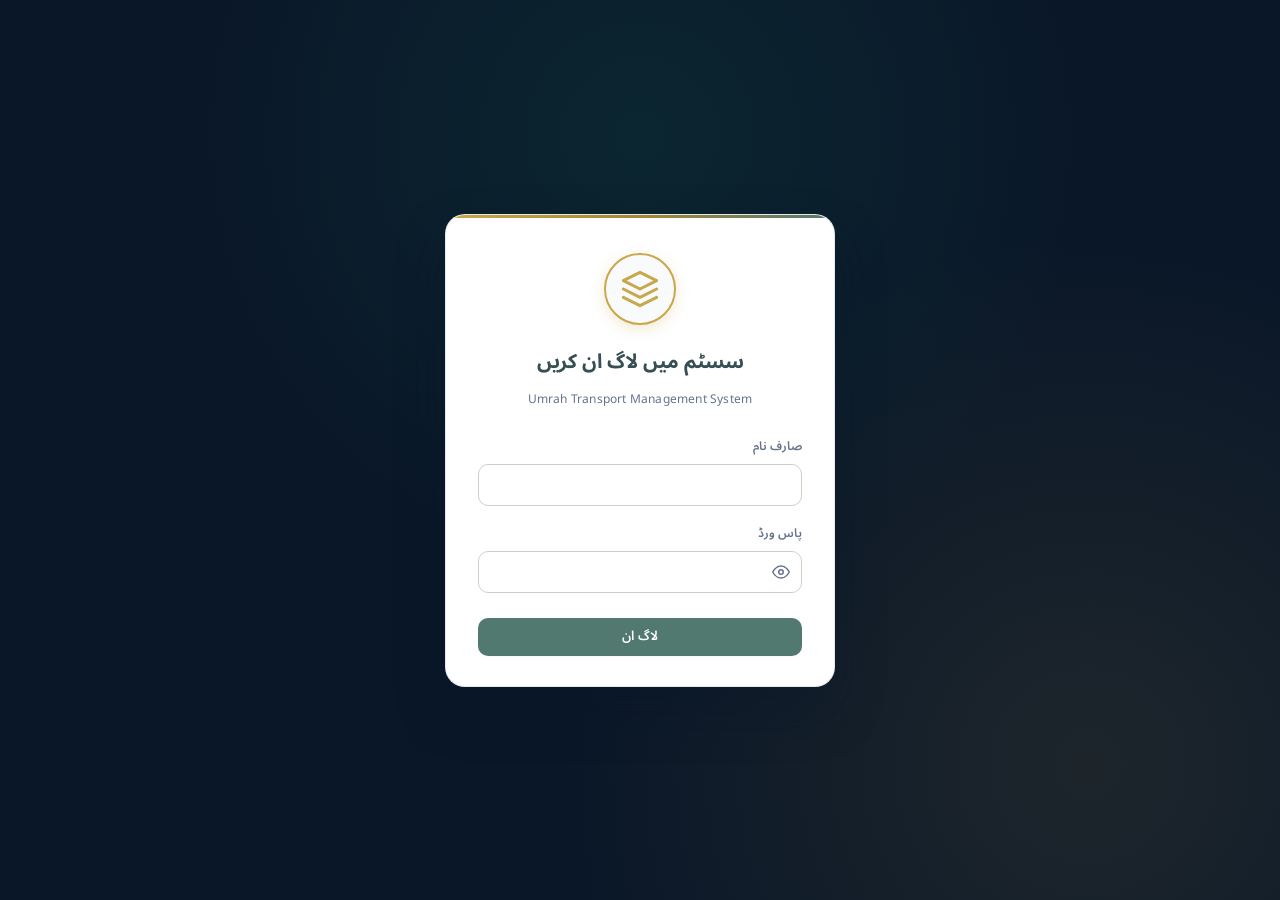
==== commit 2b84c54a: "refactor: migrate backend from firebase to supabase" ====
--- a/index.html
+++ b/index.html
@@ -109,6 +109,20 @@
                         <svg class="nav-icon" width="18" height="18" viewBox="0 0 24 24" fill="none" stroke="currentColor" stroke-width="2" stroke-linecap="round" stroke-linejoin="round"><path d="M11 4H4a2 2 0 0 0-2 2v14a2 2 0 0 0 2 2h14a2 2 0 0 0 2-2v-7"/><path d="M18.5 2.5a2.121 2.121 0 0 1 3 3L12 15l-4 1 1-4 9.5-9.5z"/></svg>
                         <span class="nav-text">نئی انٹری</span>
                     </button>
+                    <button id="nav-umrah" onclick="showPage('umrah',this)">
+                        <svg class="nav-icon" width="18" height="18" viewBox="0 0 24 24" fill="none" stroke="currentColor" stroke-width="2" stroke-linecap="round" stroke-linejoin="round"><path d="M12 2L2 7l10 5 10-5-10-5zM2 17l10 5 10-5M2 12l10 5 10-5"/></svg>
+                        <span class="nav-text">UMRAH</span>
+                    </button>
+                    <div id="nav-umrah-sub" style="padding-inline-start:20px;display:flex;flex-direction:column;gap:2px;margin-top:1px;margin-bottom:3px;">
+                        <button id="nav-umrah-booking" class="nav-sub-btn" onclick="openUmrahSection('booking',this)">
+                            <svg class="nav-icon" width="14" height="14" viewBox="0 0 24 24" fill="none" stroke="currentColor" stroke-width="2" stroke-linecap="round" stroke-linejoin="round"><path d="M16 4h2a2 2 0 0 1 2 2v14a2 2 0 0 1-2 2H6a2 2 0 0 1-2-2V6a2 2 0 0 1 2-2h2"/><rect x="8" y="2" width="8" height="4" rx="1" ry="1"/></svg>
+                            <span class="nav-text">Booking</span>
+                        </button>
+                        <button id="nav-umrah-voucher" class="nav-sub-btn" onclick="openUmrahSection('voucher',this)">
+                            <svg class="nav-icon" width="14" height="14" viewBox="0 0 24 24" fill="none" stroke="currentColor" stroke-width="2" stroke-linecap="round" stroke-linejoin="round"><path d="M14 2H6a2 2 0 0 0-2 2v16a2 2 0 0 0 2 2h12a2 2 0 0 0 2-2V8z"/><polyline points="14 2 14 8 20 8"/><line x1="16" y1="13" x2="8" y2="13"/><line x1="16" y1="17" x2="8" y2="17"/></svg>
+                            <span class="nav-text">Voucher</span>
+                        </button>
+                    </div>
                     <button id="nav-payment" onclick="showPage('payment',this)">
                         <svg class="nav-icon" width="18" height="18" viewBox="0 0 24 24" fill="none" stroke="currentColor" stroke-width="2" stroke-linecap="round" stroke-linejoin="round"><rect x="2" y="5" width="20" height="14" rx="2"/><line x1="2" y1="10" x2="22" y2="10"/></svg>
                         <span class="nav-text">ادائیگی</span>
@@ -191,6 +205,7 @@
                 <!-- ===== MODULAR PAGES (LOADED DYNAMICALLY FROM /pages) ===== -->
                 <div id="page-home" class="page active"></div>
                 <div id="page-entry" class="page"></div>
+                <div id="page-umrah" class="page"></div>
                 <div id="page-payment" class="page"></div>
                 <div id="page-ledger" class="page"></div>
                 <div id="page-records" class="page"></div>
@@ -207,6 +222,19 @@
     <!-- ===== MODALS ===== -->
     <div class="mo" id="modal"><div class="md"><h3 id="m-title"></h3><input type="text" id="m-input" placeholder="" /><div class="md-btns"><button class="btn btn-p" id="btn-msave" onclick="confirmModal()">شامل کریں</button><button class="btn btn-o" id="btn-mcancel" onclick="closeModal()">منسوخ</button></div></div></div>
     <div class="mo" id="del-modal"><div class="md del-md"><div class="del-icon"><svg width="28" height="28" viewBox="0 0 24 24" fill="none" stroke="currentColor" stroke-width="2" style="color:var(--red);"><path d="M10.29 3.86L1.82 18a2 2 0 0 0 1.71 3h16.94a2 2 0 0 0 1.71-3L13.71 3.86a2 2 0 0 0-3.42 0z"/><line x1="12" y1="9" x2="12" y2="13"/><line x1="12" y1="17" x2="12.01" y2="17"/></svg></div><h3 id="del-m-title"></h3><p id="del-m-msg"></p><input type="password" id="del-m-input" placeholder="" /><div class="md-btns" style="justify-content:center;margin-top:20px;"><button class="btn btn-d" id="btn-del-confirm" onclick="confirmDeleteModal()">حذف کریں</button><button class="btn btn-o" id="btn-del-cancel" onclick="closeDeleteModal()">منسوخ</button></div></div></div>
+
+    <!-- ===== UMRAH CUSTOM ALERT / CONFIRM MODAL ===== -->
+    <div class="mo" id="ub-custom-modal" style="z-index:10050;" onclick="if(event.target===this)resolveUmrahDialog(false)">
+        <div class="md" id="ub-cm-box" style="max-width:420px;width:92%;text-align:center;border-top:5px solid var(--red);padding:24px 22px;">
+            <div id="ub-cm-icon" style="width:52px;height:52px;margin:0 auto 12px;border-radius:50%;display:flex;align-items:center;justify-content:center;background:rgba(220,38,38,0.12);color:var(--red,#dc2626);"></div>
+            <h3 id="ub-cm-title" style="margin:0 0 8px 0;font-size:17px;font-weight:700;color:var(--primary);">تصدیق کریں</h3>
+            <p id="ub-cm-msg" style="margin:0 0 18px 0;font-size:13.5px;line-height:1.6;color:var(--text-soft);white-space:pre-line;"></p>
+            <div class="md-btns" style="justify-content:center;gap:10px;">
+                <button type="button" class="btn btn-d" id="ub-cm-confirm" onclick="resolveUmrahDialog(true)">ہاں، تصدیق کریں</button>
+                <button type="button" class="btn btn-o" id="ub-cm-cancel" onclick="resolveUmrahDialog(false)">منسوخ</button>
+            </div>
+        </div>
+    </div>
 
     <!-- ===== COPY VOUCHER MODAL ===== -->
     <div class="mo" id="copy-modal" onclick="if(event.target===this)closeCopyModal()">
@@ -304,8 +332,9 @@
                     <div class="grid edit-modal-grid-3" style="display:grid;grid-template-columns:repeat(auto-fit, minmax(190px, 1fr));gap:12px;margin-bottom:12px;">
                         <div class="fg">
                             <label style="font-size:12px;color:var(--muted);margin-bottom:4px;display:block;">حاجی پارٹی</label>
-                            <input type="text" id="edit-rec-new-party" list="edit-rec-haji-party-list" placeholder="ہاجی پارٹی درج یا منتخب کریں" style="width:100%;box-sizing:border-box;" />
-                            <datalist id="edit-rec-haji-party-list"></datalist>
+                            <select id="edit-rec-new-party" onchange="onEditRecHajiPartyChange()" style="width:100%;box-sizing:border-box;">
+                                <option value="">-- منتخب کریں --</option>
+                            </select>
                         </div>
                         <div class="fg">
                             <label style="font-size:12px;color:var(--muted);margin-bottom:4px;display:block;">سیکٹر</label>
@@ -359,10 +388,19 @@
                             </div>
                             <div class="fg">
                                 <label style="font-size:12px;color:var(--muted);margin-bottom:4px;display:block;">ائیرپورٹ (Airport)</label>
-                                <input type="text" id="edit-rec-airport" list="edit-rec-airport-list" style="width:100%;box-sizing:border-box;" />
+                                <input type="text" id="edit-rec-airport" list="edit-rec-airport-list" autocomplete="off" placeholder="ائیرپورٹ منتخب کریں یا لکھیں..." style="width:100%;box-sizing:border-box;" />
                                 <datalist id="edit-rec-airport-list">
+                                    <option value="Jeddah Airport - Terminal 1 (KAIA T1)"></option>
+                                    <option value="Jeddah Airport - North Terminal (شمالی ٹرمینل)"></option>
+                                    <option value="Jeddah Airport - South Terminal (جنوبی ٹرمینل)"></option>
+                                    <option value="Jeddah Airport - Hajj Terminal (حج ٹرمینل)"></option>
                                     <option value="Jeddah Airport (KAIA)"></option>
                                     <option value="Madinah Airport (AMAA)"></option>
+                                    <option value="Madinah Airport - International Terminal"></option>
+                                    <option value="Madinah Airport - Hajj Terminal"></option>
+                                    <option value="Taif Airport (TIF)"></option>
+                                    <option value="Yanbu Airport (YNB)"></option>
+                                    <option value="Riyadh Airport (KKIA)"></option>
                                 </datalist>
                             </div>
                         </div>
@@ -374,8 +412,26 @@
                             </div>
                             <div class="fg">
                                 <label style="font-size:12px;color:var(--muted);margin-bottom:4px;display:block;">شرکہ (Shirka)</label>
-                                <input type="text" id="edit-rec-shirka" list="edit-rec-shirka-list" style="width:100%;box-sizing:border-box;" />
-                                <datalist id="edit-rec-shirka-list"></datalist>
+                                <input type="text" id="edit-rec-shirka" list="edit-rec-shirka-list" autocomplete="off" placeholder="شرکہ منتخب کریں یا لکھیں..." style="width:100%;box-sizing:border-box;" />
+                                <datalist id="edit-rec-shirka-list">
+                                    <option value="الرواد"></option>
+                                    <option value="الشہداء"></option>
+                                    <option value="المختار"></option>
+                                    <option value="الدولية"></option>
+                                    <option value="ضيوف الرحمن"></option>
+                                    <option value="العالمية"></option>
+                                    <option value="رواحل"></option>
+                                    <option value="سماء المشاعر"></option>
+                                    <option value="قافلة الإيمان"></option>
+                                    <option value="دلہ"></option>
+                                    <option value="سدرہ"></option>
+                                    <option value="مواسم"></option>
+                                    <option value="انوار الحرمین"></option>
+                                    <option value="فنادق الہدایہ"></option>
+                                    <option value="دار الایمان"></option>
+                                    <option value="الماسیہ"></option>
+                                    <option value="باب السلام"></option>
+                                </datalist>
                             </div>
                             <div class="fg">
                                 <label style="font-size:12px;color:var(--muted);margin-bottom:4px;display:block;">گروپ نمبر (Group No)</label>
@@ -553,18 +609,139 @@
     </div>
 
 
-    <!-- ===== FIREBASE SDK ===== -->
-    <script src="https://www.gstatic.com/firebasejs/8.10.1/firebase-app.js">
-    </script>
-    <script src="https://www.gstatic.com/firebasejs/8.10.1/firebase-auth.js">
-    </script>
-    <script src="https://www.gstatic.com/firebasejs/8.10.1/firebase-database.js">
-    </script>
+    <!-- ===== NUSUK IMPORT MODAL ===== -->
+    <div class="mo" id="nusuk-import-modal" onclick="if(event.target===this)closeNusukImportModal()">
+        <div class="md nusuk-import-md" style="max-width:880px;width:95%;padding:0;overflow:hidden;border-radius:16px;max-height:92vh;display:flex;flex-direction:column;border-top:none;box-shadow:0 20px 60px rgba(0,0,0,0.35);">
+            <!-- Modal Header -->
+            <div class="nusuk-modal-hdr" style="background:linear-gradient(135deg, var(--charcoal-blue, #2f3e46) 0%, var(--dark-slate-grey, #354f52) 100%);padding:16px 22px;display:flex;align-items:center;justify-content:space-between;color:#fff;border-bottom:1px solid rgba(255,255,255,0.1);">
+                <div style="display:flex;align-items:center;gap:12px;">
+                    <div style="width:38px;height:38px;border-radius:10px;background:rgba(255,255,255,0.15);display:flex;align-items:center;justify-content:center;">
+                        <svg width="22" height="22" viewBox="0 0 24 24" fill="none" stroke="currentColor" stroke-width="2" stroke-linecap="round" stroke-linejoin="round">
+                            <path d="M21 15v4a2 2 0 0 1-2 2H5a2 2 0 0 1-2-2v-4"/>
+                            <polyline points="17 8 12 3 7 8"/>
+                            <line x1="12" y1="3" x2="12" y2="15"/>
+                        </svg>
+                    </div>
+                    <div>
+                        <h3 style="margin:0;color:#fff;font-size:16px;font-weight:700;">Nusuk Import (نسک معتمرین و بکنگ امپورٹ)</h3>
+                        <p style="margin:0;color:rgba(255,255,255,0.85);font-size:12px;">نسک پورٹل سے ڈاؤنلوڈ کردہ Excel / CSV فائل کے ذریعے ڈیٹا امپورٹ کریں</p>
+                    </div>
+                </div>
+                <button type="button" onclick="closeNusukImportModal()" aria-label="Close" style="background:rgba(255,255,255,0.15);border:none;color:#fff;width:32px;height:32px;border-radius:50%;cursor:pointer;font-size:16px;display:flex;align-items:center;justify-content:center;transition:0.2s;" onmouseover="this.style.background='rgba(255,255,255,0.3)'" onmouseout="this.style.background='rgba(255,255,255,0.15)'">✕</button>
+            </div>
+
+            <!-- Modal Body -->
+            <div class="nusuk-modal-body" style="padding:20px 22px;overflow-y:auto;flex:1;background:var(--surface,#ffffff);">
+                <!-- Step 1: Info & Template Banner -->
+                <div class="import-template-box" style="background:var(--surface-alt);border:1px solid var(--border);border-radius:10px;padding:14px 18px;margin-bottom:16px;display:flex;align-items:center;justify-content:space-between;flex-wrap:wrap;gap:12px;">
+                    <div>
+                        <strong style="font-size:13px;display:block;margin-bottom:3px;color:var(--text);">نسک کالمز ٹیمپلیٹ (Nusuk Format)</strong>
+                        <span style="font-size:12px;color:var(--text-soft);line-height:1.5;">فائل میں معتمر نام، پاسپورٹ، ویزا، موفا، عمر، گروپ، پیکیج وغیرہ کے 15 کالمز شامل ہونے چاہئیں۔</span>
+                    </div>
+                    <button type="button" class="btn btn-o btn-sm" onclick="downloadNusukTemplate()" style="display:inline-flex;align-items:center;gap:6px;font-size:12px;">
+                        <svg width="14" height="14" viewBox="0 0 24 24" fill="none" stroke="currentColor" stroke-width="2" stroke-linecap="round" stroke-linejoin="round"><path d="M21 15v4a2 2 0 0 1-2 2H5a2 2 0 0 1-2-2v-4"/><polyline points="7 10 12 15 17 10"/><line x1="12" y1="15" x2="12" y2="3"/></svg>
+                        <span>ٹیمپلیٹ ڈاؤنلوڈ کریں (.xlsx)</span>
+                    </button>
+                </div>
+
+                <!-- Step 2: Drag & Drop Zone -->
+                <input type="file" id="nusuk-file-input" accept=".xlsx, .xls, .csv" style="display:none;" onchange="handleNusukFileSelect(this)" />
+                <div id="nusuk-drop-zone" class="import-drop-zone" onclick="document.getElementById('nusuk-file-input').click()"
+                     ondragover="handleNusukDragOver(event)" ondragleave="handleNusukDragLeave(event)" ondrop="handleNusukDrop(event)"
+                     style="border:2px dashed var(--border-strong, #84a98c);border-radius:12px;padding:28px 20px;text-align:center;cursor:pointer;background:var(--surface-alt);transition:all 0.2s ease;">
+                    <div style="width:48px;height:48px;margin:0 auto 10px;border-radius:50%;background:rgba(20,125,100,0.1);display:flex;align-items:center;justify-content:center;color:var(--accent,#147d64);">
+                        <svg width="24" height="24" viewBox="0 0 24 24" fill="none" stroke="currentColor" stroke-width="2" stroke-linecap="round" stroke-linejoin="round">
+                            <path d="M14 2H6a2 2 0 0 0-2 2v16a2 2 0 0 0 2 2h12a2 2 0 0 0 2-2V8z"/>
+                            <polyline points="14 2 14 8 20 8"/>
+                            <line x1="12" y1="18" x2="12" y2="12"/>
+                            <line x1="9" y1="15" x2="12" y2="12"/>
+                            <line x1="15" y1="15" x2="12" y2="12"/>
+                        </svg>
+                    </div>
+                    <div>
+                        <strong style="font-size:14px;color:var(--text);display:block;" id="nusuk-zone-title">نسک Excel یا CSV فائل یہاں ڈراپ کریں یا منتخب کریں</strong>
+                        <span style="font-size:12px;color:var(--text-soft);" id="nusuk-zone-sub">فائل فارمیٹس: .xlsx, .xls, .csv</span>
+                    </div>
+                </div>
+
+                <!-- Step 3: Preview Area (hidden until file parsed) -->
+                <div id="nusuk-preview-area" style="display:none;margin-top:18px;">
+                    <!-- Stats Strip -->
+                    <div class="rec-stats-strip" style="margin-bottom:12px;display:flex;gap:12px;flex-wrap:wrap;">
+                        <div class="rec-stat-item"><span class="lbl">کل معتمرین:</span> <span class="val text-accent" id="nusuk-stat-total">0</span></div>
+                        <div class="rec-stat-item"><span class="lbl">گروپس تعداد:</span> <span class="val" id="nusuk-stat-groups">0</span></div>
+                        <div class="rec-stat-item"><span class="lbl">ویزا جاری شدہ:</span> <span class="val" style="color:var(--green, #22c55e);" id="nusuk-stat-visas">0</span></div>
+                        <div class="rec-stat-item"><span class="lbl">قومیتیں:</span> <span class="val" id="nusuk-stat-nationalities">0</span></div>
+                        <div class="rec-stat-item"><span class="lbl">افراد (Adult/Child/Infant):</span> <span class="val" id="nusuk-stat-pax">0</span></div>
+                    </div>
+
+                    <!-- Import Mode Selection -->
+                    <div style="background:var(--surface-alt);border:1px solid var(--border);border-radius:10px;padding:12px 16px;margin-bottom:14px;">
+                        <div style="font-size:12.5px;font-weight:700;margin-bottom:8px;color:var(--text);">امپورٹ کا طریقہ منتخب کریں:</div>
+                        <div style="display:flex;gap:20px;flex-wrap:wrap;">
+                            <label style="display:inline-flex;align-items:center;gap:8px;cursor:pointer;font-size:13px;">
+                                <input type="radio" name="nusuk-import-mode" value="append" checked />
+                                <span>موجودہ بکنگ لسٹ میں شامل کریں (Append)</span>
+                            </label>
+                            <label style="display:inline-flex;align-items:center;gap:8px;cursor:pointer;font-size:13px;color:var(--red);">
+                                <input type="radio" name="nusuk-import-mode" value="replace" />
+                                <span>پرانا ڈیٹا ختم کر کے صرف یہ فائل رکھیں (Replace)</span>
+                            </label>
+                        </div>
+                    </div>
+
+                    <!-- Table Preview -->
+                    <div style="font-size:12.5px;font-weight:700;margin-bottom:6px;display:flex;justify-content:space-between;align-items:center;">
+                        <span>فائل کا پیش منظر (Preview):</span>
+                        <span id="nusuk-preview-count" style="font-size:11.5px;color:var(--text-soft);"></span>
+                    </div>
+                    <div class="tbl-wrap" style="max-height:240px;overflow-y:auto;border:1px solid var(--border);border-radius:8px;">
+                        <table style="width:100%;border-collapse:collapse;font-size:11.5px;">
+                            <thead>
+                                <tr>
+                                    <th style="padding:6px 8px;background:var(--surface-alt);border:1px solid var(--border);text-align:center;">#</th>
+                                    <th style="padding:6px 8px;background:var(--surface-alt);border:1px solid var(--border);">معتمر کا نام</th>
+                                    <th style="padding:6px 8px;background:var(--surface-alt);border:1px solid var(--border);text-align:center;">عمر</th>
+                                    <th style="padding:6px 8px;background:var(--surface-alt);border:1px solid var(--border);text-align:center;">پاسپورٹ نمبر</th>
+                                    <th style="padding:6px 8px;background:var(--surface-alt);border:1px solid var(--border);">قومیت</th>
+                                    <th style="padding:6px 8px;background:var(--surface-alt);border:1px solid var(--border);text-align:center;">گروپ</th>
+                                    <th style="padding:6px 8px;background:var(--surface-alt);border:1px solid var(--border);">پیکیج</th>
+                                    <th style="padding:6px 8px;background:var(--surface-alt);border:1px solid var(--border);text-align:center;">ویزا اسٹیٹس</th>
+                                    <th style="padding:6px 8px;background:var(--surface-alt);border:1px solid var(--border);text-align:center;">ویزا نمبر</th>
+                                    <th style="padding:6px 8px;background:var(--surface-alt);border:1px solid var(--border);text-align:center;">موفا نمبر</th>
+                                </tr>
+                            </thead>
+                            <tbody id="nusuk-preview-tbody"></tbody>
+                        </table>
+                    </div>
+                </div>
+
+                <div id="al-nusuk-import" style="margin-top:14px;"></div>
+            </div>
+
+            <!-- Modal Footer -->
+            <div class="nusuk-modal-footer" style="padding:14px 22px;display:flex;align-items:center;justify-content:flex-end;gap:10px;border-top:1px solid var(--border);background:var(--bg-page);">
+                <button type="button" class="btn btn-o" onclick="closeNusukImportModal()">منسوخ</button>
+                <button type="button" class="btn btn-p" id="btn-confirm-import-nusuk" onclick="confirmNusukImport()" disabled style="display:inline-flex;align-items:center;gap:6px;">
+                    <svg width="15" height="15" viewBox="0 0 24 24" fill="none" stroke="currentColor" stroke-width="2" stroke-linecap="round" stroke-linejoin="round">
+                        <path d="M21 15v4a2 2 0 0 1-2 2H5a2 2 0 0 1-2-2v-4"/>
+                        <polyline points="17 8 12 3 7 8"/>
+                        <line x1="12" y1="3" x2="12" y2="15"/>
+                    </svg>
+                    <span>امپورٹ محفوظ کریں (Save Import)</span>
+                </button>
+            </div>
+        </div>
+    </div>
+
+
+    <!-- ===== SUPABASE SDK ===== -->
+    <script src="https://cdn.jsdelivr.net/npm/@supabase/supabase-js@2"></script>
 
     <!-- ===== SCRIPTS ===== -->
     <script src="scripts/config/translations.js">
     </script>
-    <script src="scripts/config/firebase-config.js">
+    <script src="scripts/config/supabase-config.js">
     </script>
     <script src="scripts/core/state.js">
     </script>
@@ -572,11 +749,11 @@
     </script>
     <script src="scripts/core/loader.js">
     </script>
-    <script src="scripts/core/db-helpers.js">
+    <script src="scripts/core/db-helpers.js?v=20261112g">
     </script>
     <script src="scripts/auth/password-modal.js">
     </script>
-    <script src="scripts/auth/auth.js">
+    <script src="scripts/auth/auth.js?v=20261112g">
     </script>
     <script src="scripts/pages/dashboard.js">
     </script>
@@ -590,11 +767,15 @@
     </script>
     <script src="scripts/pages/report.js">
     </script>
+    <script src="scripts/pages/umrah.js?v=20261112d">
+    </script>
+    <script src="scripts/pages/umrah-voucher.js?v=20261112b">
+    </script>
     <script src="scripts/pages/daily-note.js">
     </script>
-    <script src="scripts/pages/settings.js">
-    </script>
-    <script src="scripts/ui/navigation.js">
+    <script src="scripts/pages/settings.js?v=20261112g">
+    </script>
+    <script src="scripts/ui/navigation.js?v=20261112g">
     </script>
     <script src="scripts/ui/language.js">
     </script>
@@ -612,7 +793,7 @@
     </script>
     <script src="scripts/pages/ksa-detail.js">
     </script>
-    <script src="scripts/app.js">
+    <script src="scripts/app.js?v=20261112g">
     </script>
 
 
--- a/style.css
+++ b/style.css
@@ -463,6 +463,19 @@
   white-space: nowrap;
   overflow: hidden;
   text-overflow: ellipsis;
+}
+nav#main-nav button.nav-sub-btn {
+  padding: 6px 12px;
+  font-size: 12.5px;
+  color: rgba(255, 255, 255, 0.75);
+  background: rgba(255, 255, 255, 0.03);
+  border: 1px solid rgba(255, 255, 255, 0.06);
+  border-radius: 6px;
+}
+nav#main-nav button.nav-sub-btn.active {
+  background: rgba(20, 125, 100, 0.25);
+  border-color: rgba(20, 125, 100, 0.55);
+  color: #FFFFFF;
 }
 
 #nav-admin-panel {
@@ -2687,13 +2700,45 @@
   font-size: 13px;
   font-weight: 700;
   color: var(--gold);
-  background: rgba(0,0,0,0.25);
+  background: rgba(0,0,0,0.3);
   border-radius: var(--radius-md);
-  padding: 5px 14px;
+  padding: 5px 12px;
   letter-spacing: 0.5px;
-  min-width: 110px;
+  min-width: 130px;
   text-align: center;
-  border: 1px solid rgba(201,168,76,0.4);
+  border: 1px solid rgba(201,168,76,0.45);
+  font-family: inherit;
+  cursor: pointer;
+  outline: none;
+  color-scheme: dark;
+}
+
+.ksa-date-display:focus {
+  border-color: var(--gold);
+  box-shadow: 0 0 0 2px rgba(201,168,76,0.25);
+}
+
+.ksa-today-btn {
+  background: rgba(255,255,255,0.18);
+  border: 1px solid rgba(255,255,255,0.35);
+  border-radius: var(--radius-sm);
+  color: #fff;
+  font-size: 12px;
+  font-weight: 700;
+  padding: 5px 12px;
+  cursor: pointer;
+  transition: all 0.2s ease;
+  font-family: inherit;
+  line-height: 1.2;
+}
+
+.ksa-today-btn:hover {
+  background: rgba(255,255,255,0.32);
+  transform: translateY(-1px);
+}
+
+.ksa-today-btn:active {
+  transform: translateY(0);
 }
 
 .ksa-status-body {
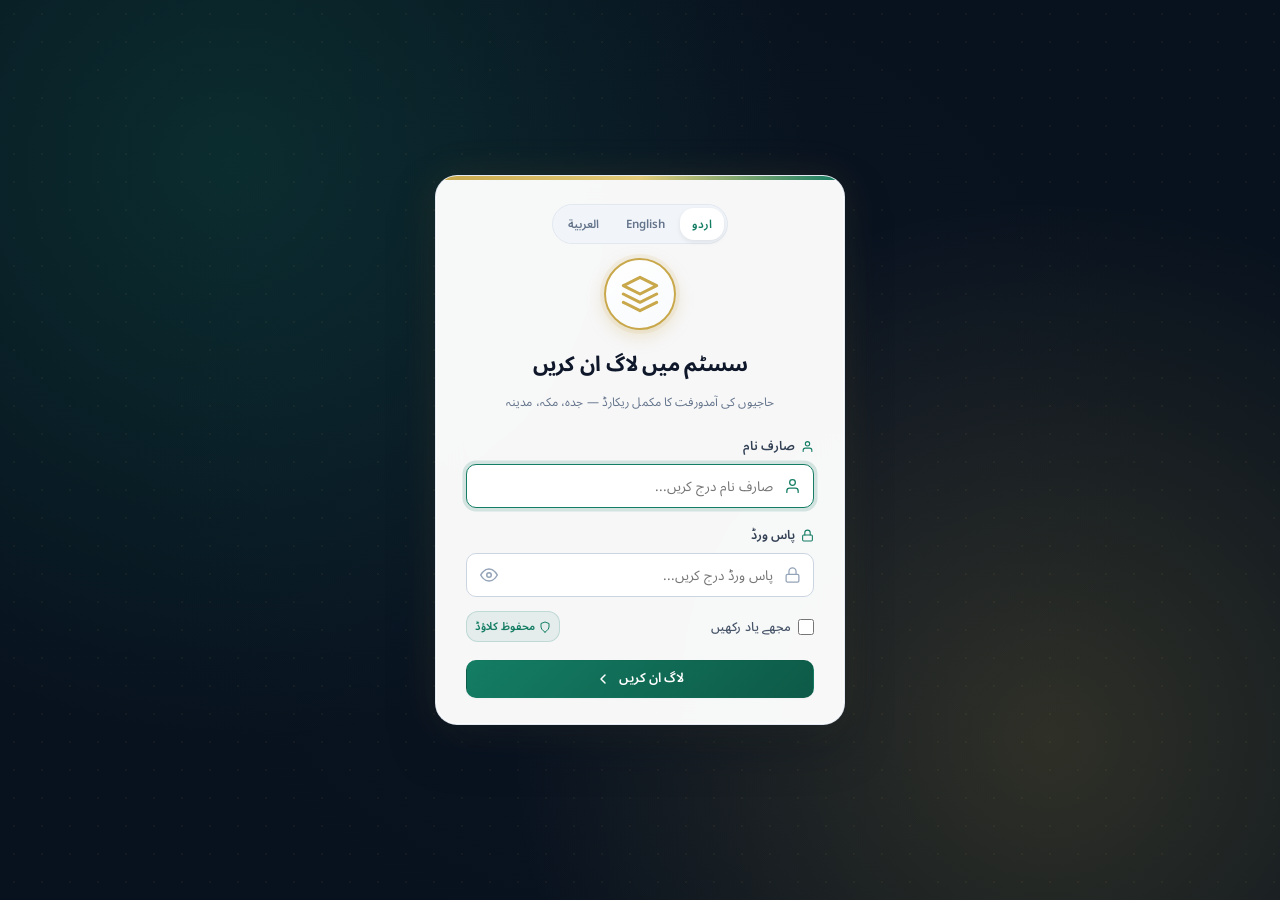
==== commit d3062cd9: "feat: enhance login UI and add modular authentication system" ====
--- a/index.html
+++ b/index.html
@@ -49,26 +49,82 @@
     <!-- ===== LOGIN PAGE ===== -->
     <div id="login-container" style="display:none;">
         <div class="login-card">
-            <div class="login-logo" style="color:var(--gold);display:flex;align-items:center;justify-content:center;">
-                <svg width="40" height="40" viewBox="0 0 24 24" fill="none" stroke="currentColor" stroke-width="1.8" stroke-linecap="round" stroke-linejoin="round"><path d="M12 2L2 7l10 5 10-5-10-5zM2 17l10 5 10-5M2 12l10 5 10-5"/></svg>
-            </div>
+            <!-- Language Pills Bar -->
+            <div class="login-lang-bar">
+                <button type="button" class="login-lang-pill" data-lang="ur" onclick="switchLoginLang('ur')">اردو</button>
+                <button type="button" class="login-lang-pill" data-lang="en" onclick="switchLoginLang('en')">English</button>
+                <button type="button" class="login-lang-pill" data-lang="ar" onclick="switchLoginLang('ar')">العربية</button>
+            </div>
+
+            <!-- Brand Logo -->
+            <div class="login-logo-container">
+                <div class="login-logo" id="login-brand-logo">
+                    <img id="login-custom-logo" src="" alt="Logo" style="display:none;" />
+                    <svg id="login-default-svg" width="40" height="40" viewBox="0 0 24 24" fill="none" stroke="currentColor" stroke-width="1.8" stroke-linecap="round" stroke-linejoin="round">
+                        <path d="M12 2L2 7l10 5 10-5-10-5zM2 17l10 5 10-5M2 12l10 5 10-5"/>
+                    </svg>
+                </div>
+            </div>
+
+            <!-- Title & Subtitle -->
             <h2 id="login-title">لاگ ان کریں</h2>
             <p id="app-sub-login">Umrah Transport Management System</p>
             <div id="al-login"></div>
+
+            <!-- Username Field -->
             <div class="login-fg">
-                <label id="lbl-li-username">صارف نام</label>
-                <input type="text" id="li-username" autocomplete="username" onkeydown="if(event.key==='Enter'){event.preventDefault();login();}" />
-            </div>
+                <label id="lbl-li-username" for="li-username">
+                    <svg width="13" height="13" viewBox="0 0 24 24" fill="none" stroke="currentColor" stroke-width="2" stroke-linecap="round" stroke-linejoin="round"><path d="M20 21v-2a4 4 0 0 0-4-4H8a4 4 0 0 0-4 4v2"/><circle cx="12" cy="7" r="4"/></svg>
+                    <span>صارف نام</span>
+                </label>
+                <div class="login-input-wrap">
+                    <span class="login-field-icon">
+                        <svg width="17" height="17" viewBox="0 0 24 24" fill="none" stroke="currentColor" stroke-width="1.8" stroke-linecap="round" stroke-linejoin="round"><path d="M20 21v-2a4 4 0 0 0-4-4H8a4 4 0 0 0-4 4v2"/><circle cx="12" cy="7" r="4"/></svg>
+                    </span>
+                    <input type="text" id="li-username" class="login-input with-prefix-icon" autocomplete="username" placeholder="صارف نام درج کریں..." onkeydown="if(event.key==='Enter'){event.preventDefault();document.getElementById('li-password').focus();}" />
+                </div>
+            </div>
+
+            <!-- Password Field -->
             <div class="login-fg">
-                <label id="lbl-li-password">پاس ورڈ</label>
-                <div class="login-password-wrap">
-                    <input type="password" id="li-password" class="login-password-input" autocomplete="current-password" onkeydown="if(event.key==='Enter'){event.preventDefault();login();}" />
-                    <span id="toggle-password" class="password-toggle" onclick="togglePasswordVisibility()" title="Show Password">
+                <label id="lbl-li-password" for="li-password">
+                    <svg width="13" height="13" viewBox="0 0 24 24" fill="none" stroke="currentColor" stroke-width="2" stroke-linecap="round" stroke-linejoin="round"><rect x="3" y="11" width="18" height="11" rx="2" ry="2"/><path d="M7 11V7a5 5 0 0 1 10 0v4"/></svg>
+                    <span>پاس ورڈ</span>
+                </label>
+                <div class="login-input-wrap login-password-wrap">
+                    <span class="login-field-icon">
+                        <svg width="17" height="17" viewBox="0 0 24 24" fill="none" stroke="currentColor" stroke-width="1.8" stroke-linecap="round" stroke-linejoin="round"><rect x="3" y="11" width="18" height="11" rx="2" ry="2"/><path d="M7 11V7a5 5 0 0 1 10 0v4"/></svg>
+                    </span>
+                    <input type="password" id="li-password" class="login-input login-password-input with-prefix-icon" autocomplete="current-password" placeholder="پاس ورڈ درج کریں..." onkeydown="if(event.key==='Enter'){event.preventDefault();login();}" onkeyup="checkCapsLock(event)" onkeydown="checkCapsLock(event)" />
+                    <button type="button" id="toggle-password" class="password-toggle-btn" onclick="togglePasswordVisibility()" title="Show Password" tabindex="-1">
                         <svg id="icon-eye" viewBox="0 0 24 24" width="18" height="18" stroke="currentColor" stroke-width="2" fill="none" stroke-linecap="round" stroke-linejoin="round"><path d="M1 12s4-8 11-8 11 8 11 8-4 8-11 8-11-8-11-8z"/><circle cx="12" cy="12" r="3"/></svg>
-                    </span>
-                </div>
-            </div>
-            <button class="btn btn-login" id="btn-login-submit" onclick="login()">لاگ ان</button>
+                    </button>
+                </div>
+                <!-- Caps Lock Warning -->
+                <div id="caps-lock-warning" class="caps-warning" style="display:none;">
+                    <svg width="13" height="13" viewBox="0 0 24 24" fill="none" stroke="currentColor" stroke-width="2.5" stroke-linecap="round" stroke-linejoin="round"><path d="M12 9v2m0 4h.01m-6.938 4h13.856c1.54 0 2.502-1.667 1.732-3L13.732 4c-.77-1.333-2.694-1.333-3.464 0L3.34 16c-.77 1.333.192 3 1.732 3z"/></svg>
+                    <span id="lbl-caps-warning">کیپس لاک (Caps Lock) آن ہے</span>
+                </div>
+            </div>
+
+            <!-- Remember Me & Security Meta -->
+            <div class="login-meta-row">
+                <label class="remember-me-label" for="li-remember-me">
+                    <input type="checkbox" id="li-remember-me" class="custom-checkbox" checked />
+                    <span id="lbl-remember-me">مجھے یاد رکھیں</span>
+                </label>
+                <span class="login-secure-badge" title="Supabase Database Connection Active">
+                    <svg width="12" height="12" viewBox="0 0 24 24" fill="none" stroke="currentColor" stroke-width="2" stroke-linecap="round" stroke-linejoin="round"><path d="M12 22s8-4 8-10V5l-8-3-8 3v7c0 6 8 10 8 10z"/></svg>
+                    <span id="lbl-secure-text">محفوظ کلاؤڈ</span>
+                </span>
+            </div>
+
+            <!-- Submit Button -->
+            <button class="btn btn-login-submit" id="btn-login-submit" onclick="login()">
+                <span class="btn-spinner" id="login-spinner" style="display:none;"></span>
+                <span id="btn-login-text">لاگ ان کریں</span>
+                <svg id="btn-login-arrow" class="btn-arrow-icon" width="16" height="16" viewBox="0 0 24 24" fill="none" stroke="currentColor" stroke-width="2.2" stroke-linecap="round" stroke-linejoin="round"><polyline points="9 18 15 12 9 6"/></svg>
+            </button>
         </div>
     </div>
 
@@ -413,25 +469,7 @@
                             <div class="fg">
                                 <label style="font-size:12px;color:var(--muted);margin-bottom:4px;display:block;">شرکہ (Shirka)</label>
                                 <input type="text" id="edit-rec-shirka" list="edit-rec-shirka-list" autocomplete="off" placeholder="شرکہ منتخب کریں یا لکھیں..." style="width:100%;box-sizing:border-box;" />
-                                <datalist id="edit-rec-shirka-list">
-                                    <option value="الرواد"></option>
-                                    <option value="الشہداء"></option>
-                                    <option value="المختار"></option>
-                                    <option value="الدولية"></option>
-                                    <option value="ضيوف الرحمن"></option>
-                                    <option value="العالمية"></option>
-                                    <option value="رواحل"></option>
-                                    <option value="سماء المشاعر"></option>
-                                    <option value="قافلة الإيمان"></option>
-                                    <option value="دلہ"></option>
-                                    <option value="سدرہ"></option>
-                                    <option value="مواسم"></option>
-                                    <option value="انوار الحرمین"></option>
-                                    <option value="فنادق الہدایہ"></option>
-                                    <option value="دار الایمان"></option>
-                                    <option value="الماسیہ"></option>
-                                    <option value="باب السلام"></option>
-                                </datalist>
+                                <datalist id="edit-rec-shirka-list"></datalist>
                             </div>
                             <div class="fg">
                                 <label style="font-size:12px;color:var(--muted);margin-bottom:4px;display:block;">گروپ نمبر (Group No)</label>
--- a/style.css
+++ b/style.css
@@ -1449,139 +1449,406 @@
 
 .action-btns { display: flex; gap: 4px; flex-wrap: wrap; }
 
-/* ─── LOGIN ─── */
+/* ─── MODERN ENTERPRISE LOGIN ─── */
 #login-container {
   display: flex;
   align-items: center;
   justify-content: center;
   min-height: 100vh;
+  padding: 24px 16px;
   background: 
-    radial-gradient(circle at 50% 15%, rgba(20, 125, 100, 0.15), transparent 45%),
-    radial-gradient(circle at 85% 85%, rgba(201, 168, 76, 0.10), transparent 40%),
-    #0A1728;
-  padding: 24px;
-}
+    radial-gradient(circle at 18% 18%, rgba(20, 125, 100, 0.25), transparent 45%),
+    radial-gradient(circle at 82% 82%, rgba(201, 168, 76, 0.20), transparent 42%),
+    radial-gradient(circle at 50% 50%, rgba(15, 23, 42, 0.5), transparent 65%),
+    #08121E;
+  position: relative;
+  overflow: hidden;
+  box-sizing: border-box;
+}
+
+#login-container::before {
+  content: "";
+  position: absolute;
+  inset: 0;
+  background-image: radial-gradient(rgba(201, 168, 76, 0.08) 1.2px, transparent 1.2px);
+  background-size: 28px 28px;
+  pointer-events: none;
+  opacity: 0.75;
+}
+
 .login-card {
-  background: #FFFFFF;
+  background: rgba(255, 255, 255, 0.97);
+  backdrop-filter: blur(16px);
+  -webkit-backdrop-filter: blur(16px);
   border: 1px solid rgba(226, 232, 240, 0.9);
-  border-radius: var(--radius-xl);
-  padding: 38px 32px 30px;
+  border-radius: 22px;
+  padding: 28px 30px 26px;
   width: 100%;
-  max-width: 390px;
-  box-shadow: 0 24px 48px rgba(10, 23, 40, 0.35);
+  max-width: 410px;
+  box-shadow: 
+    0 22px 50px -10px rgba(8, 18, 30, 0.5),
+    0 0 0 1px rgba(255, 255, 255, 0.7) inset,
+    0 0 40px rgba(201, 168, 76, 0.12);
   position: relative;
   text-align: center;
   overflow: hidden;
-}
+  animation: loginFadeUp 0.38s cubic-bezier(0.16, 1, 0.3, 1) both;
+  z-index: 2;
+  box-sizing: border-box;
+}
+
+@keyframes loginFadeUp {
+  0% { opacity: 0; transform: translateY(18px) scale(0.98); }
+  100% { opacity: 1; transform: translateY(0) scale(1); }
+}
+
 .login-card::before {
   content: "";
   position: absolute;
   top: 0;
   left: 0;
   right: 0;
-  height: 3.5px;
-  background: linear-gradient(90deg, var(--gold), var(--gold-dark), var(--accent));
+  height: 4px;
+  background: linear-gradient(90deg, #C9A84C, #E2CA78, #147D64);
+}
+
+/* Language Switcher Bar */
+.login-lang-bar {
+  display: inline-flex;
+  background: #F1F5F9;
+  border: 1px solid #E2E8F0;
+  border-radius: 20px;
+  padding: 3px;
+  gap: 3px;
+  margin-bottom: 14px;
+}
+
+.login-lang-pill {
+  background: transparent;
+  border: none;
+  padding: 4px 12px;
+  font-size: 11.5px;
+  font-weight: 600;
+  color: #64748B;
+  border-radius: 14px;
+  cursor: pointer;
+  transition: all 0.16s ease;
+  font-family: inherit;
+}
+
+.login-lang-pill:hover {
+  color: #0F172A;
+}
+
+.login-lang-pill.active {
+  background: #FFFFFF;
+  color: #147D64;
+  box-shadow: 0 2px 5px rgba(0, 0, 0, 0.08);
+}
+
+/* Brand Logo */
+.login-logo-container {
+  margin-bottom: 12px;
+  display: flex;
+  justify-content: center;
 }
 
 .login-logo {
-  font-size: 38px;
   width: 72px;
   height: 72px;
-  margin: 0 auto 16px;
+  border-radius: 50%;
+  background: linear-gradient(145deg, #FFFFFF, #F8FAFC);
+  border: 2px solid #C9A84C;
+  box-shadow: 
+    0 6px 18px rgba(201, 168, 76, 0.28),
+    0 0 0 4px rgba(201, 168, 76, 0.1);
   display: flex;
   align-items: center;
   justify-content: center;
+  color: #C9A84C;
+  transition: transform 0.25s ease, box-shadow 0.25s ease;
+}
+
+.login-logo:hover {
+  transform: scale(1.04);
+  box-shadow: 0 8px 24px rgba(201, 168, 76, 0.38);
+}
+
+.login-logo img {
+  width: 58px;
+  height: 58px;
+  object-fit: contain;
   border-radius: 50%;
-  background: #F8FAFC;
-  border: 2px solid var(--gold);
-  box-shadow: 0 4px 14px rgba(201, 168, 76, 0.25);
 }
 
 .login-card h2 { 
-  color: var(--primary); 
-  font-size: 20px; 
+  color: #0F172A; 
+  font-size: 21px; 
   font-weight: 700; 
-  margin-bottom: 4px; 
-}
+  margin: 0 0 4px; 
+  letter-spacing: -0.2px;
+}
+
 .login-card p { 
   font-size: 12px; 
-  color: var(--muted); 
-  margin-bottom: 22px; 
-  letter-spacing: .2px; 
-}
-
+  color: #64748B; 
+  margin: 0 0 18px; 
+  letter-spacing: 0.1px; 
+}
+
+/* Form Groups */
 .login-fg { 
-  margin-bottom: 15px; 
+  margin-bottom: 14px; 
   text-align: start; 
   display: flex; 
   flex-direction: column; 
   gap: 5px; 
 }
+
 .login-fg label { 
-  font-size: 12px; 
-  color: var(--muted); 
+  font-size: 12.5px; 
+  color: #334155; 
   font-weight: 600; 
-}
-.login-fg input {
+  display: inline-flex;
+  align-items: center;
+  gap: 6px;
+}
+
+.login-fg label svg {
+  color: #147D64;
+}
+
+.login-input-wrap {
+  position: relative;
+  display: flex;
+  align-items: center;
   width: 100%;
-  padding: 9px 12px;
+}
+
+.login-field-icon {
+  position: absolute;
+  inset-inline-start: 13px;
+  top: 50%;
+  transform: translateY(-50%);
+  color: #94A3B8;
+  pointer-events: none;
+  display: flex;
+  align-items: center;
+  justify-content: center;
+  transition: color 0.18s ease;
+}
+
+.login-input {
+  width: 100%;
+  padding: 10px 14px;
   font-size: 13.5px;
-  border: 1px solid var(--border);
-  border-radius: var(--radius-md);
+  border: 1.5px solid #CBD5E1;
+  border-radius: 10px;
   background: #FFFFFF;
-  color: var(--text);
-  transition: border-color .15s ease, box-shadow .15s ease;
-  height: 42px;
+  color: #0F172A;
+  transition: border-color 0.18s ease, box-shadow 0.18s ease;
+  height: 44px;
   box-sizing: border-box;
-}
-.login-fg input:focus { 
+  font-family: inherit;
+}
+
+.login-input.with-prefix-icon {
+  padding-inline-start: 40px;
+}
+
+.login-input:focus { 
   outline: none; 
-  border-color: var(--accent); 
-  box-shadow: 0 0 0 3px rgba(20, 125, 100, 0.15); 
-}
-
+  border-color: #147D64; 
+  box-shadow: 0 0 0 3.5px rgba(20, 125, 100, 0.16); 
+}
+
+.login-input:focus + .login-field-icon,
+.login-input-wrap:focus-within .login-field-icon {
+  color: #147D64;
+}
+
+/* Password Wrap & Toggle */
 .login-password-wrap {
   position: relative;
 }
+
 .login-password-input {
-  padding-inline-start: 36px;
-}
-.password-toggle {
+  padding-inline-end: 42px;
+}
+
+.password-toggle-btn {
   position: absolute;
-  inset-inline-start: 12px;
+  inset-inline-end: 8px;
   top: 50%;
   transform: translateY(-50%);
+  background: none;
+  border: none;
+  padding: 6px;
   cursor: pointer;
-  color: var(--muted);
+  color: #94A3B8;
+  display: flex;
+  align-items: center;
+  justify-content: center;
+  border-radius: 6px;
+  transition: color 0.15s ease, background-color 0.15s ease;
+}
+
+.password-toggle-btn:hover {
+  color: #0F172A;
+  background-color: #F1F5F9;
+}
+
+/* Caps Lock Warning */
+.caps-warning {
+  display: flex;
+  align-items: center;
+  gap: 6px;
+  font-size: 11.5px;
+  color: #B45309;
+  background: #FFFBEB;
+  border: 1px solid #FCD34D;
+  padding: 5px 10px;
+  border-radius: 6px;
+  margin-top: 5px;
+  text-align: start;
+  animation: capsFade 0.2s ease both;
+}
+
+@keyframes capsFade {
+  from { opacity: 0; transform: translateY(-3px); }
+  to { opacity: 1; transform: translateY(0); }
+}
+
+/* Remember Me & Meta Row */
+.login-meta-row {
+  display: flex;
+  align-items: center;
+  justify-content: space-between;
+  margin: 12px 0 18px;
+  font-size: 12.5px;
+}
+
+.remember-me-label {
+  display: inline-flex;
+  align-items: center;
+  gap: 7px;
+  cursor: pointer;
+  color: #475569;
+  font-weight: 500;
   user-select: none;
-  display: flex;
-  align-items: center;
-}
-
-.btn-login {
+}
+
+.custom-checkbox {
+  width: 16px;
+  height: 16px;
+  accent-color: #147D64;
+  cursor: pointer;
+  margin: 0;
+}
+
+.login-secure-badge {
+  display: inline-flex;
+  align-items: center;
+  gap: 4px;
+  font-size: 11px;
+  color: #147D64;
+  background: rgba(20, 125, 100, 0.08);
+  border: 1px solid rgba(20, 125, 100, 0.18);
+  padding: 3px 8px;
+  border-radius: 12px;
+  font-weight: 600;
+  user-select: none;
+}
+
+/* Submit Button */
+.btn-login-submit {
   width: 100%;
-  justify-content: center;
-  padding: 10px 16px;
-  font-size: 14px;
-  background: var(--accent);
-  color: #fff;
-  border-radius: var(--radius-md);
-  margin-top: 10px;
+  padding: 12px 20px;
+  background: linear-gradient(135deg, #147D64 0%, #0D5A47 100%);
+  color: #FFFFFF;
   border: none;
+  border-radius: 10px;
+  font-size: 14.5px;
   font-weight: 600;
   cursor: pointer;
-  display: inline-flex;
-  align-items: center;
-  gap: 6px;
-  transition: all .18s ease;
-  box-shadow: 0 2px 6px rgba(20, 125, 100, 0.25);
-}
-.btn-login:hover {
-  background: var(--accent-hover);
+  display: flex;
+  align-items: center;
+  justify-content: center;
+  gap: 8px;
   box-shadow: 0 4px 14px rgba(20, 125, 100, 0.35);
-  transform: translateY(-1px);
-}
-.btn-login:active { transform: translateY(0); }
+  transition: all 0.2s cubic-bezier(0.16, 1, 0.3, 1);
+  position: relative;
+  overflow: hidden;
+  font-family: inherit;
+  height: 46px;
+  box-sizing: border-box;
+}
+
+.btn-login-submit:hover:not(:disabled) {
+  background: linear-gradient(135deg, #178e72 0%, #147D64 100%);
+  box-shadow: 0 6px 20px rgba(20, 125, 100, 0.45);
+  transform: translateY(-1.5px);
+}
+
+.btn-login-submit:active:not(:disabled) {
+  transform: translateY(0);
+}
+
+.btn-login-submit:disabled {
+  opacity: 0.8;
+  cursor: not-allowed;
+  box-shadow: none;
+  transform: none;
+}
+
+.btn-arrow-icon {
+  transition: transform 0.2s ease;
+}
+
+[dir="rtl"] .btn-arrow-icon {
+  transform: rotate(180deg);
+}
+
+.btn-login-submit:hover:not(:disabled) .btn-arrow-icon {
+  transform: translateX(3px);
+}
+
+[dir="rtl"] .btn-login-submit:hover:not(:disabled) .btn-arrow-icon {
+  transform: rotate(180deg) translateX(3px);
+}
+
+.btn-spinner {
+  width: 16px;
+  height: 16px;
+  border: 2px solid rgba(255, 255, 255, 0.35);
+  border-top-color: #FFFFFF;
+  border-radius: 50%;
+  animation: btnSpin 0.65s linear infinite;
+  display: inline-block;
+}
+
+@keyframes btnSpin {
+  to { transform: rotate(360deg); }
+}
+
+@media (max-width: 480px) {
+  .login-card {
+    padding: 24px 20px 22px;
+    border-radius: 18px;
+    max-width: 350px;
+  }
+  .login-logo {
+    width: 64px;
+    height: 64px;
+  }
+  .login-logo img {
+    width: 50px;
+    height: 50px;
+  }
+  .login-card h2 {
+    font-size: 19px;
+  }
+}
 
 /* ─── USER TAGS ─── */
 .user-tags { display: flex; flex-wrap: wrap; gap: 6px; margin-top: 10px; }
--- a/css/entry.css
+++ b/css/entry.css
@@ -1105,4 +1105,506 @@
     min-width: 26px;
     justify-content: center;
   }
-}+}
+
+/* ═══════════════════════════════════════════
+   MULTI-SECTOR ITINERARY & ROUTE SCHEDULE STYLES
+   Nordic Slate-Teal Palette · Responsive & Clean
+═══════════════════════════════════════════ */
+
+/* Section Dividers */
+.form-section-header {
+  display: flex;
+  align-items: center;
+  gap: 8px;
+  margin: 18px 0 12px;
+  padding-bottom: 6px;
+  border-bottom: 1.5px solid var(--border-soft);
+}
+
+.section-title-dot {
+  width: 8px;
+  height: 8px;
+  border-radius: 50%;
+  background: var(--deep-teal);
+  flex-shrink: 0;
+}
+
+.section-title-text {
+  font-weight: 700;
+  font-size: 14px;
+  color: var(--text-soft);
+}
+
+/* Itinerary Container Box */
+.itinerary-section-box {
+  background: var(--surface-alt);
+  border: 1.5px solid var(--border-strong);
+  border-radius: var(--radius-lg);
+  padding: 16px 18px;
+  margin: 16px 0 20px;
+  box-shadow: var(--shadow-sm);
+  transition: border-color 0.2s ease, box-shadow 0.2s ease;
+}
+
+.itinerary-header-bar {
+  display: flex;
+  align-items: center;
+  justify-content: space-between;
+  flex-wrap: wrap;
+  gap: 12px;
+  margin-bottom: 14px;
+  padding-bottom: 12px;
+  border-bottom: 1px solid var(--border);
+}
+
+.itinerary-title-wrap {
+  display: flex;
+  align-items: center;
+  gap: 10px;
+}
+
+.itinerary-badge-icon {
+  font-size: 20px;
+  line-height: 1;
+}
+
+.itinerary-title {
+  font-size: 15px;
+  font-weight: 700;
+  color: var(--text);
+  margin: 0 0 2px;
+}
+
+.itinerary-desc {
+  font-size: 11.5px;
+  color: var(--text-muted);
+  margin: 0;
+}
+
+/* Presets Toolbar */
+.itinerary-presets-bar {
+  display: flex;
+  align-items: center;
+  flex-wrap: wrap;
+  gap: 6px;
+}
+
+.preset-label {
+  font-size: 12px;
+  font-weight: 700;
+  color: var(--text-soft);
+  margin-inline-end: 4px;
+}
+
+.preset-pill-btn {
+  background: var(--surface);
+  border: 1px solid var(--border);
+  color: var(--text);
+  padding: 5px 12px;
+  border-radius: 20px;
+  font-size: 12px;
+  font-weight: 600;
+  cursor: pointer;
+  transition: all 0.2s cubic-bezier(0.16, 1, 0.3, 1);
+  display: inline-flex;
+  align-items: center;
+  gap: 5px;
+  white-space: nowrap;
+}
+
+.preset-pill-btn:hover {
+  background: var(--primary-soft);
+  border-color: var(--deep-teal);
+  color: var(--primary-hover);
+  transform: translateY(-1px);
+  box-shadow: var(--shadow-xs);
+}
+
+.preset-pill-btn:active {
+  transform: translateY(0);
+}
+
+.preset-pill-btn.active {
+  background: var(--deep-teal);
+  color: #ffffff;
+  border-color: var(--deep-teal);
+}
+
+/* Itinerary Table */
+.itinerary-table-wrap {
+  overflow-x: auto;
+  -webkit-overflow-scrolling: touch;
+  border-radius: var(--radius-md);
+  border: 1px solid var(--border);
+  background: var(--surface);
+  margin-bottom: 14px;
+  box-shadow: var(--shadow-xs);
+}
+
+.itinerary-table {
+  width: 100%;
+  border-collapse: collapse;
+  font-size: 12.5px;
+  text-align: start;
+}
+
+.itinerary-table th {
+  background: var(--surface-alt);
+  color: var(--text-soft);
+  font-weight: 700;
+  padding: 10px 8px;
+  border-bottom: 1.5px solid var(--border);
+  font-size: 12px;
+  white-space: nowrap;
+  letter-spacing: 0.2px;
+}
+
+.itinerary-table td {
+  padding: 7px 6px;
+  border-bottom: 1px solid var(--border-soft);
+  vertical-align: middle;
+}
+
+.itinerary-table tbody tr:hover td {
+  background: rgba(132, 169, 140, 0.05);
+}
+
+.itinerary-table tbody tr:last-child td {
+  border-bottom: none;
+}
+
+/* Sector Row Controls */
+.sec-badge-num {
+  display: inline-flex;
+  align-items: center;
+  justify-content: center;
+  width: 24px;
+  height: 24px;
+  border-radius: 50%;
+  background: var(--primary-soft);
+  color: var(--primary);
+  font-weight: 700;
+  font-size: 11.5px;
+  font-family: var(--font-num);
+}
+
+.sec-input,
+.sec-select {
+  width: 100%;
+  padding: 7px 8px;
+  border: 1px solid var(--border);
+  border-radius: var(--radius-sm);
+  font-size: 12px;
+  background: var(--surface);
+  color: var(--text);
+  font-family: inherit;
+  transition: border-color 0.15s ease, box-shadow 0.15s ease;
+  box-sizing: border-box;
+}
+
+.sec-input:focus,
+.sec-select:focus {
+  outline: none;
+  border-color: var(--deep-teal);
+  box-shadow: var(--focus-ring);
+}
+
+.sec-num-input {
+  text-align: center;
+  font-weight: 600;
+  font-family: var(--font-num);
+}
+
+.sec-readonly {
+  background: var(--surface-alt);
+  color: var(--text-soft);
+  cursor: not-allowed;
+  border-color: var(--border-soft);
+  font-weight: 700;
+}
+
+.sec-rate-note {
+  font-size: 10px;
+  color: var(--deep-teal);
+  margin-top: 2px;
+  display: block;
+  white-space: nowrap;
+  overflow: hidden;
+  text-overflow: ellipsis;
+}
+
+.btn-sec-flight-toggle {
+  background: var(--surface-alt);
+  border: 1px dashed var(--border-strong);
+  color: var(--text-soft);
+  padding: 5px 8px;
+  border-radius: var(--radius-sm);
+  font-size: 11px;
+  font-weight: 600;
+  cursor: pointer;
+  white-space: nowrap;
+  width: 100%;
+  transition: all 0.15s ease;
+  display: inline-flex;
+  align-items: center;
+  justify-content: center;
+  gap: 4px;
+}
+
+.btn-sec-flight-toggle:hover {
+  background: var(--primary-soft);
+  border-color: var(--deep-teal);
+  color: var(--primary);
+}
+
+.btn-sec-flight-toggle.has-flight {
+  background: rgba(82, 121, 111, 0.14);
+  border: 1px solid var(--deep-teal);
+  color: var(--deep-teal);
+}
+
+.btn-sec-del {
+  background: transparent;
+  border: none;
+  color: var(--er-fg);
+  font-size: 15px;
+  cursor: pointer;
+  padding: 4px 6px;
+  border-radius: var(--radius-xs);
+  line-height: 1;
+  transition: background 0.15s ease, transform 0.1s ease;
+  display: inline-flex;
+  align-items: center;
+  justify-content: center;
+}
+
+.btn-sec-del:hover {
+  background: var(--er-bg);
+  transform: scale(1.1);
+}
+
+/* Flight Details Subrow */
+.itinerary-flight-subrow {
+  background: rgba(132, 169, 140, 0.08) !important;
+}
+
+.itinerary-flight-subrow td {
+  padding: 6px 10px 10px !important;
+}
+
+.sec-flight-inline-card {
+  background: var(--surface);
+  border: 1px dashed var(--deep-teal);
+  border-radius: var(--radius-sm);
+  padding: 8px 12px;
+  display: flex;
+  flex-wrap: wrap;
+  gap: 10px;
+  align-items: flex-end;
+}
+
+.sfg {
+  display: flex;
+  flex-direction: column;
+  gap: 3px;
+  min-width: 120px;
+  flex: 1;
+}
+
+.sfg label {
+  font-size: 10.5px;
+  font-weight: 700;
+  color: var(--text-muted);
+}
+
+.sfg input {
+  padding: 5px 8px;
+  border: 1px solid var(--border);
+  border-radius: var(--radius-xs);
+  font-size: 11.5px;
+  background: var(--surface);
+  color: var(--text);
+  box-sizing: border-box;
+}
+
+.sfg input:focus {
+  outline: none;
+  border-color: var(--deep-teal);
+}
+
+/* Itinerary Footer & Grand Total */
+.itinerary-footer-bar {
+  display: flex;
+  align-items: center;
+  justify-content: space-between;
+  flex-wrap: wrap;
+  gap: 12px;
+  margin-top: 8px;
+}
+
+.btn-add-sector {
+  display: inline-flex;
+  align-items: center;
+  gap: 6px;
+  font-weight: 600;
+  font-size: 12.5px;
+  padding: 7px 14px;
+  border-radius: var(--radius-md);
+  border: 1.5px dashed var(--deep-teal);
+  color: var(--deep-teal);
+  background: var(--surface);
+  cursor: pointer;
+  transition: all 0.2s ease;
+}
+
+.btn-add-sector:hover {
+  background: var(--primary-soft);
+  color: var(--primary-hover);
+  border-style: solid;
+  transform: translateY(-1px);
+}
+
+.itinerary-grand-total-box {
+  display: flex;
+  align-items: center;
+  gap: 14px;
+  background: var(--surface);
+  border: 1.5px solid var(--border-strong);
+  border-radius: var(--radius-md);
+  padding: 6px 14px;
+  box-shadow: var(--shadow-xs);
+}
+
+.grand-stat-item {
+  display: flex;
+  align-items: center;
+  gap: 6px;
+}
+
+.grand-stat-lbl {
+  font-size: 11.5px;
+  color: var(--text-muted);
+  font-weight: 600;
+}
+
+.grand-stat-val {
+  font-size: 13.5px;
+  font-weight: 700;
+  color: var(--text);
+  font-family: var(--font-num);
+}
+
+.grand-stat-divider {
+  width: 1px;
+  height: 18px;
+  background: var(--border);
+}
+
+.grand-highlight .grand-stat-lbl {
+  color: var(--deep-teal);
+  font-weight: 700;
+}
+
+.grand-total-num {
+  font-size: 17px;
+  font-weight: 800;
+  color: var(--dark-slate-grey);
+  font-family: var(--font-num);
+}
+
+.grand-total-num small {
+  font-size: 11.5px;
+  font-weight: 600;
+  color: var(--text-muted);
+  margin-inline-start: 3px;
+}
+
+/* Dark Mode Overrides for Itinerary */
+[data-theme="dark"] .itinerary-section-box {
+  background: var(--surface-alt);
+  border-color: var(--border-strong);
+}
+
+[data-theme="dark"] .itinerary-table th {
+  background: #243239;
+  color: var(--text-soft);
+  border-bottom-color: var(--border);
+}
+
+[data-theme="dark"] .itinerary-table td {
+  border-bottom-color: var(--border-soft);
+}
+
+[data-theme="dark"] .itinerary-table-wrap {
+  background: var(--surface);
+  border-color: var(--border);
+}
+
+[data-theme="dark"] .itinerary-table tbody tr:hover td {
+  background: rgba(132, 169, 140, 0.12);
+}
+
+[data-theme="dark"] .grand-total-num {
+  color: #84a98c;
+}
+
+[data-theme="dark"] .preset-pill-btn {
+  background: var(--surface);
+  border-color: var(--border);
+  color: var(--text);
+}
+
+[data-theme="dark"] .preset-pill-btn:hover {
+  background: #354f52;
+  color: #ffffff;
+  border-color: var(--muted-teal);
+}
+
+[data-theme="dark"] .preset-pill-btn.active {
+  background: var(--muted-teal);
+  color: #1c262b;
+}
+
+[data-theme="dark"] .btn-add-sector {
+  background: var(--surface);
+  border-color: var(--muted-teal);
+  color: var(--muted-teal);
+}
+
+[data-theme="dark"] .btn-add-sector:hover {
+  background: #354f52;
+  color: #ffffff;
+}
+
+[data-theme="dark"] .itinerary-flight-subrow {
+  background: rgba(53, 79, 82, 0.25) !important;
+}
+
+[data-theme="dark"] .sec-flight-inline-card {
+  background: var(--surface-alt);
+  border-color: var(--muted-teal);
+}
+
+/* Mobile Responsive */
+@media (max-width: 768px) {
+  .itinerary-header-bar {
+    flex-direction: column;
+    align-items: flex-start;
+  }
+
+  .itinerary-presets-bar {
+    width: 100%;
+    overflow-x: auto;
+    padding-bottom: 4px;
+  }
+
+  .itinerary-footer-bar {
+    flex-direction: column;
+    align-items: stretch;
+  }
+
+  .itinerary-grand-total-box {
+    justify-content: space-between;
+  }
+}
